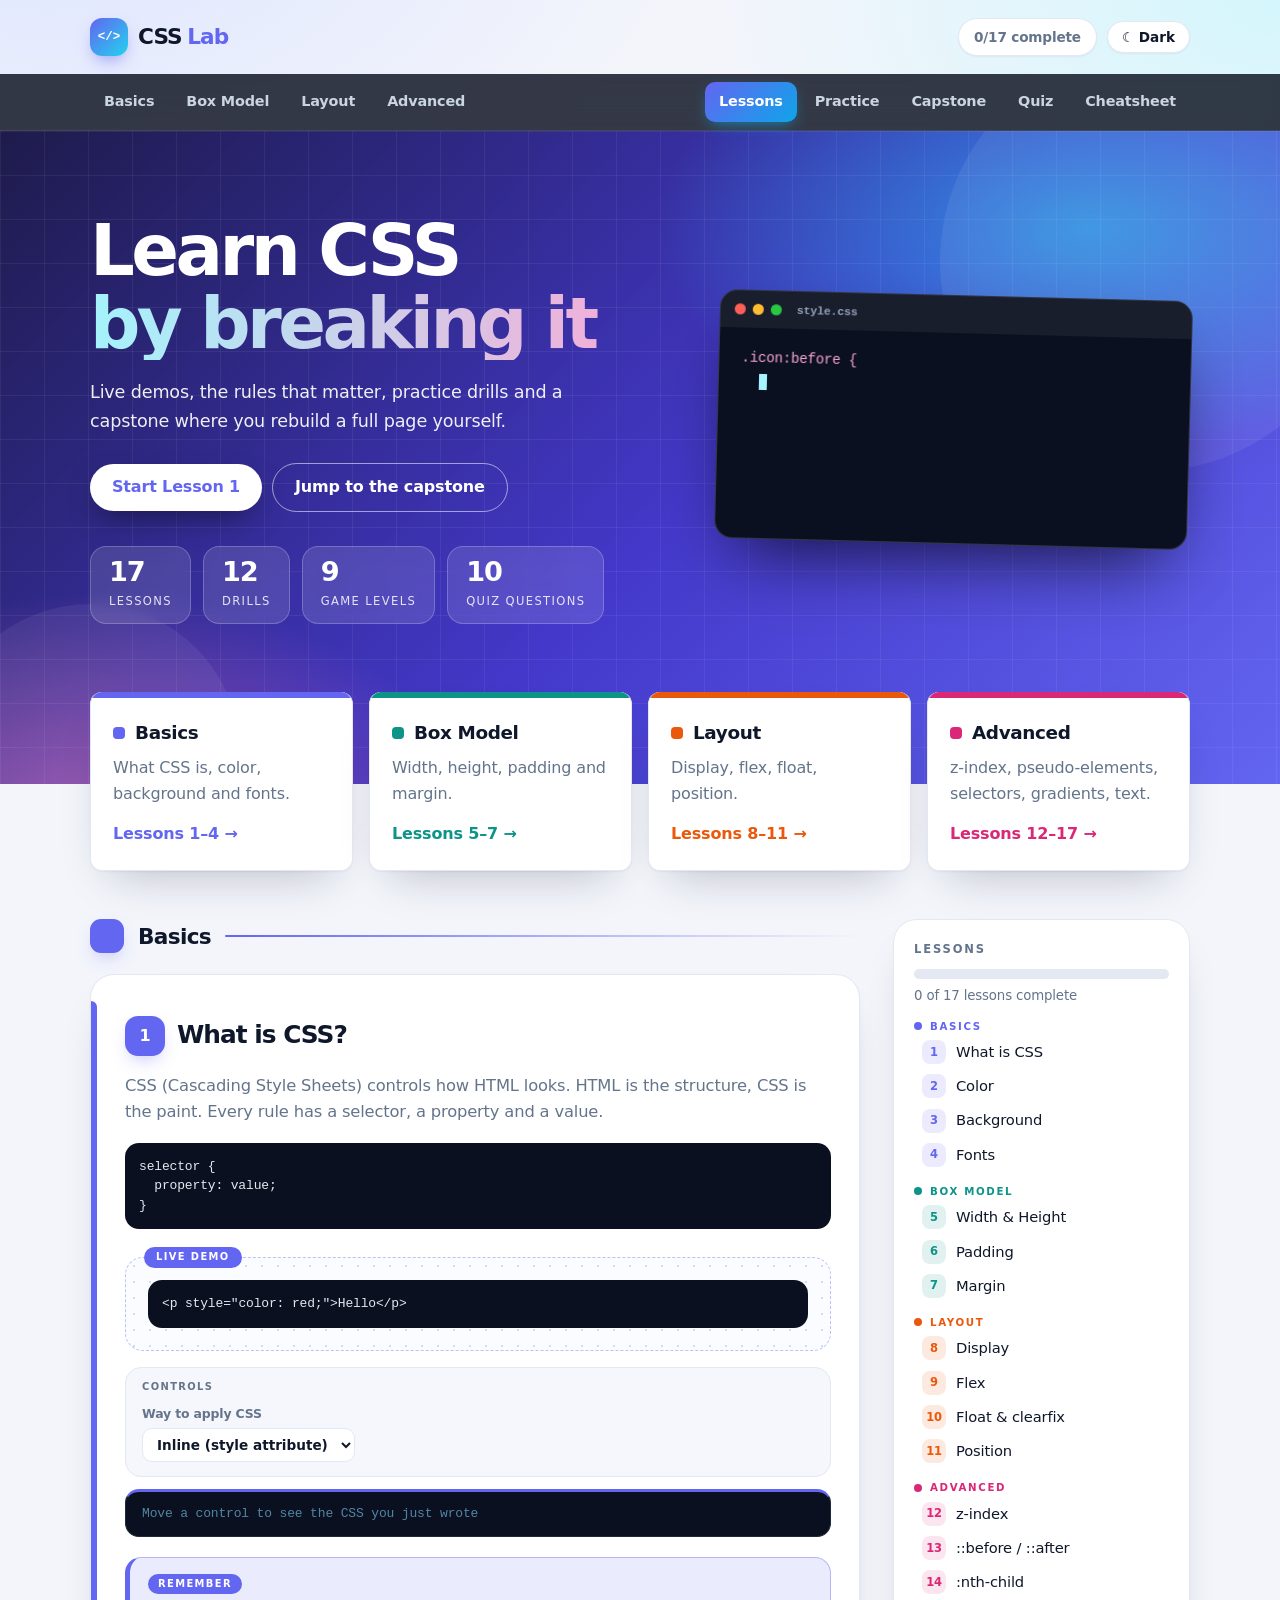
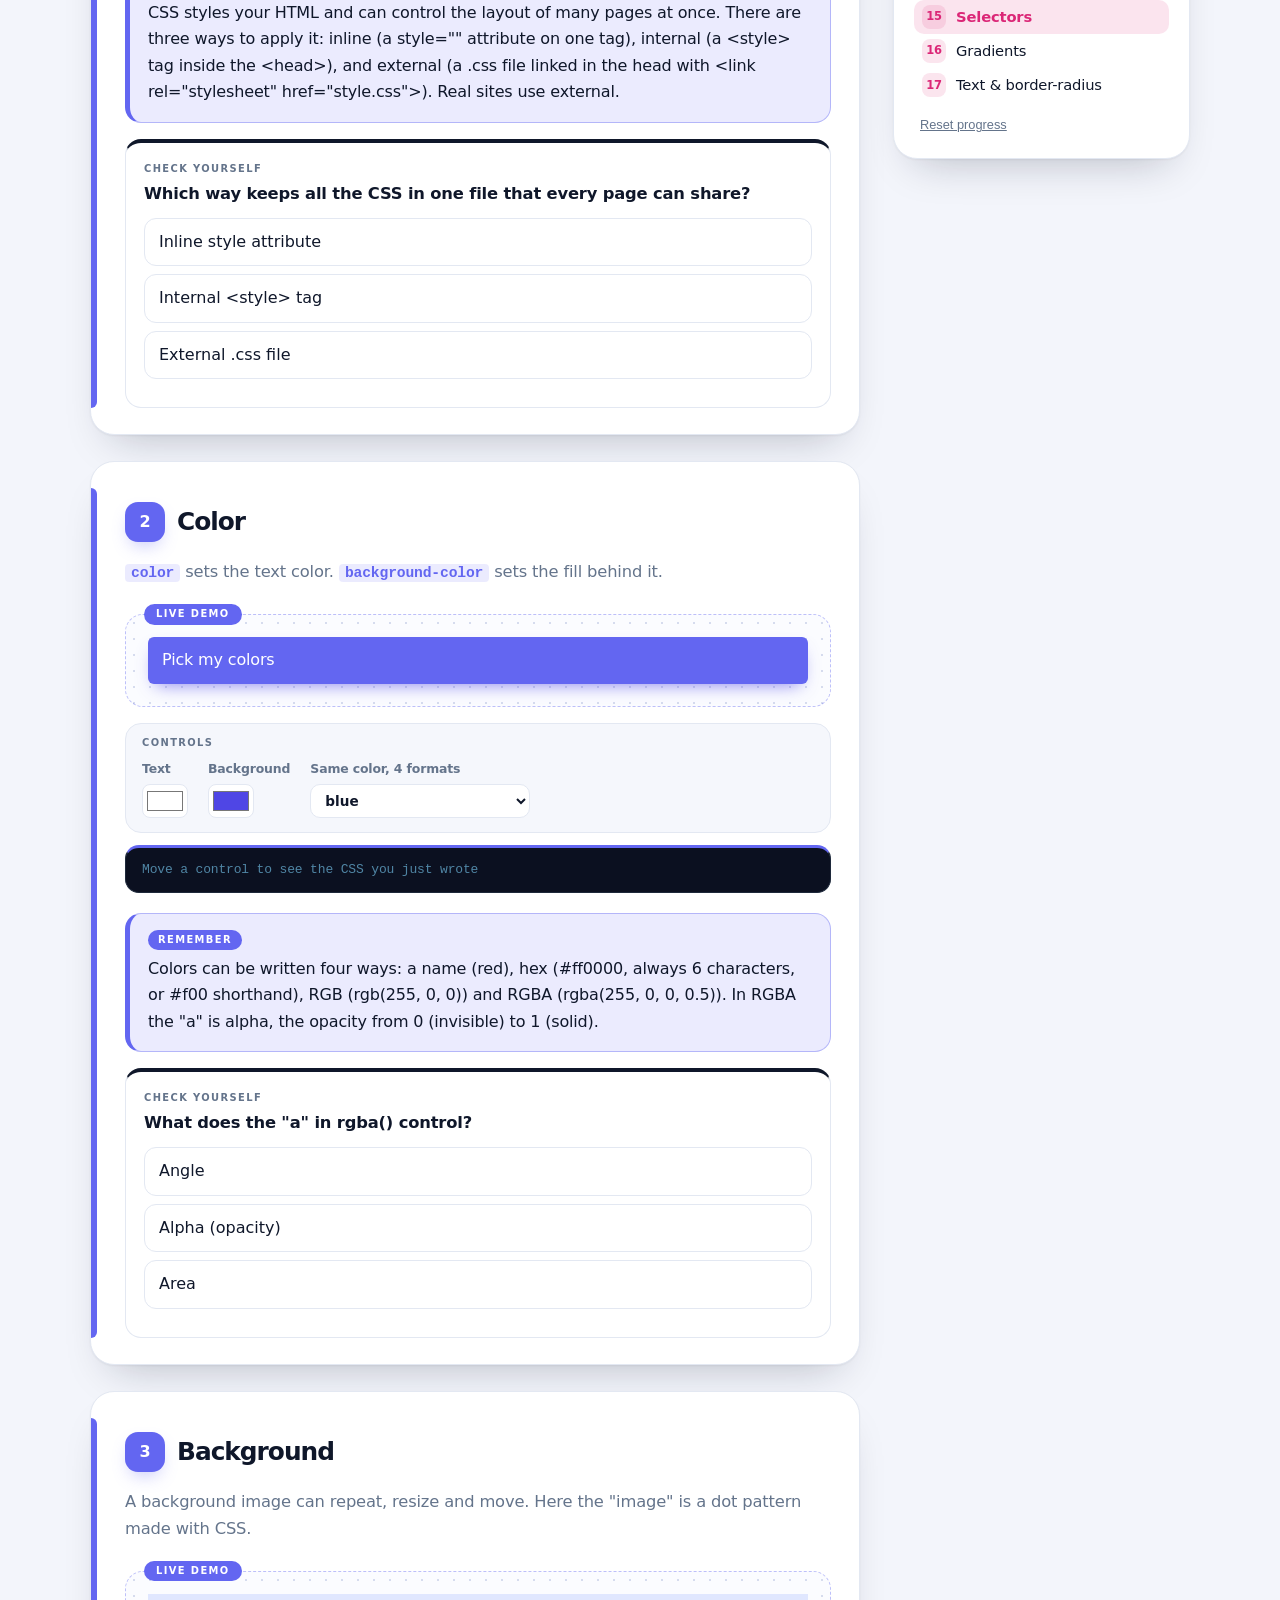
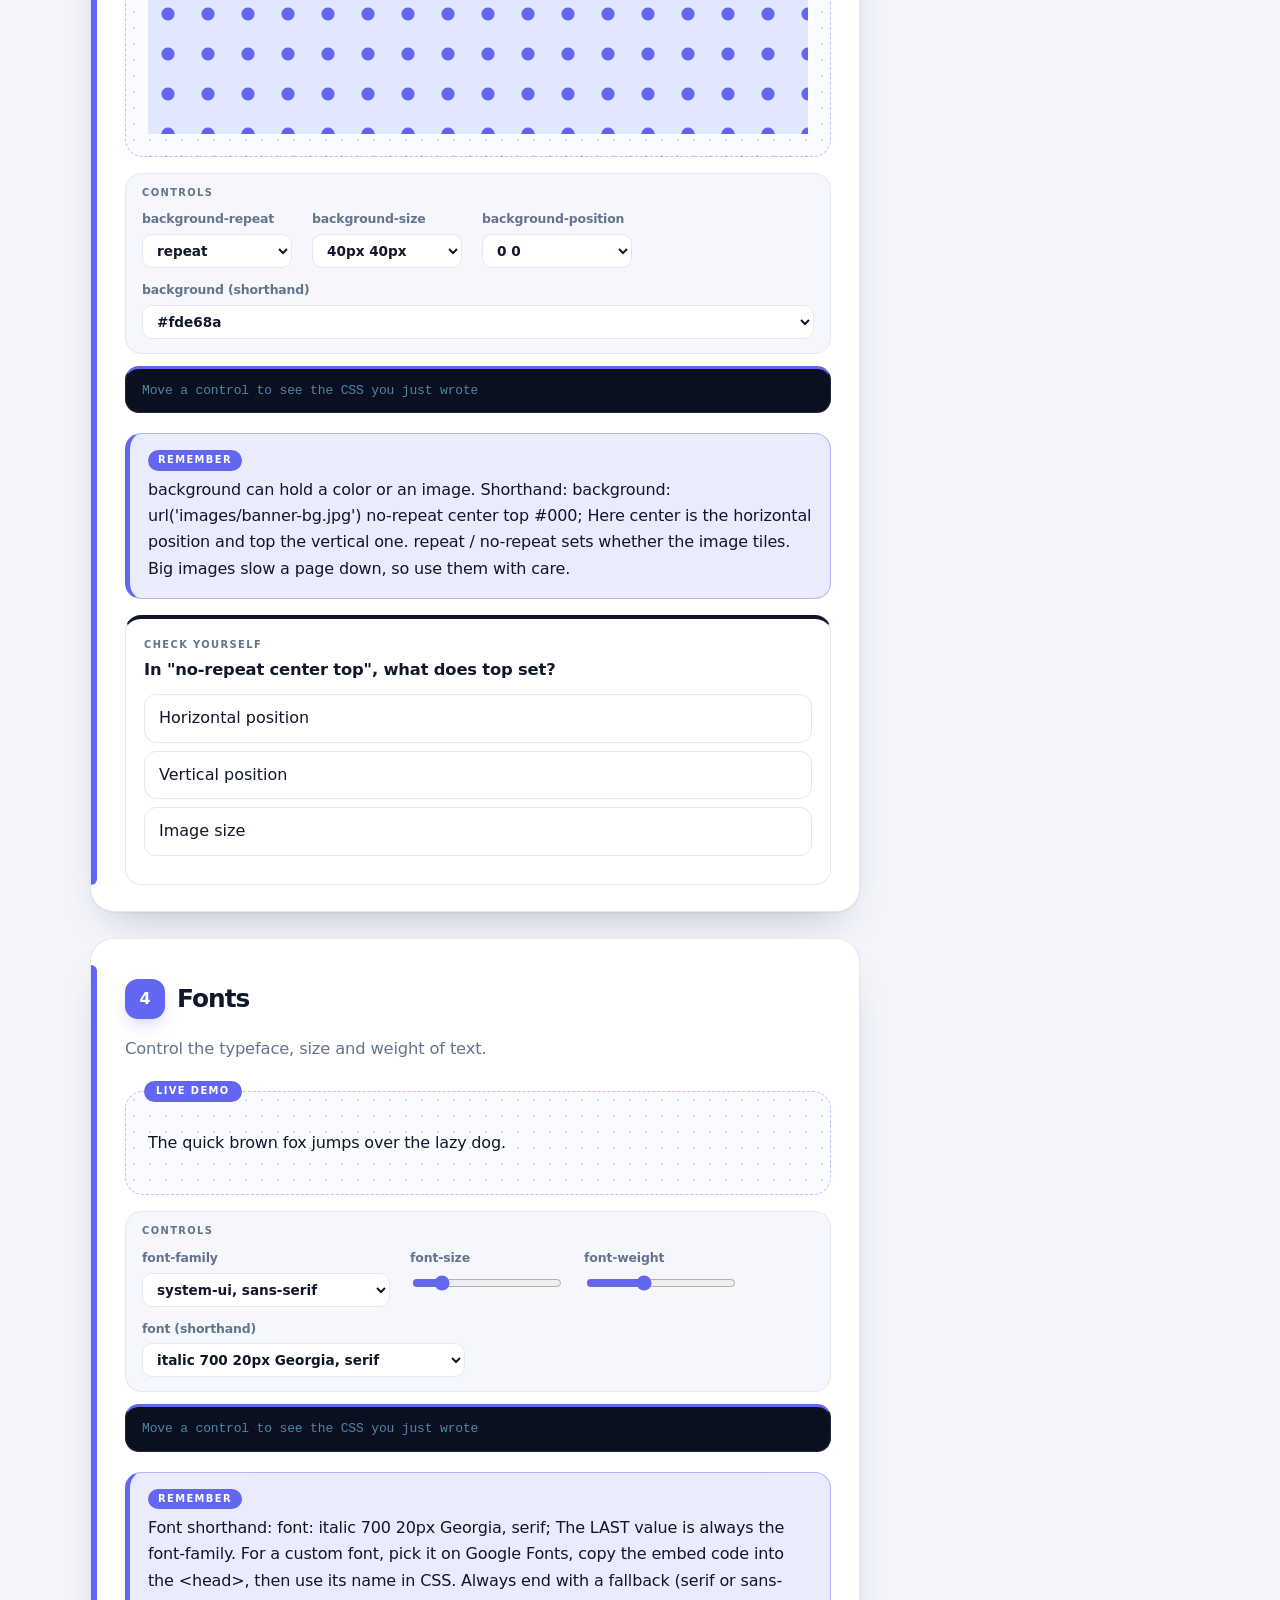
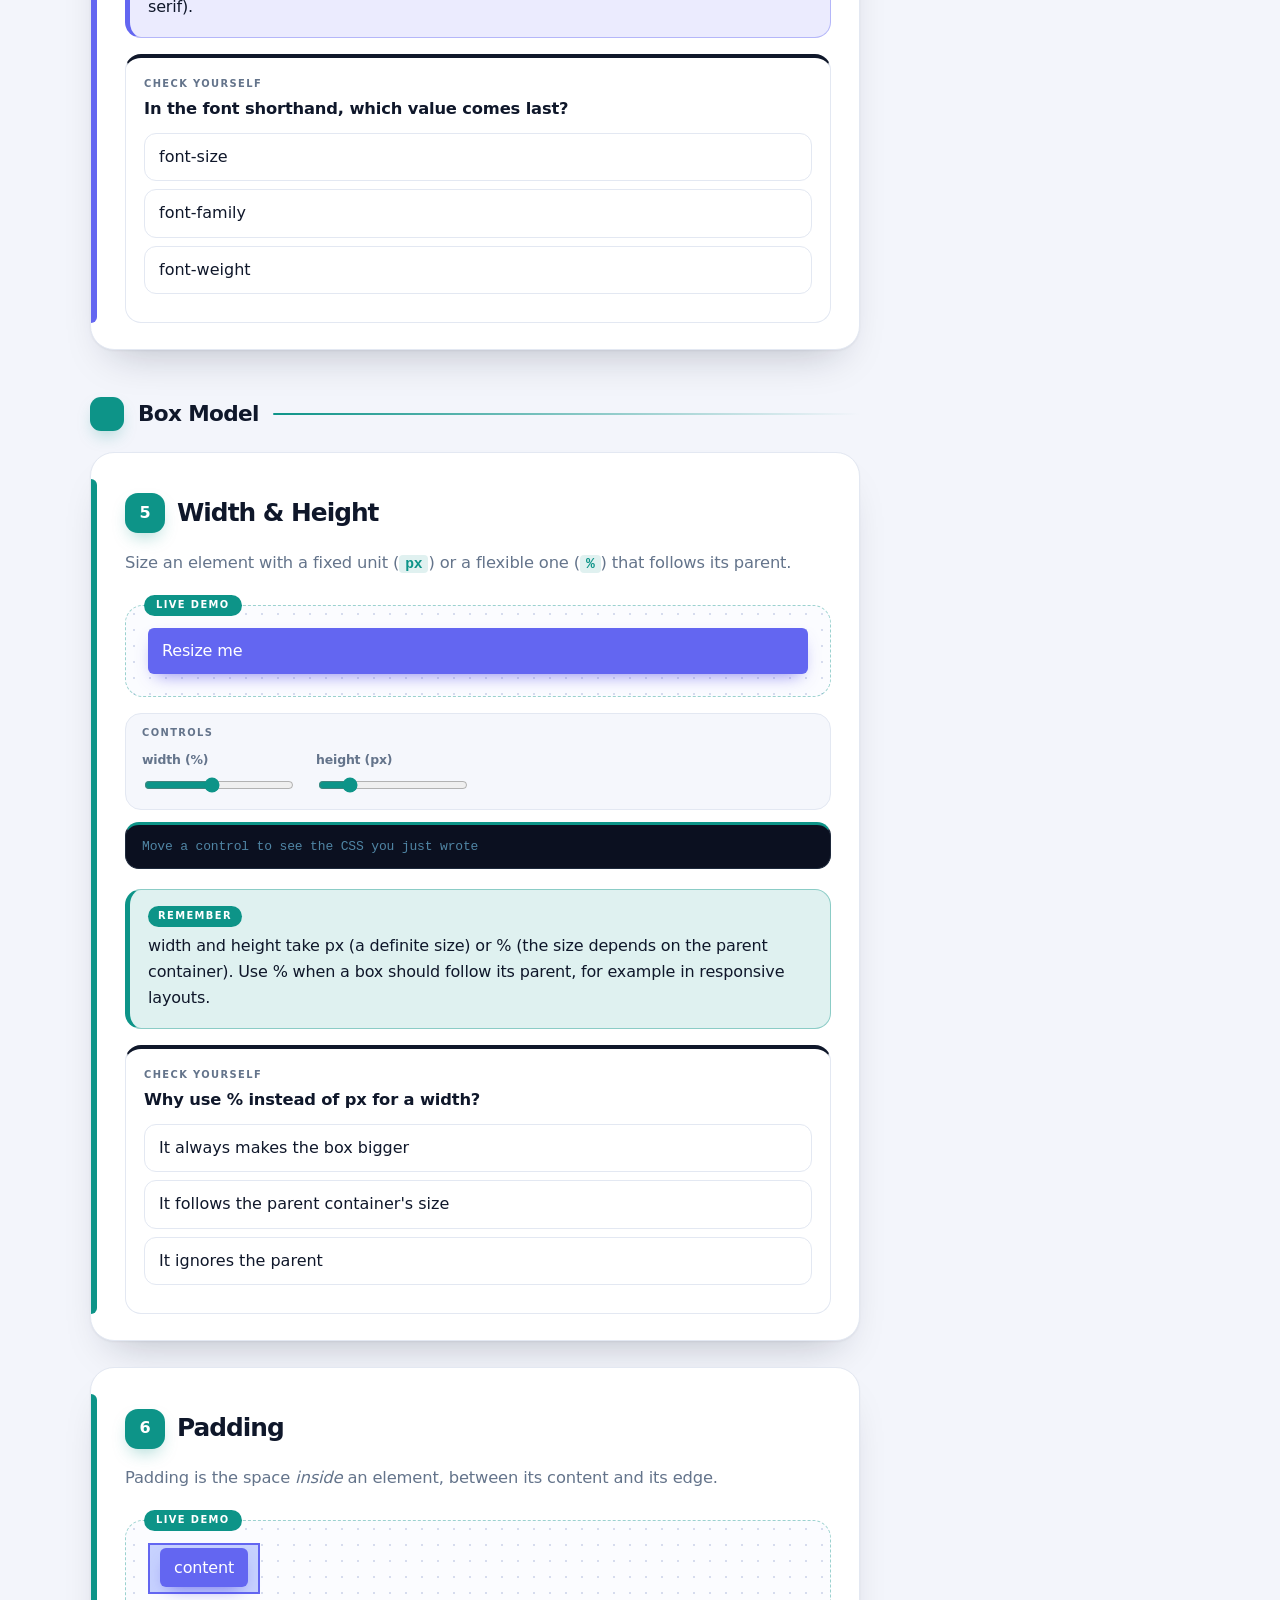
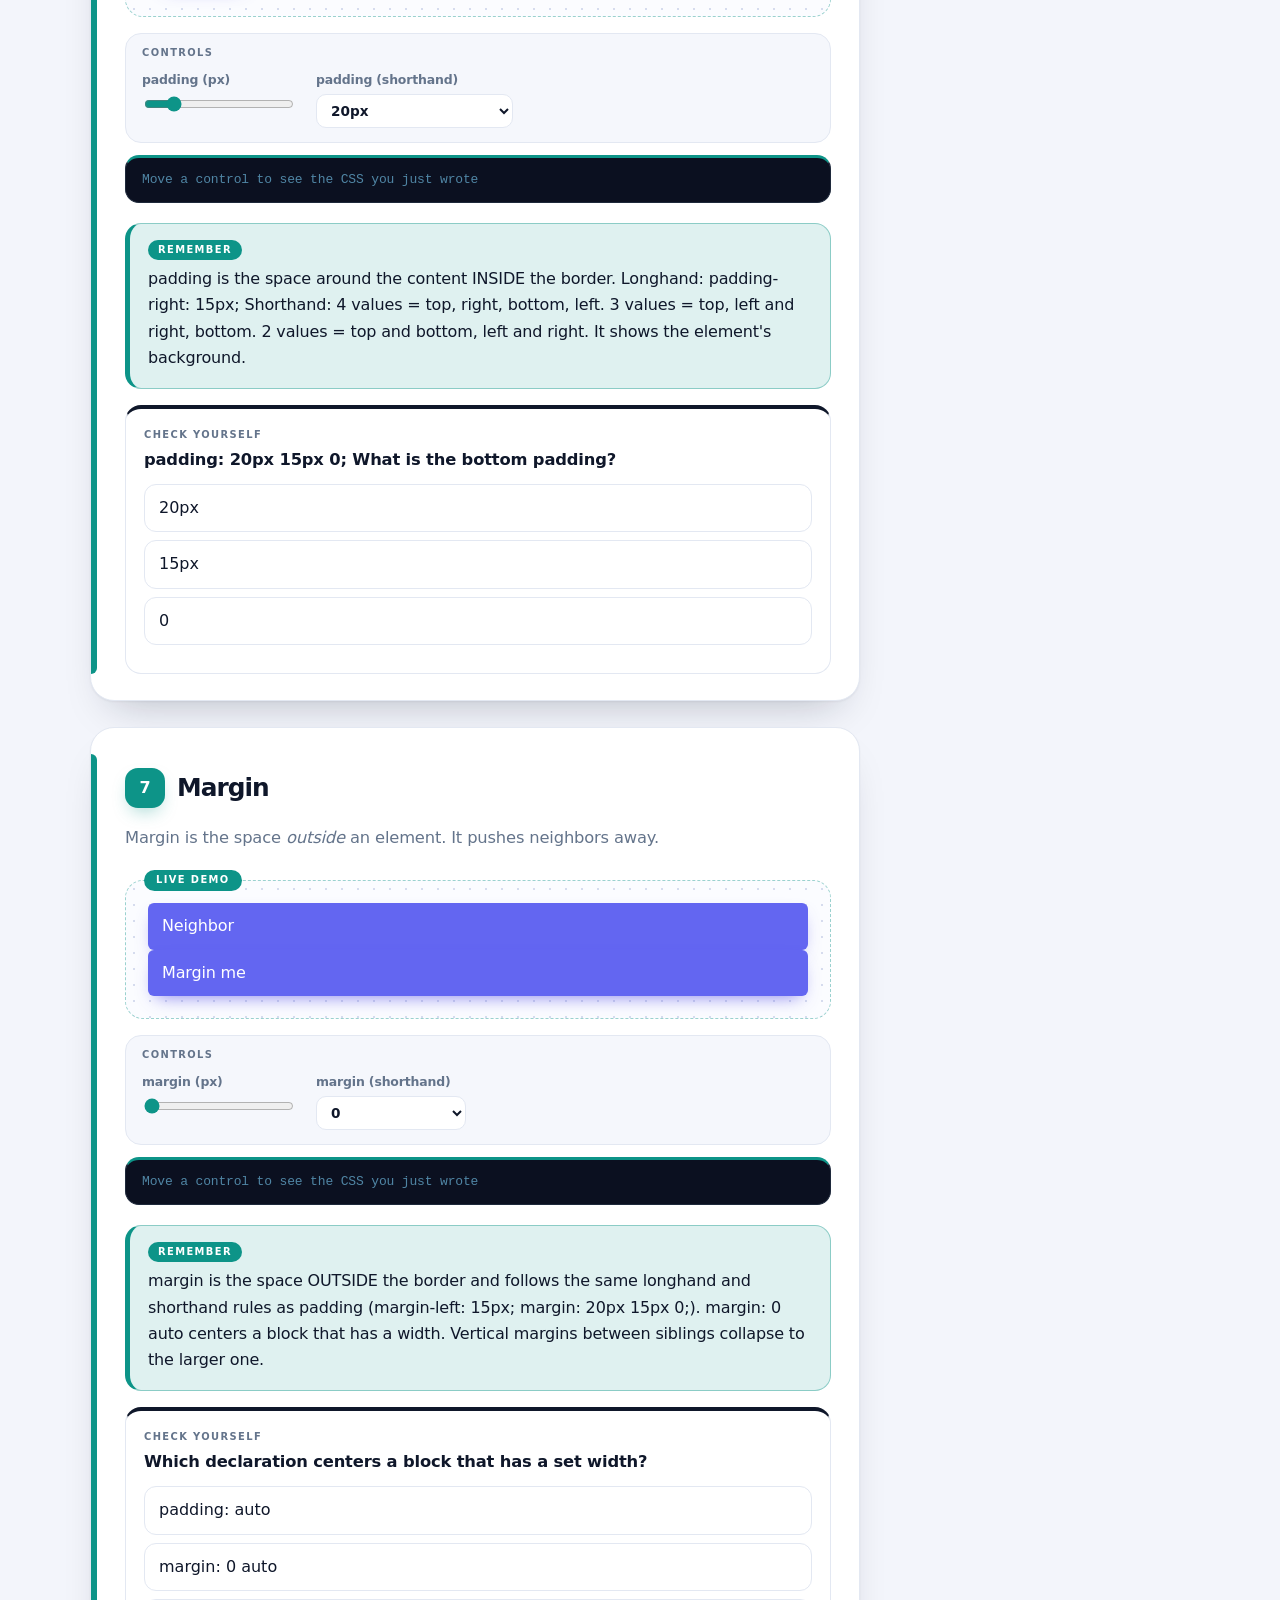
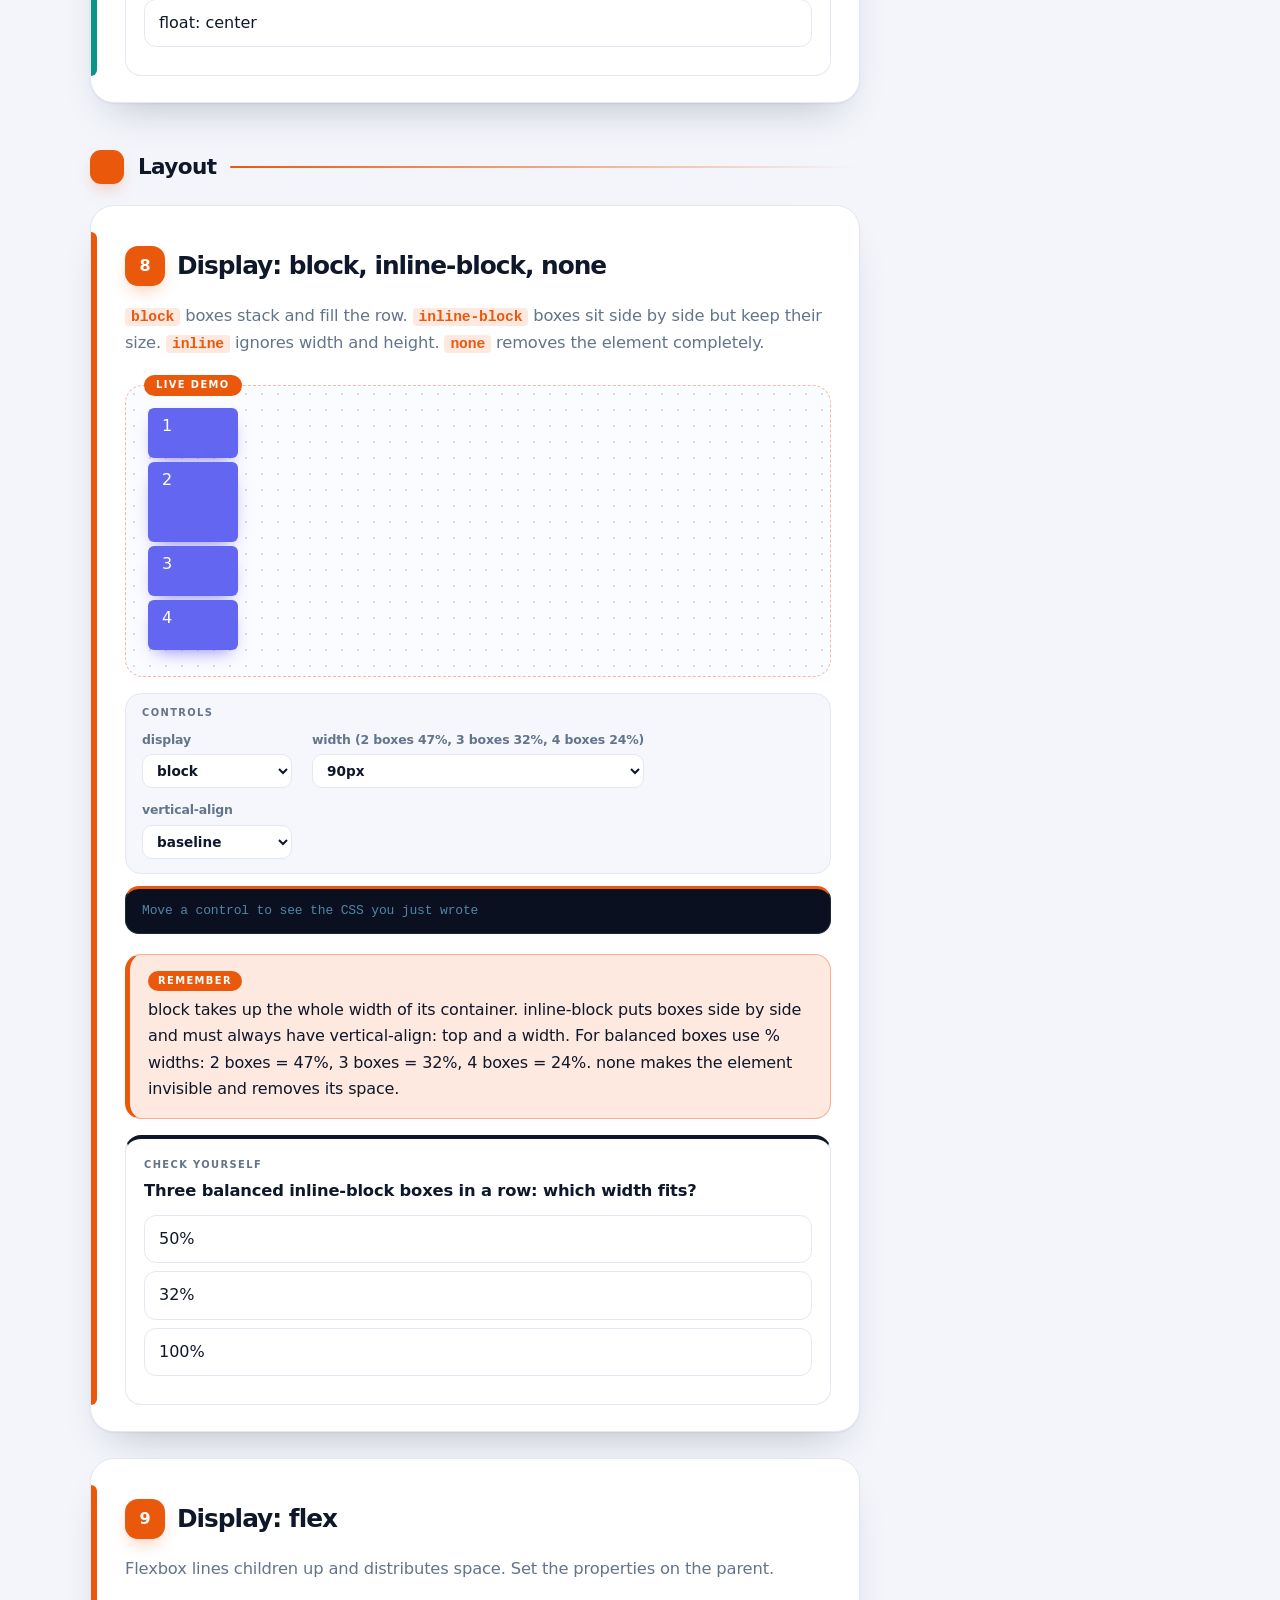
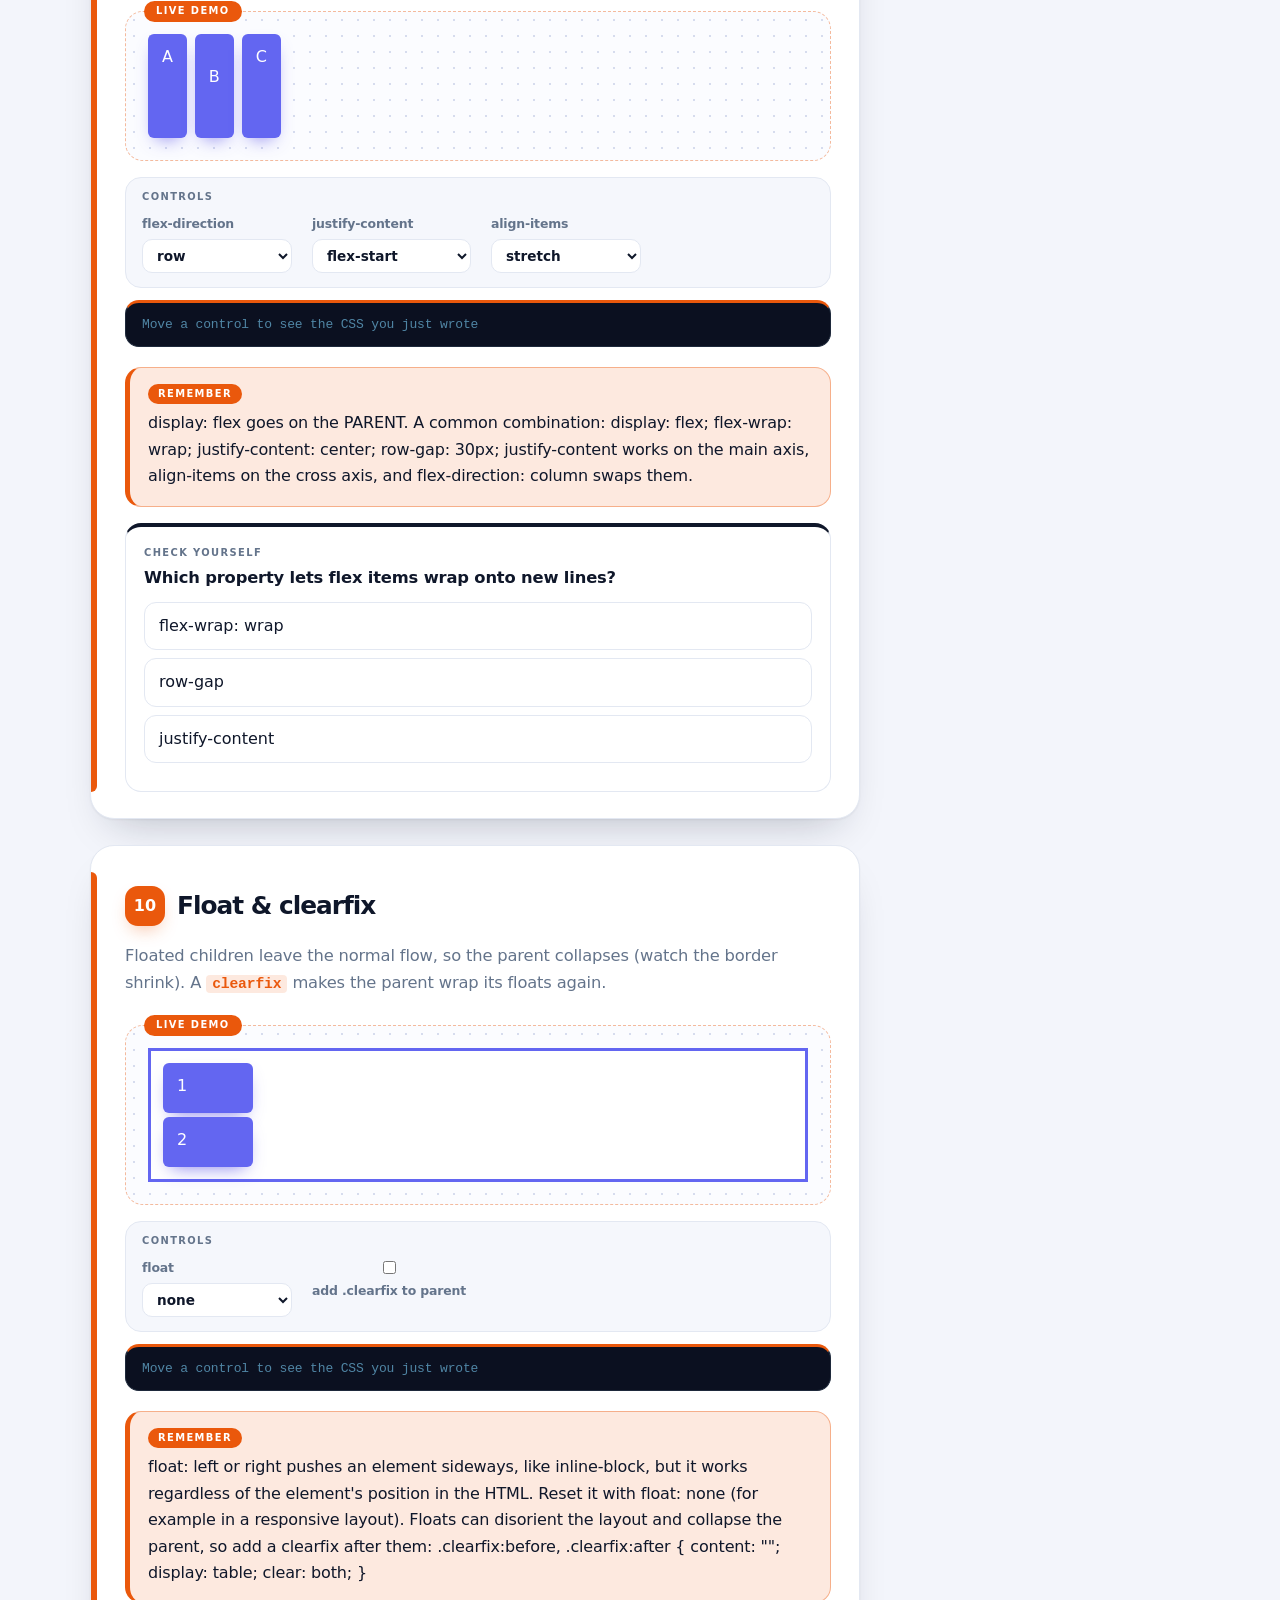
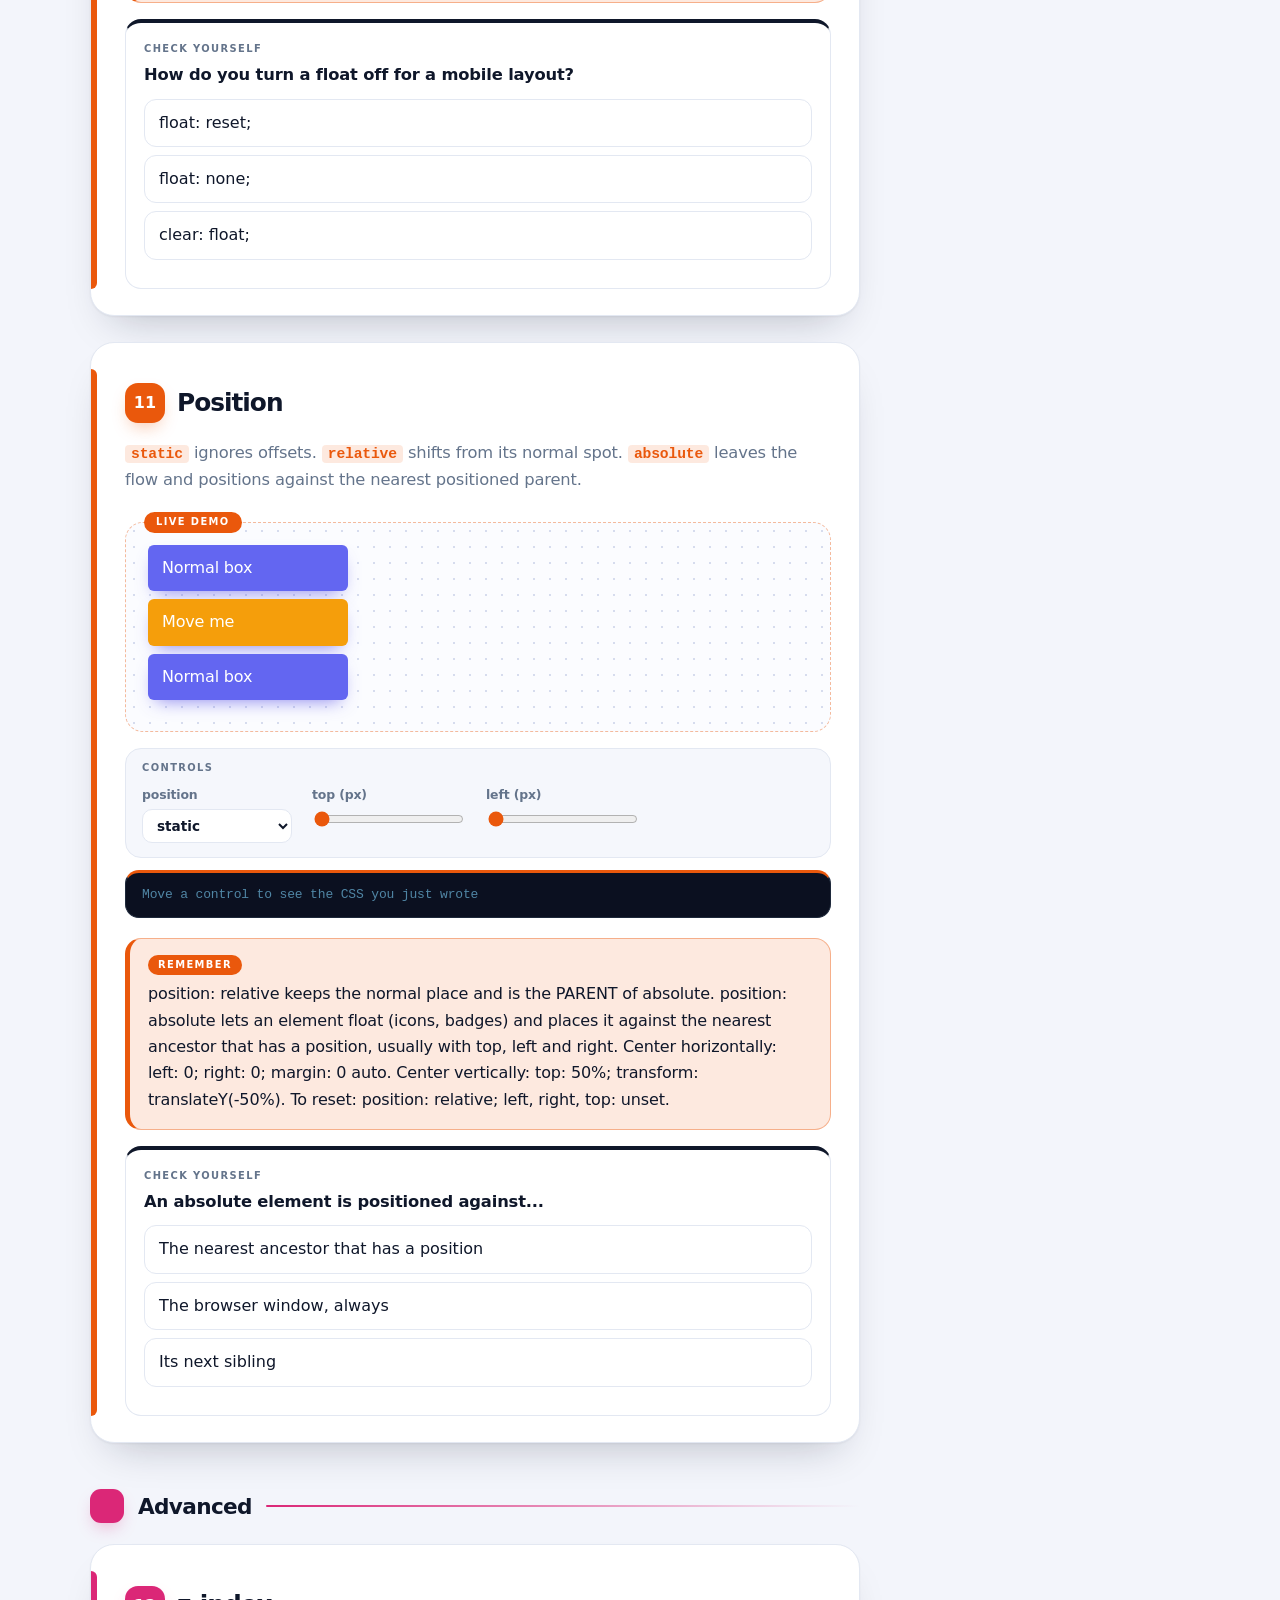
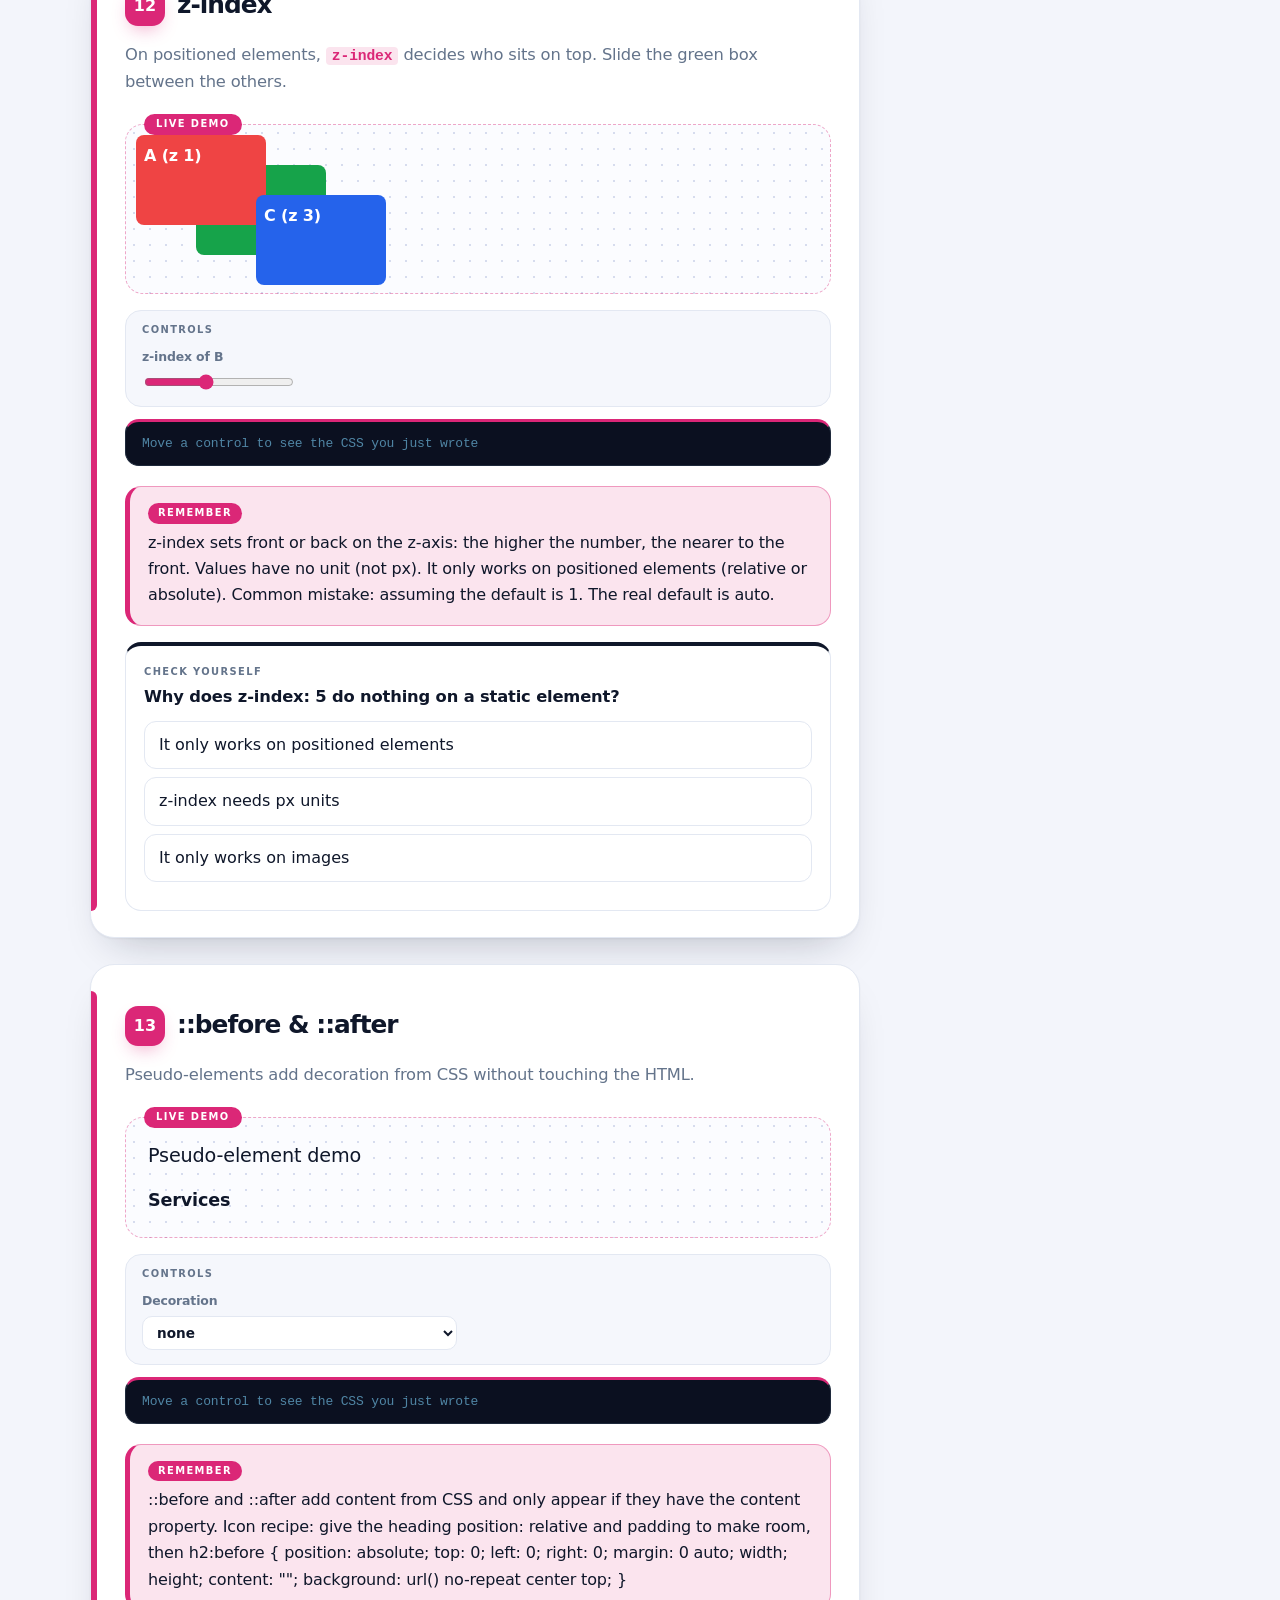
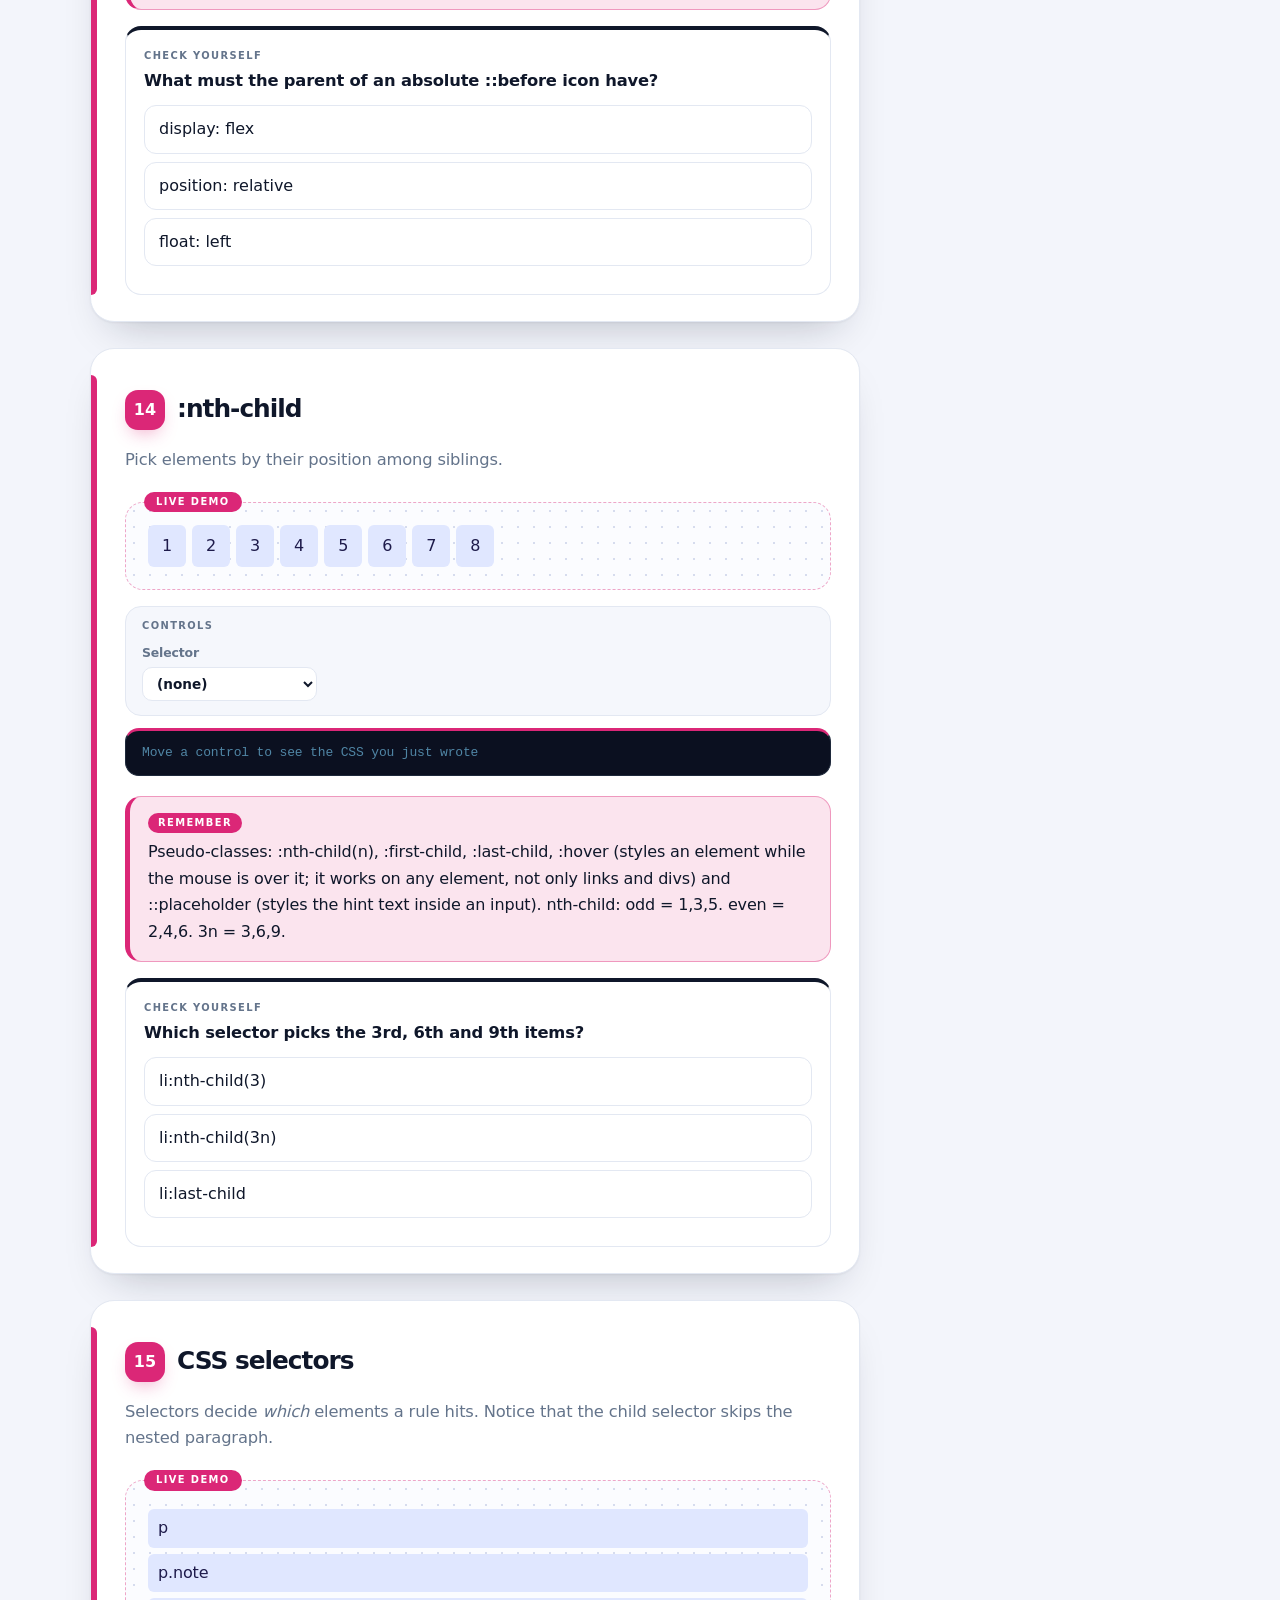
==== index.html @ b030dc86 "Initial commit" ====
<!DOCTYPE html>
<html lang="en">
<head>
  <meta charset="utf-8">
  <meta name="viewport" content="width=device-width, initial-scale=1">
  <title>CSS Lab – Learn CSS by Doing</title>
  <link rel="stylesheet" href="style.css">
</head>
<body>
<div class="protect-me">
<div class="clearfix">

<!-- Header -->
<header>
  <div class="wrapper">
    <div class="header_con">
      <div class="main_logo"><a href="#top">CSS <span>Lab</span></a></div>
      <div class="head_info">17 lessons · learn by doing</div>
    </div>
  </div>
</header>

<!-- Navigation -->
<div id="nav_area">
  <div class="wrapper">
    <button class="hamburger" type="button" aria-label="Toggle menu">&#9776; Menu</button>
    <ul>
      <li><a href="#basics">Basics</a></li>
      <li><a href="#boxmodel">Box Model</a></li>
      <li><a href="#layout">Layout</a></li>
      <li><a href="#advanced">Advanced</a></li>
    </ul>
  </div>
</div>

<!-- Banner -->
<div id="banner">
  <div class="wrapper">
    <div class="bnr_info">
      <h1>Learn CSS <span>by breaking it</span></h1>
      <p>Live demos, the rules that matter, practice drills and a capstone where you rebuild a full page yourself.</p>
      <a href="#l1">Start Lesson 1</a><a class="ghost" href="capstone.html">Jump to the capstone</a>
      <div class="stats"><div><b>17</b><span>Lessons</span></div><div><b>12</b><span>Drills</span></div><div><b>9</b><span>Game levels</span></div><div><b>10</b><span>Quiz questions</span></div></div>
    </div>
  </div>
</div>

<!-- Middle -->
<div id="middle">
  <div class="wrapper">
    <div class="middle_con">
      <section class="mid_box1"><h2>Basics</h2><p>What CSS is, color, background and fonts.</p><a href="#l1">Lessons 1–4</a></section>
      <section class="mid_box2"><h2>Box Model</h2><p>Width, height, padding and margin.</p><a href="#l4">Lessons 5–7</a></section>
      <section class="mid_box3"><h2>Layout</h2><p>Display, flex, float, position.</p><a href="#l8">Lessons 8–11</a></section>
      <section class="mid_box4"><h2>Advanced</h2><p>z-index, pseudo-elements, selectors, gradients, text.</p><a href="#l14">Lessons 12–17</a></section>
    </div>
  </div>
</div>

<!-- Main -->
<div id="main_area">
  <div class="wrapper">
    <div class="main_con clearfix">
      <main id="top">

        <h2 class="group" id="basics">Basics</h2>

        <section class="lesson" id="l1">
          <h3>1. What is CSS?</h3>
          <p>CSS (Cascading Style Sheets) controls how HTML looks. HTML is the structure, CSS is the paint. Every rule has a selector, a property and a value.</p>
          <pre class="code">selector {
  property: value;
}</pre>
          <div class="stage how" data-mode="inline">
            <pre class="code h-inline">&lt;p style="color: red;"&gt;Hello&lt;/p&gt;</pre>
            <pre class="code h-internal">&lt;head&gt;
  &lt;style&gt;
    p { color: red; }
  &lt;/style&gt;
&lt;/head&gt;</pre>
            <pre class="code h-external">&lt;head&gt;
  &lt;link rel="stylesheet" href="style.css"&gt;
&lt;/head&gt;

/* style.css */
p { color: red; }</pre>
          </div>
          <div class="controls">
            <label>Way to apply CSS
              <select data-attr="data-mode" data-target=".how" data-label="method"><option value="inline">Inline (style attribute)</option><option value="internal">Internal (&lt;style&gt; tag)</option><option value="external">External (.css file)</option></select></label>
          </div>
          <pre class="readout"></pre>
        </section>

        <section class="lesson" id="l2">
          <h3>2. Color</h3>
          <p><code>color</code> sets the text color. <code>background-color</code> sets the fill behind it.</p>
          <div class="stage"><div class="box target">Pick my colors</div></div>
          <div class="controls">
            <label>Text <input type="color" value="#ffffff" data-prop="color"></label>
            <label>Background <input type="color" value="#4f46e5" data-prop="background-color"></label>
            <label>Same color, 4 formats
              <select data-prop="background-color"><option>blue</option><option>#3b82f6</option><option>rgb(59, 130, 246)</option><option>rgba(59, 130, 246, 0.4)</option></select></label>
          </div>
          <pre class="readout"></pre>
        </section>

        <section class="lesson" id="l3">
          <h3>3. Background</h3>
          <p>A background image can repeat, resize and move. Here the "image" is a dot pattern made with CSS.</p>
          <div class="stage"><div class="bgdemo target"></div></div>
          <div class="controls">
            <label>background-repeat
              <select data-prop="background-repeat"><option>repeat</option><option>no-repeat</option><option>repeat-x</option><option>repeat-y</option></select></label>
            <label>background-size
              <select data-prop="background-size"><option>40px 40px</option><option>20px 20px</option><option>80px 80px</option></select></label>
            <label>background-position
              <select data-prop="background-position"><option>0 0</option><option>center</option><option>right bottom</option></select></label>
            <label>background (shorthand)
              <select data-prop="background"><option>#fde68a</option><option>radial-gradient(#4f46e5 10px, transparent 11px) no-repeat center top / 60px 60px #e0e7ff</option><option>radial-gradient(#4f46e5 10px, transparent 11px) repeat-x left bottom / 60px 60px #e0e7ff</option></select></label>
          </div>
          <pre class="readout"></pre>
        </section>

        <section class="lesson" id="l7">
          <h3>4. Fonts</h3>
          <p>Control the typeface, size and weight of text.</p>
          <div class="stage"><p class="target">The quick brown fox jumps over the lazy dog.</p></div>
          <div class="controls">
            <label>font-family
              <select data-prop="font-family"><option>system-ui, sans-serif</option><option>Georgia, serif</option><option>"Courier New", monospace</option></select></label>
            <label>font-size <input type="range" min="12" max="48" value="18" data-prop="font-size" data-unit="px"></label>
            <label>font-weight <input type="range" min="100" max="900" step="100" value="400" data-prop="font-weight"></label>
            <label>font (shorthand)
              <select data-prop="font"><option>italic 700 20px Georgia, serif</option><option>400 16px Arial, sans-serif</option><option>700 28px "Courier New", monospace</option></select></label>
          </div>
          <pre class="readout"></pre>
        </section>

        <h2 class="group" id="boxmodel">Box Model</h2>

        <section class="lesson" id="l4">
          <h3>5. Width &amp; Height</h3>
          <p>Size an element with a fixed unit (<code>px</code>) or a flexible one (<code>%</code>) that follows its parent.</p>
          <div class="stage"><div class="box target">Resize me</div></div>
          <div class="controls">
            <label>width (%) <input type="range" min="10" max="100" value="50" data-prop="width" data-unit="%"></label>
            <label>height (px) <input type="range" min="30" max="200" value="60" data-prop="height" data-unit="px"></label>
          </div>
          <pre class="readout"></pre>
        </section>

        <section class="lesson" id="l5">
          <h3>6. Padding</h3>
          <p>Padding is the space <em>inside</em> an element, between its content and its edge.</p>
          <div class="stage"><div class="paddemo target"><span class="box">content</span></div></div>
          <div class="controls">
            <label>padding (px) <input type="range" min="0" max="60" value="10" data-prop="padding" data-unit="px"></label>
            <label>padding (shorthand)
              <select data-prop="padding"><option>20px</option><option>20px 15px</option><option>20px 15px 0</option><option>5px 10px 15px 20px</option></select></label>
          </div>
          <pre class="readout"></pre>
        </section>

        <section class="lesson" id="l6">
          <h3>7. Margin</h3>
          <p>Margin is the space <em>outside</em> an element. It pushes neighbors away.</p>
          <div class="stage margdemo"><div class="box">Neighbor</div><div class="box target">Margin me</div></div>
          <div class="controls">
            <label>margin (px) <input type="range" min="0" max="50" value="0" data-prop="margin" data-unit="px"></label>
            <label>margin (shorthand)
              <select data-prop="margin"><option>0</option><option>20px 15px</option><option>20px 15px 0</option><option>0 auto</option></select></label>
          </div>
          <pre class="readout"></pre>
        </section>

        <h2 class="group" id="layout">Layout</h2>

        <section class="lesson" id="l8">
          <h3>8. Display: block, inline-block, none</h3>
          <p><code>block</code> boxes stack and fill the row. <code>inline-block</code> boxes sit side by side but keep their size. <code>inline</code> ignores width and height. <code>none</code> removes the element completely.</p>
          <div class="stage items"><div class="box">1</div><div class="box">2</div><div class="box">3</div><div class="box">4</div></div>
          <div class="controls">
            <label>display
              <select data-prop="display" data-target=".items .box"><option>block</option><option>inline-block</option><option>inline</option><option>none</option></select></label>
            <label>width (2 boxes 47%, 3 boxes 32%, 4 boxes 24%)
              <select data-prop="width" data-target=".items .box"><option>90px</option><option>47%</option><option>32%</option><option>24%</option></select></label>
            <label>vertical-align
              <select data-prop="vertical-align" data-target=".items .box"><option>baseline</option><option>top</option></select></label>
          </div>
          <pre class="readout"></pre>
        </section>

        <section class="lesson" id="l9">
          <h3>9. Display: flex</h3>
          <p>Flexbox lines children up and distributes space. Set the properties on the parent.</p>
          <div class="stage flexdemo target"><div class="box">A</div><div class="box tall">B</div><div class="box">C</div></div>
          <div class="controls">
            <label>flex-direction
              <select data-prop="flex-direction"><option>row</option><option>column</option><option>row-reverse</option></select></label>
            <label>justify-content
              <select data-prop="justify-content"><option>flex-start</option><option>center</option><option>flex-end</option><option>space-between</option><option>space-around</option></select></label>
            <label>align-items
              <select data-prop="align-items"><option>stretch</option><option>flex-start</option><option>center</option><option>flex-end</option></select></label>
          </div>
          <pre class="readout"></pre>
        </section>

        <section class="lesson" id="l10">
          <h3>10. Float &amp; clearfix</h3>
          <p>Floated children leave the normal flow, so the parent collapses (watch the border shrink). A <code>clearfix</code> makes the parent wrap its floats again.</p>
          <div class="stage"><div class="floatdemo"><div class="box">1</div><div class="box">2</div></div></div>
          <div class="controls">
            <label>float
              <select data-prop="float" data-target=".floatdemo .box"><option>none</option><option>left</option><option>right</option></select></label>
            <label><input type="checkbox" data-class="clearfix" data-target=".floatdemo"> add .clearfix to parent</label>
          </div>
          <pre class="readout"></pre>
        </section>

        <section class="lesson" id="l13">
          <h3>11. Position</h3>
          <p><code>static</code> ignores offsets. <code>relative</code> shifts from its normal spot. <code>absolute</code> leaves the flow and positions against the nearest positioned parent.</p>
          <div class="stage posdemo"><div class="box">Normal box</div><div class="box alt target">Move me</div><div class="box">Normal box</div></div>
          <div class="controls">
            <label>position
              <select data-prop="position"><option>static</option><option>relative</option><option>absolute</option></select></label>
            <label>top (px) <input type="range" min="0" max="100" value="0" data-prop="top" data-unit="px"></label>
            <label>left (px) <input type="range" min="0" max="200" value="0" data-prop="left" data-unit="px"></label>
          </div>
          <pre class="readout"></pre>
        </section>

        <h2 class="group" id="advanced">Advanced</h2>

        <section class="lesson" id="l14">
          <h3>12. z-index</h3>
          <p>On positioned elements, <code>z-index</code> decides who sits on top. Slide the green box between the others.</p>
          <div class="stage zdemo">
            <div class="zbox za">A (z 1)</div>
            <div class="zbox zb target">B</div>
            <div class="zbox zc">C (z 3)</div>
          </div>
          <div class="controls">
            <label>z-index of B <input type="range" min="0" max="5" value="2" data-prop="z-index"></label>
          </div>
          <pre class="readout"></pre>
        </section>

        <section class="lesson" id="l11">
          <h3>13. ::before &amp; ::after</h3>
          <p>Pseudo-elements add decoration from CSS without touching the HTML.</p>
          <div class="stage pdemo target" data-mode="off"><span class="tagged">Pseudo-element demo</span><h4 class="icon_h">Services</h4></div>
          <div class="controls">
            <label>Decoration
              <select data-attr="data-mode" data-label="active"><option value="off">none</option><option value="on">.tagged::before + ::after</option><option value="icon">h4::before icon (position: absolute)</option></select></label>
          </div>
          <pre class="readout"></pre>
        </section>

        <section class="lesson" id="l12">
          <h3>14. :nth-child</h3>
          <p>Pick elements by their position among siblings.</p>
          <div class="stage"><ul class="nthdemo target"><li>1</li><li>2</li><li>3</li><li>4</li><li>5</li><li>6</li><li>7</li><li>8</li></ul></div>
          <div class="controls">
            <label>Selector
              <select data-attr="data-mode" data-label="selector"><option value="none">(none)</option><option value="odd">li:nth-child(odd)</option><option value="even">li:nth-child(even)</option><option value="3n">li:nth-child(3n)</option><option value="first">li:first-child</option><option value="last">li:last-child</option></select></label>
          </div>
          <pre class="readout"></pre>
        </section>

        <section class="lesson" id="l15">
          <h3>15. CSS selectors</h3>
          <p>Selectors decide <em>which</em> elements a rule hits. Notice that the child selector skips the nested paragraph.</p>
          <div class="stage selbox target" data-mode="none">
            <p>p</p><p class="note">p.note</p><p id="special">p#special</p><p class="mid_box1">p.mid_box1</p><p class="mid_box2">p.mid_box2</p>
            <div><p>nested p inside a div</p></div>
          </div>
          <div class="controls">
            <label>Selector
              <select data-attr="data-mode" data-label="selector"><option value="none">(none)</option><option value="p">.selbox p</option><option value="class">.note</option><option value="id">#special</option><option value="child">.selbox &gt; p</option><option value="adj">.note + p</option><option value="attr">[id]</option><option value="contains">[class*="mid_box"]</option></select></label>
          </div>
          <pre class="readout"></pre>
        </section>

        <section class="lesson" id="l16">
          <h3>16. Gradients</h3>
          <p>Gradients are generated images, so they go in <code>background-image</code>.</p>
          <div class="stage"><div class="graddemo target"></div></div>
          <div class="controls">
            <label>background-image
              <select data-prop="background-image">
                <option>linear-gradient(90deg, #f6d365, #fda085)</option>
                <option>linear-gradient(135deg, #4f46e5, #06b6d4)</option>
                <option>radial-gradient(circle, #fff, #4f46e5)</option>
                <option>conic-gradient(#4f46e5, #06b6d4, #f6d365, #4f46e5)</option>
                <option>repeating-linear-gradient(45deg, #4f46e5 0 10px, #fff 10px 20px)</option>
              </select></label>
          </div>
          <pre class="readout"></pre>
        </section>

        <section class="lesson" id="l17">
          <h3>17. Text styling &amp; border-radius</h3>
          <p><code>text-transform</code> changes capitalization, <code>word-wrap: break-word</code> stops long words from overflowing, and <code>border-radius</code> rounds corners.</p>
          <div class="stage"><div class="txtdemo target">Supercalifragilisticexpialidocious_Wordthatistoolongforthisbox</div></div>
          <div class="controls">
            <label>text-transform
              <select data-prop="text-transform"><option>none</option><option>uppercase</option><option>lowercase</option><option>capitalize</option></select></label>
            <label>word-wrap
              <select data-prop="word-wrap"><option>normal</option><option>break-word</option></select></label>
            <label>border-radius (px) <input type="range" min="0" max="60" value="0" data-prop="border-radius" data-unit="px"></label>
            <label>border-radius (shape)
              <select data-prop="border-radius"><option>0</option><option>50%</option></select></label>
          </div>
          <pre class="readout"></pre>
        </section>

      </main>

      <aside class="sidebar">
        <h3>Lessons</h3>
        <ol>
          <li><a href="#l1">What is CSS</a></li>
          <li><a href="#l2">Color</a></li>
          <li><a href="#l3">Background</a></li>
          <li><a href="#l7">Fonts</a></li>
          <li><a href="#l4">Width &amp; Height</a></li>
          <li><a href="#l5">Padding</a></li>
          <li><a href="#l6">Margin</a></li>
          <li><a href="#l8">Display</a></li>
          <li><a href="#l9">Flex</a></li>
          <li><a href="#l10">Float &amp; clearfix</a></li>
          <li><a href="#l13">Position</a></li>
          <li><a href="#l14">z-index</a></li>
          <li><a href="#l11">::before / ::after</a></li>
          <li><a href="#l12">:nth-child</a></li>
          <li><a href="#l15">Selectors</a></li>
          <li><a href="#l16">Gradients</a></li>
          <li><a href="#l17">Text &amp; border-radius</a></li>
        </ol>
      </aside>
    </div>
  </div>
</div>

<!-- Footer -->
<footer>
  <div class="footer_top">
    <div class="wrapper">
      <h2>Keep practicing</h2>
      <p>Open DevTools (F12) on any demo and edit the same properties by hand.</p>
    </div>
  </div>
  <div class="footer_btm">
    <div class="wrapper footer_btm_con">
      <div class="footer_nav">
        <ul>
          <li><a href="#basics">Basics</a></li>
          <li><a href="#boxmodel">Box Model</a></li>
          <li><a href="#layout">Layout</a></li>
          <li><a href="#advanced">Advanced</a></li>
        </ul>
      </div>
      <div class="copyright">&copy; CSS Lab</div>
    </div>
  </div>
</footer>

<span class="back_top" title="Back to top"></span>

</div><!-- End Clearfix -->
</div><!-- End Protect Me -->
<script src="script.js"></script>
<script src="project.js"></script>
</body>
</html>
---- style.css ----
*,*::before,*::after{box-sizing:border-box}
:root{--ink:#1d2433;--muted:#5b6578;--brand:#4f46e5;--brand2:#06b6d4;--bg:#f5f7fb;--line:#e2e6ef}
html{scroll-behavior:smooth}
body{margin:0;font:16px/1.65 system-ui,-apple-system,"Segoe UI",Roboto,sans-serif;color:var(--ink);background:var(--bg)}
img{max-width:100%}
a{color:var(--brand)}
code{background:#eef0ff;padding:1px 6px;border-radius:4px;font-size:.9em}
.wrapper{width:min(1100px,92%);margin:0 auto}
.clearfix::after{content:"";display:table;clear:both}

/* Header */
header{background:#fff;border-bottom:1px solid var(--line)}
.header_con{display:flex;justify-content:space-between;align-items:center;padding:14px 0}
.main_logo a{font-weight:800;font-size:1.5rem;text-decoration:none;color:var(--ink)}
.main_logo span{color:var(--brand)}
.head_info{color:var(--muted);font-size:.9rem}

/* Navigation (sticky) */
#nav_area{position:sticky;top:0;z-index:50;background:var(--ink)}
#nav_area ul{list-style:none;margin:0;padding:0;display:flex;flex-wrap:wrap}
#nav_area a{display:block;padding:12px 16px;color:#fff;text-decoration:none;font-size:.9rem}
#nav_area a:hover{background:var(--brand)}
.hamburger{display:none;width:100%;padding:12px 0;background:none;border:0;color:#fff;font-size:1rem;text-align:left;cursor:pointer}

/* Banner (gradient + absolute pseudo-element) */
#banner{position:relative;overflow:hidden;color:#fff;padding:80px 0 110px;background:linear-gradient(135deg,var(--brand),var(--brand2))}
#banner::before{content:"";position:absolute;right:-80px;top:-80px;width:320px;height:320px;border-radius:50%;background:rgba(255,255,255,.15)}
.bnr_info{position:relative;z-index:1;max-width:560px}
.bnr_info h1{margin:0 0 10px;font-size:2.6rem;line-height:1.15}
.bnr_info h1 span{display:block;opacity:.85}
.bnr_info a{display:inline-block;margin-top:10px;padding:10px 22px;background:#fff;color:var(--brand);border-radius:30px;font-weight:700;text-decoration:none}

/* Middle (flex) */
#middle{position:relative;z-index:2}
.middle_con{display:flex;gap:20px;margin-top:-60px}
.middle_con section{flex:1;background:#fff;padding:22px;border-radius:12px;box-shadow:0 8px 24px rgba(30,40,80,.1)}
.middle_con h2{margin:0 0 6px;font-size:1.2rem}
.middle_con p{margin:0 0 10px;color:var(--muted)}
.mid_box1{border-top:4px solid var(--brand)}
.mid_box2{border-top:4px solid var(--brand2)}
.mid_box3{border-top:4px solid #f59e0b}

/* Main (float + clearfix) */
#main_area{padding:40px 0}
main{float:left;width:70%}
.sidebar{float:right;width:27%;position:sticky;top:64px;background:#fff;border:1px solid var(--line);border-radius:12px;padding:18px}
.sidebar h3{margin:0 0 8px}
.sidebar ol{margin:0;padding-left:20px}
.group{margin:30px 0 14px;font-size:1.5rem;color:var(--brand)}
.group:first-child{margin-top:0}

/* Lessons */
.lesson{background:#fff;border:1px solid var(--line);border-radius:12px;padding:24px;margin-bottom:22px;scroll-margin-top:60px}
.lesson h3{margin:6px 0 8px}
.tag{display:inline-block;background:#eef0ff;color:var(--brand);font-size:.75rem;font-weight:700;padding:2px 10px;border-radius:20px}
.stage{border:2px dashed var(--line);border-radius:8px;padding:16px;margin:14px 0;background:#fafbff}
.controls{display:flex;flex-wrap:wrap;gap:14px;margin:10px 0}
.controls label{display:flex;flex-direction:column;gap:4px;font-size:.85rem;color:var(--muted)}
.controls select,.controls input[type=range]{min-width:150px}
pre{margin:0;border-radius:8px;font:13px/1.5 ui-monospace,Consolas,monospace;white-space:pre-wrap}
.code{background:#0f172a;color:#e2e8f0;padding:14px}
.readout{background:#0f172a;color:#a5f3fc;padding:10px 14px;min-height:2.8em}
.readout:empty::before{content:"Move a control to see the CSS you just wrote";opacity:.6}
.box{background:var(--brand);color:#fff;padding:10px 14px;border-radius:6px}

/* Lesson demos */
.bgdemo{height:140px;background-color:#e0e7ff;background-image:radial-gradient(var(--brand) 6px,transparent 7px);background-size:40px 40px}
.paddemo{background:#c7d2fe;border:2px solid var(--brand);display:inline-block}
.margdemo{border:2px solid var(--brand2)}
.items{line-height:1}
.items .box{width:90px;height:50px;margin:0 0 4px}
.flexdemo{display:flex;gap:8px;height:150px}
.flexdemo .tall{padding:30px 14px}
.floatdemo{border:3px solid var(--brand);padding:8px;background:#fff}
.floatdemo .box{width:90px;height:50px;margin:4px}
.posdemo{position:relative;height:210px}
.posdemo .box{margin-bottom:8px;width:200px}
.posdemo .alt{background:#f59e0b}
.zdemo{position:relative;height:170px}
.zbox{position:absolute;width:130px;height:90px;padding:8px;color:#fff;border-radius:8px;font-weight:700}
.za{left:10px;top:10px;background:#ef4444;z-index:1}
.zb{left:70px;top:40px;background:#16a34a;position:absolute}
.zc{left:130px;top:70px;background:#2563eb;z-index:3}
.pdemo{font-size:1.2rem}
[data-mode="on"] .tagged::before{content:"★ ";color:#f59e0b}
[data-mode="on"] .tagged::after{content:" ✓";color:#16a34a;font-weight:700}
.nthdemo{display:flex;flex-wrap:wrap;gap:6px;list-style:none;margin:0;padding:0}
.nthdemo li{padding:8px 14px;background:#e0e7ff;border-radius:6px}
.nthdemo[data-mode="odd"] li:nth-child(odd),
.nthdemo[data-mode="even"] li:nth-child(even),
.nthdemo[data-mode="3n"] li:nth-child(3n),
.nthdemo[data-mode="first"] li:first-child,
.nthdemo[data-mode="last"] li:last-child{background:var(--brand);color:#fff}
.selbox p{margin:6px 0;padding:6px 10px;background:#e0e7ff;border-radius:6px}
.selbox[data-mode="p"] p,
.selbox[data-mode="class"] .note,
.selbox[data-mode="id"] #special,
.selbox[data-mode="child"] > p,
.selbox[data-mode="adj"] .note + p,
.selbox[data-mode="attr"] [id],
.selbox[data-mode="contains"] [class*="mid_box"]{background:var(--brand);color:#fff}
.graddemo{height:160px;border-radius:8px;background-image:linear-gradient(90deg,#f6d365,#fda085)}

/* Footer */
footer{background:var(--ink);color:#cbd5e1}
.footer_top{padding:36px 0;text-align:center}
.footer_top h2{margin:0 0 6px;color:#fff}
.footer_btm{border-top:1px solid #334155;padding:14px 0;font-size:.85rem}
.footer_btm_con{display:flex;justify-content:space-between;flex-wrap:wrap;gap:10px}
.footer_nav ul{list-style:none;margin:0;padding:0;display:flex;gap:16px}
.footer_nav a{color:#cbd5e1}

/* Back to top (fixed) */
.back_top{position:fixed;right:20px;bottom:20px;z-index:100;width:44px;height:44px;border-radius:50%;background:var(--brand);color:#fff;display:none;place-items:center;cursor:pointer}
.back_top.show{display:grid}
.back_top::before{content:"\2191";font-size:1.3rem}

/* Responsive */
@media (max-width:860px){
  main,.sidebar{float:none;width:100%}
  .sidebar{position:static;margin-top:24px}
  .middle_con{flex-direction:column;margin-top:-40px}
  .bnr_info h1{font-size:2rem}
  .hamburger{display:block}
  #nav_area ul{display:none;flex-direction:column}
  #nav_area.open ul{display:flex}
}

/* Course additions */
.how pre{display:none;margin:0}
.how[data-mode="inline"] .h-inline,.how[data-mode="internal"] .h-internal,.how[data-mode="external"] .h-external{display:block}
.items .box:nth-child(2){height:80px}
.icon_h{margin:14px 0 0;font-size:1.1rem}
[data-mode="icon"] .icon_h{position:relative;padding-top:64px;text-align:center}
[data-mode="icon"] .icon_h::before{content:"";position:absolute;top:0;left:0;right:0;margin:0 auto;width:48px;height:48px;border-radius:50%;background:linear-gradient(135deg,#6366f1,#22d3ee)}
.txtdemo{width:180px;height:180px;padding:14px;background:#c7d2fe;border:2px solid var(--brand);color:#1e1b4b;line-height:1.4}
#l17 .stage{overflow-x:auto}
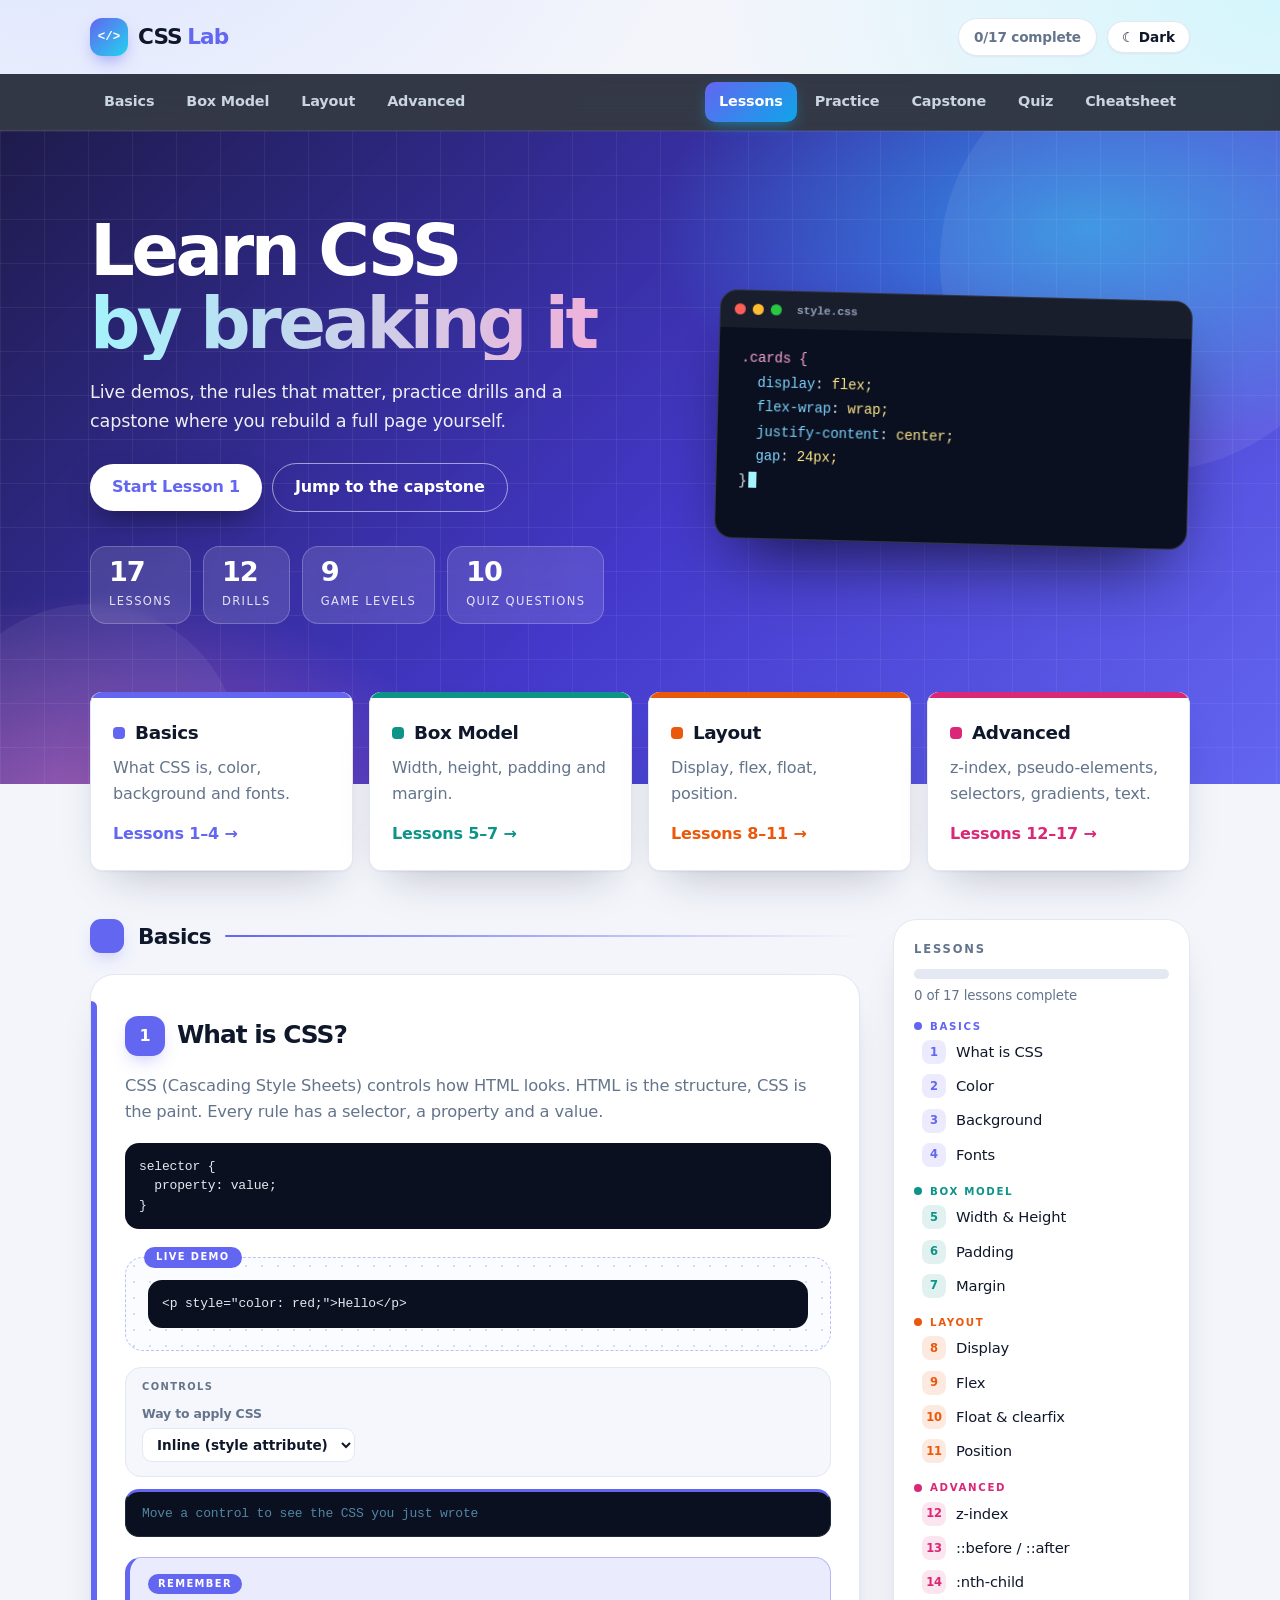
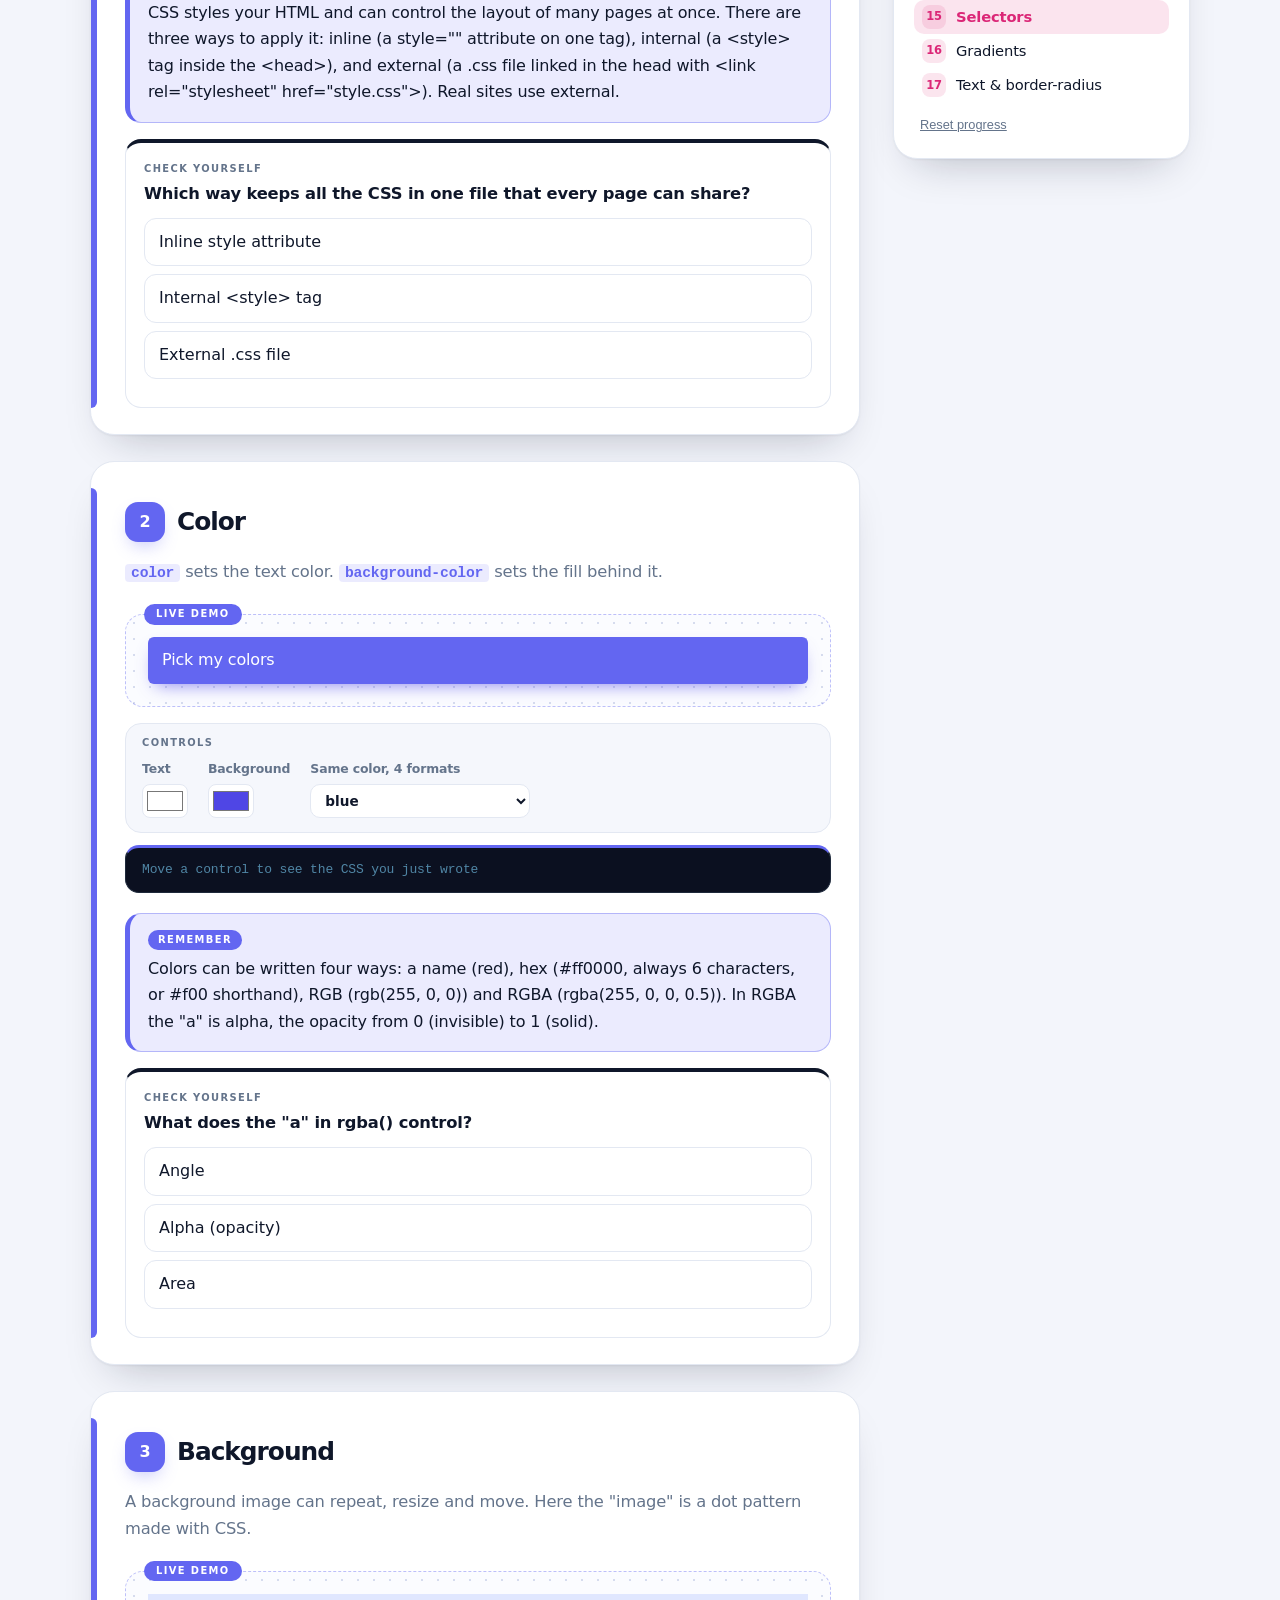
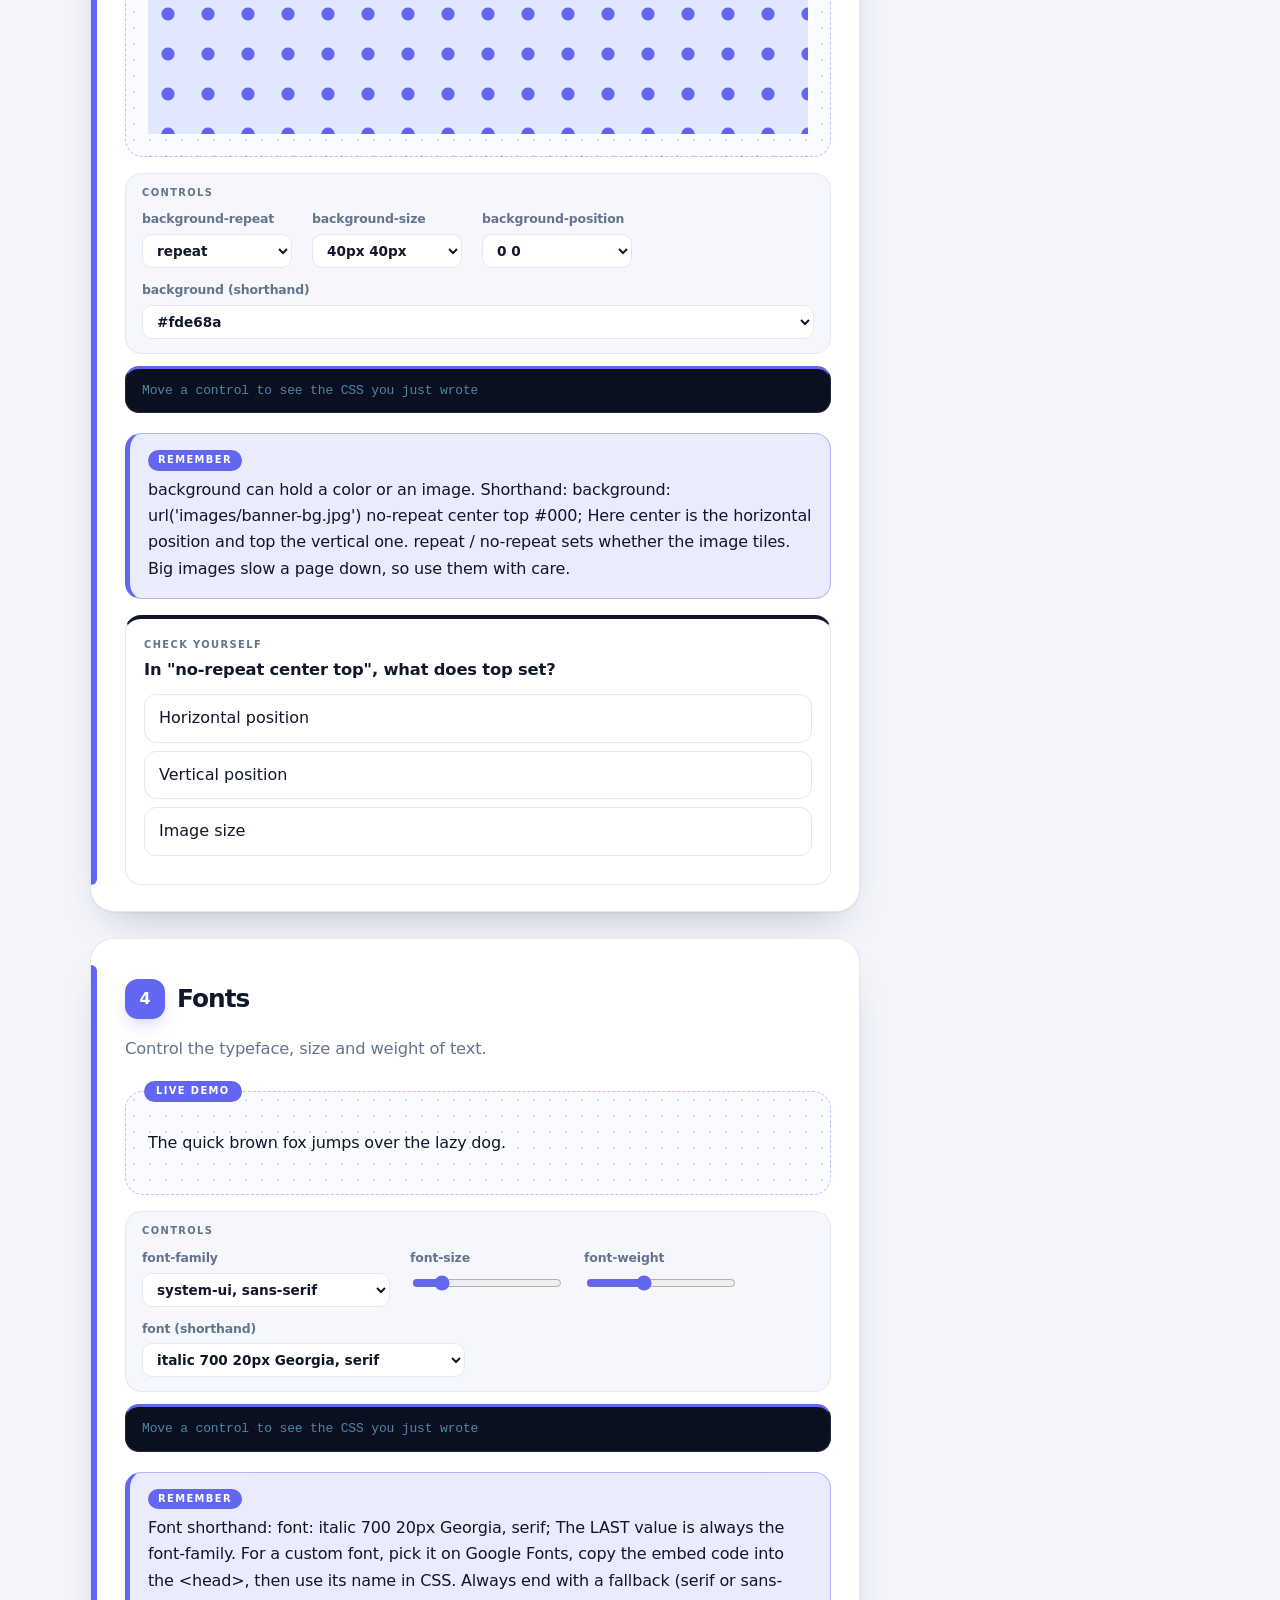
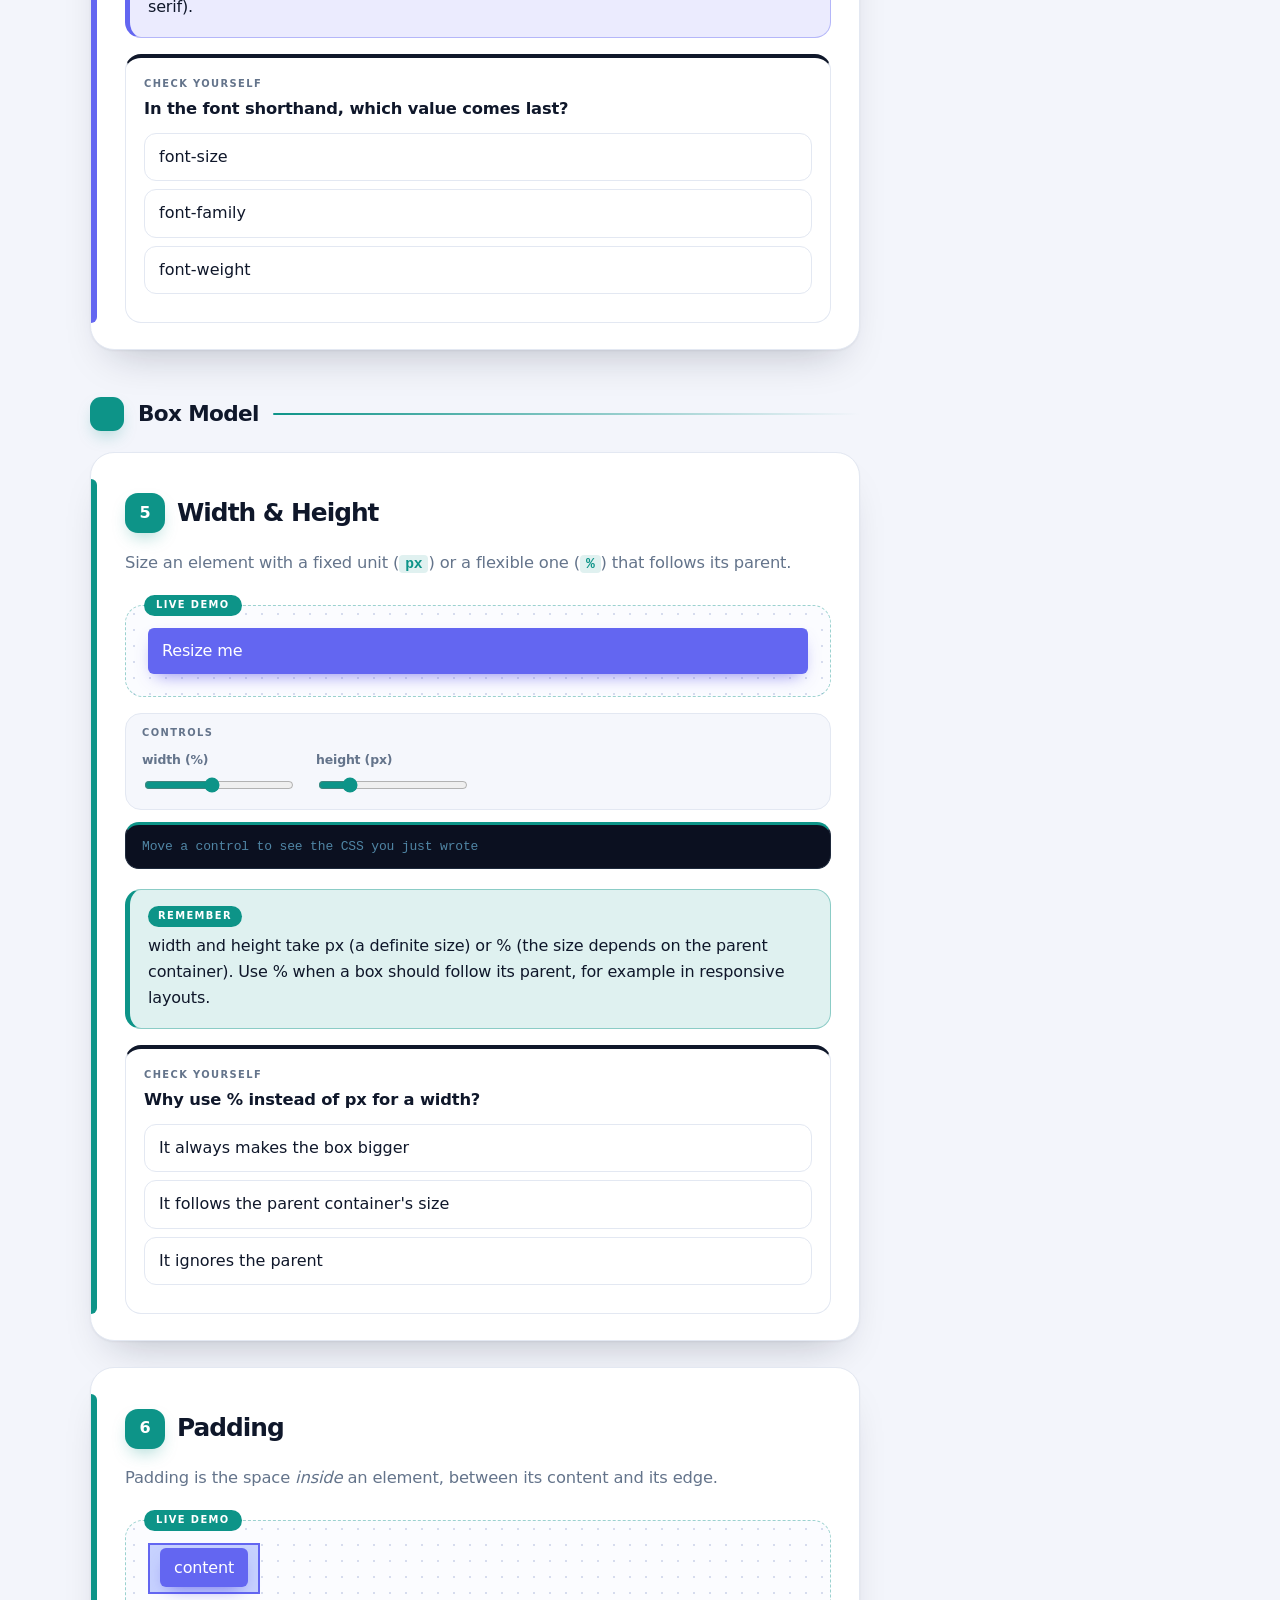
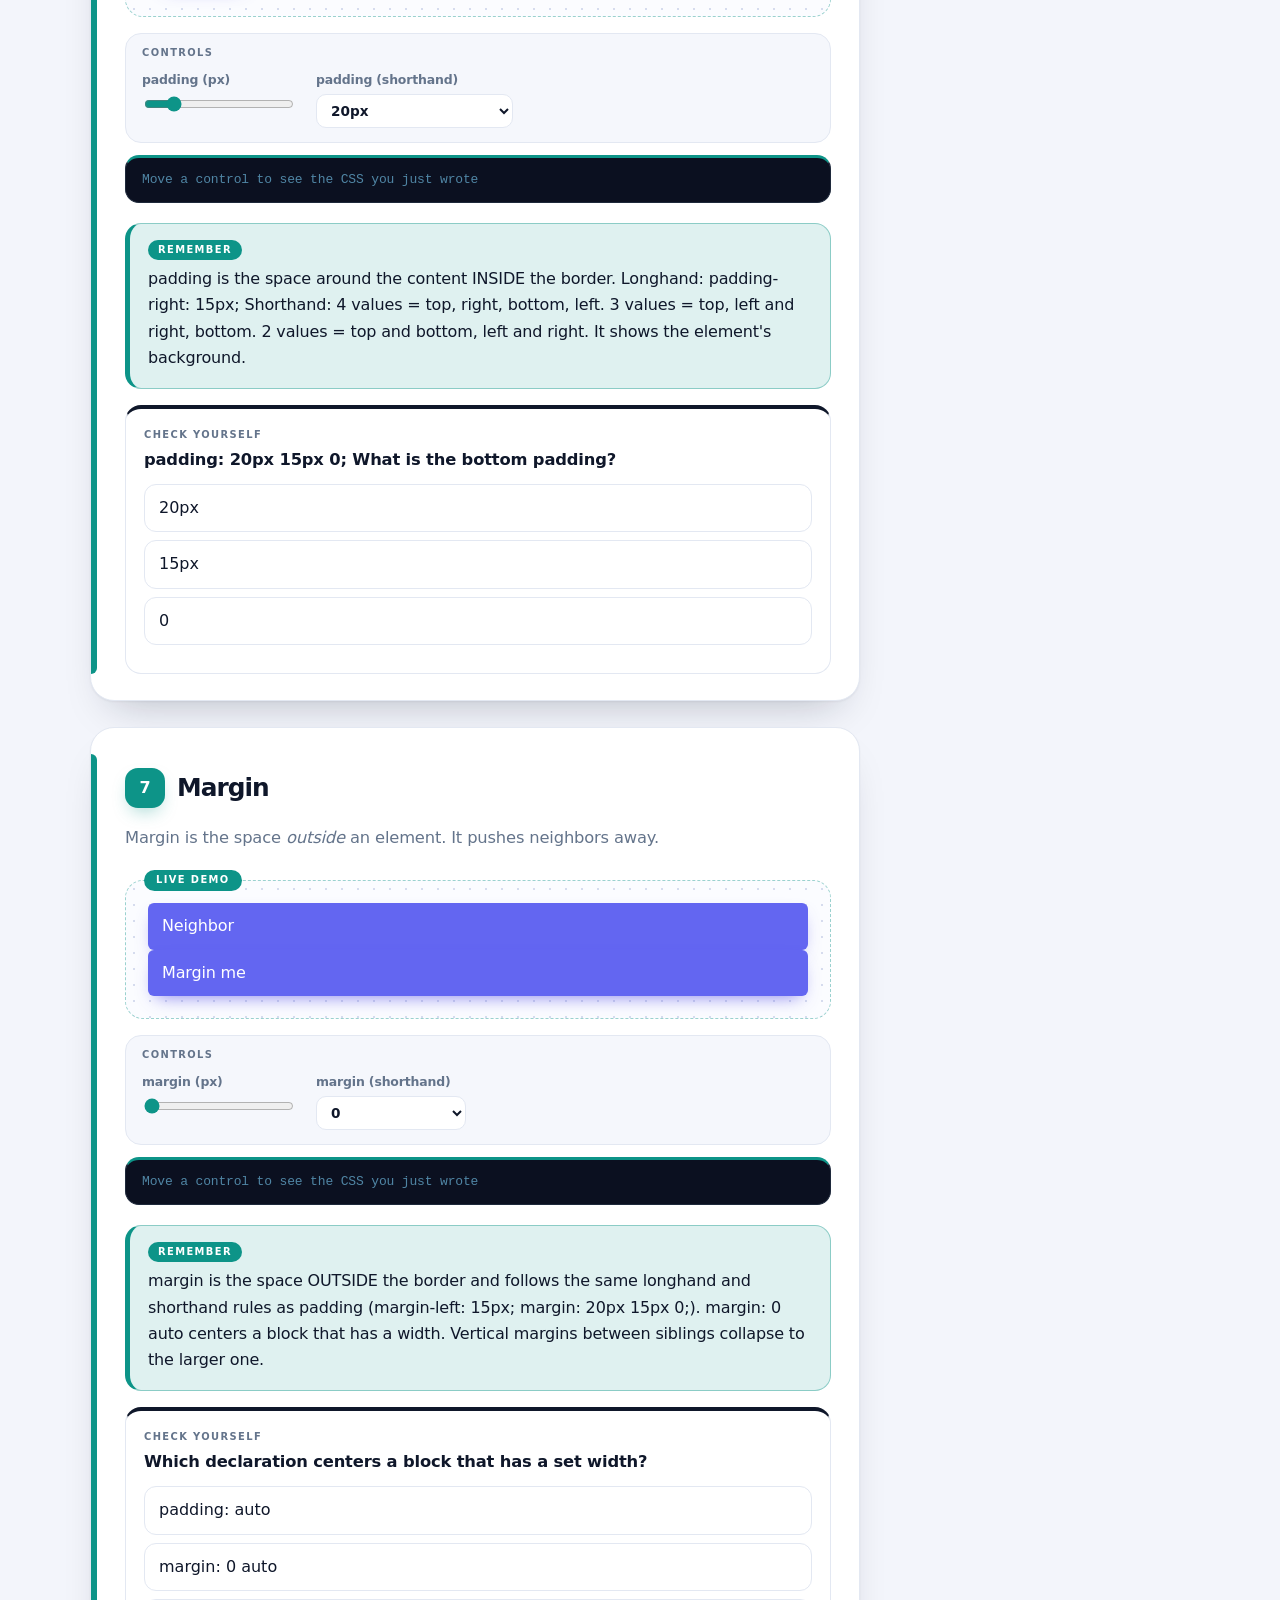
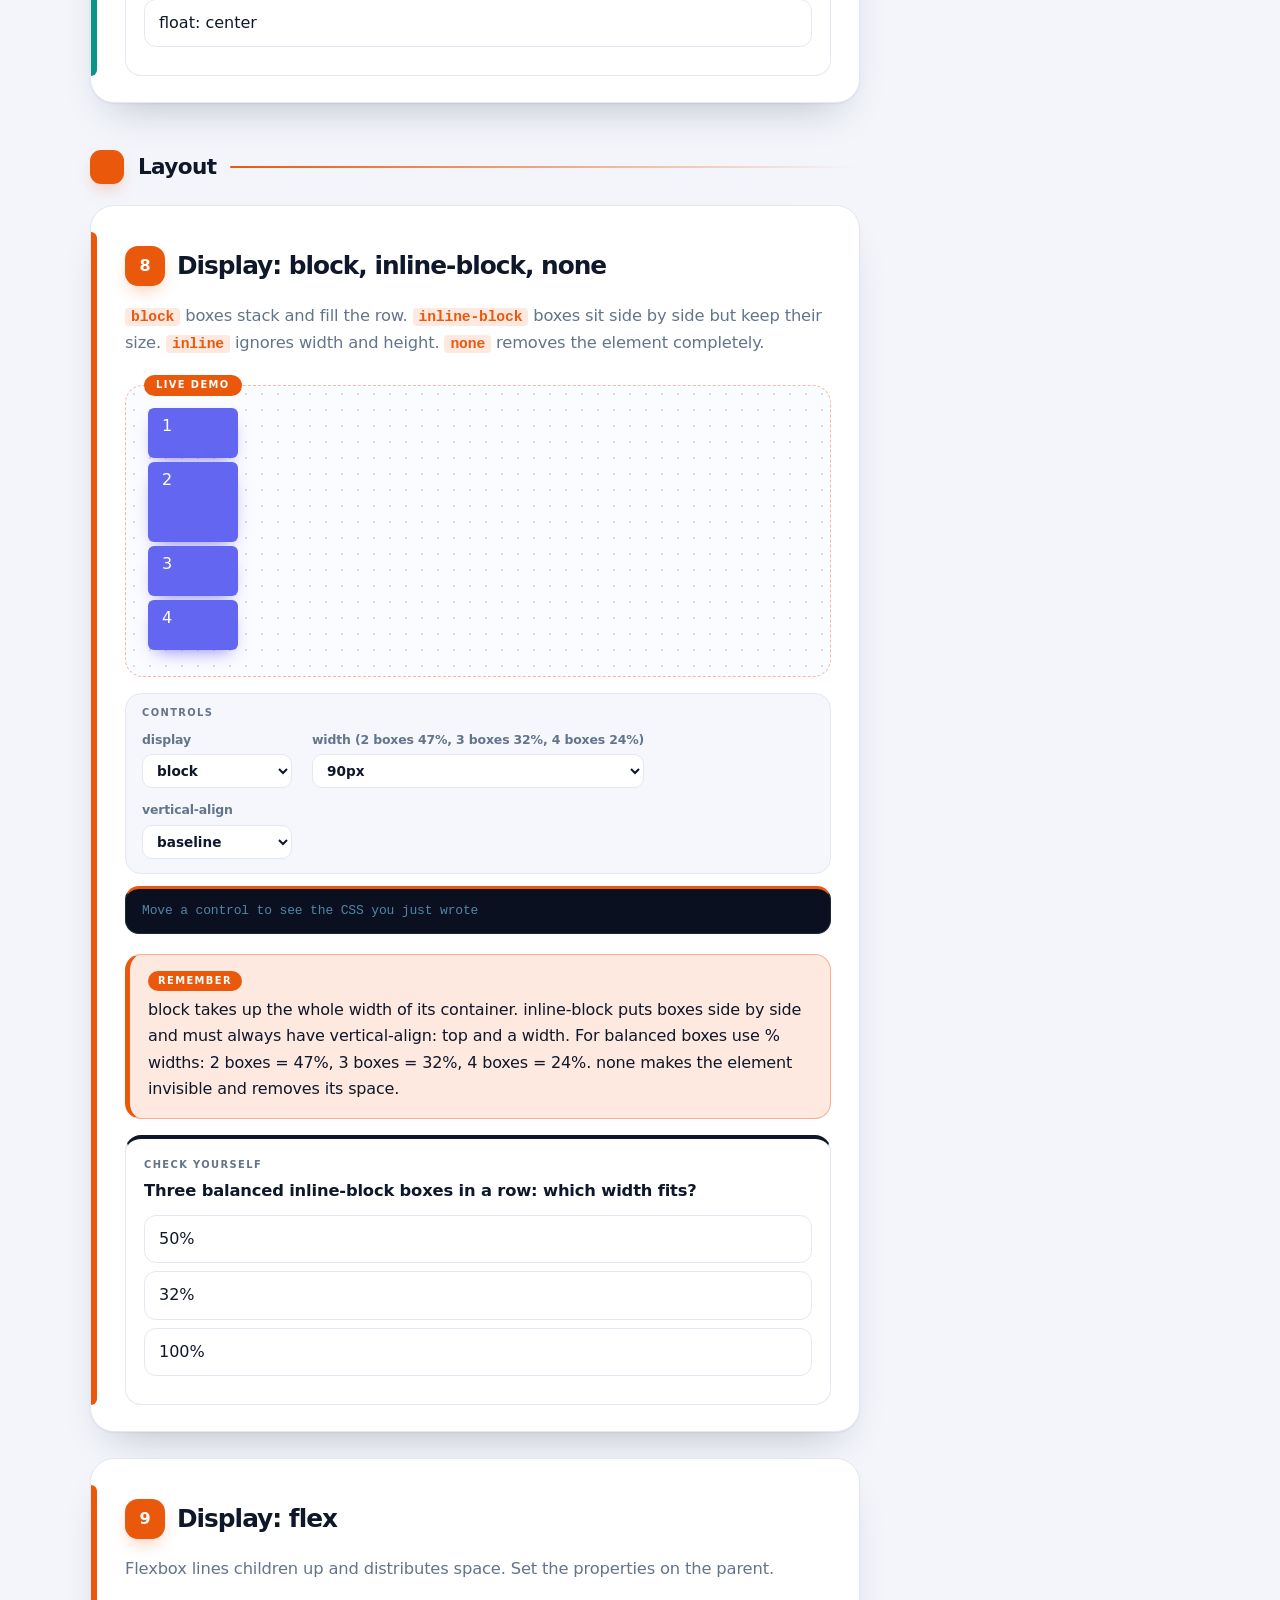
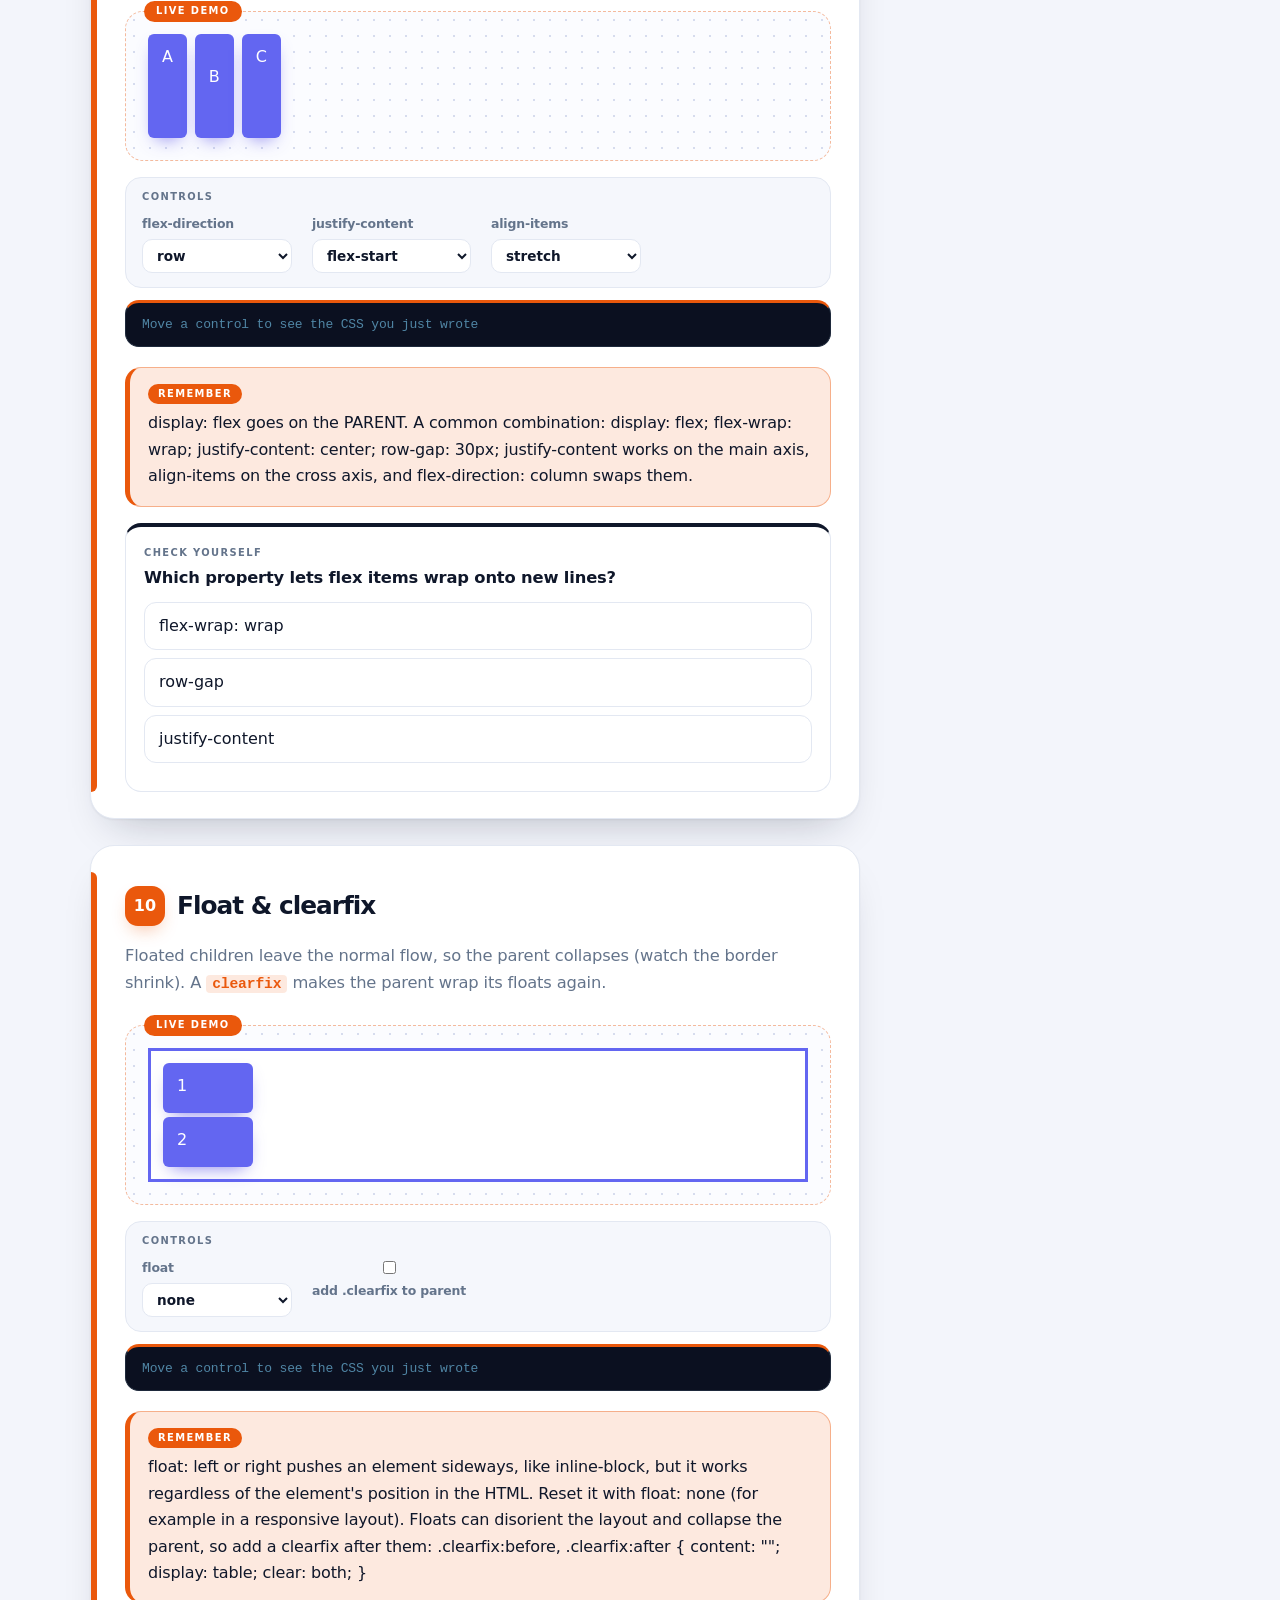
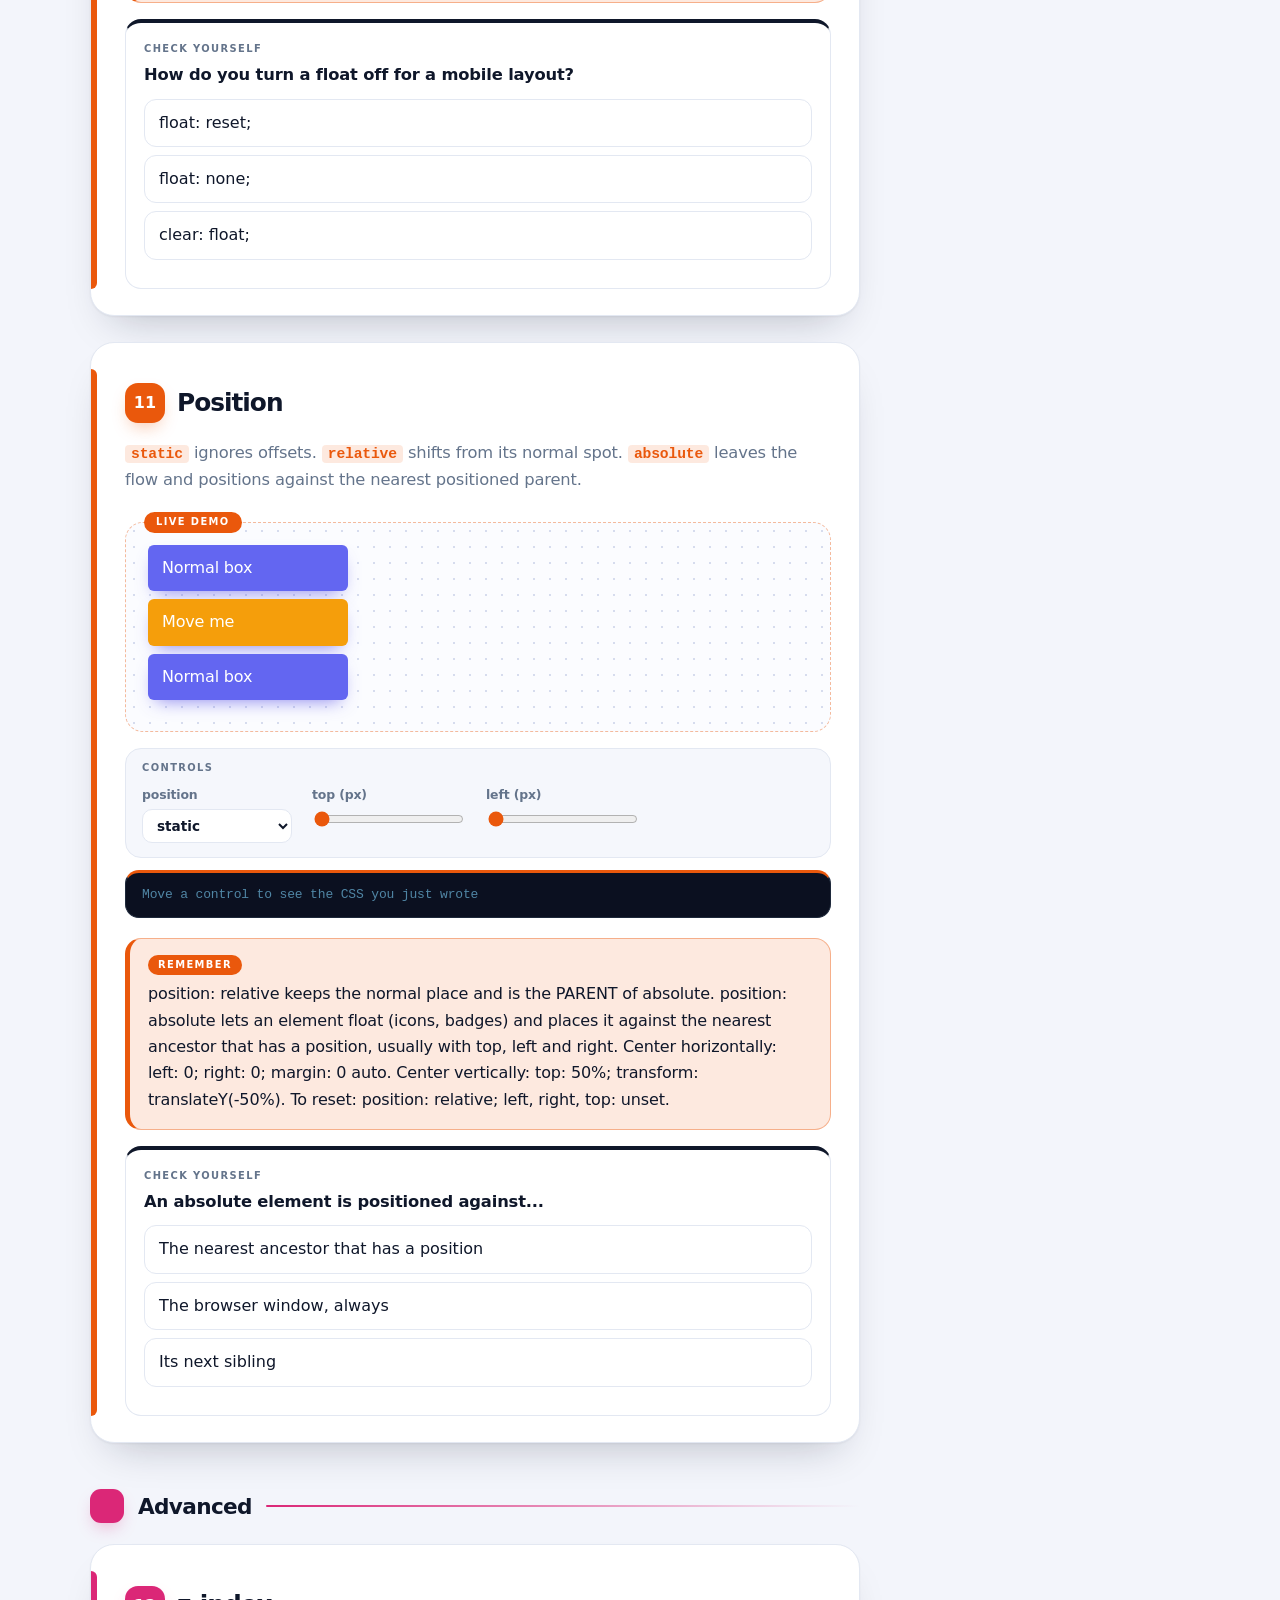
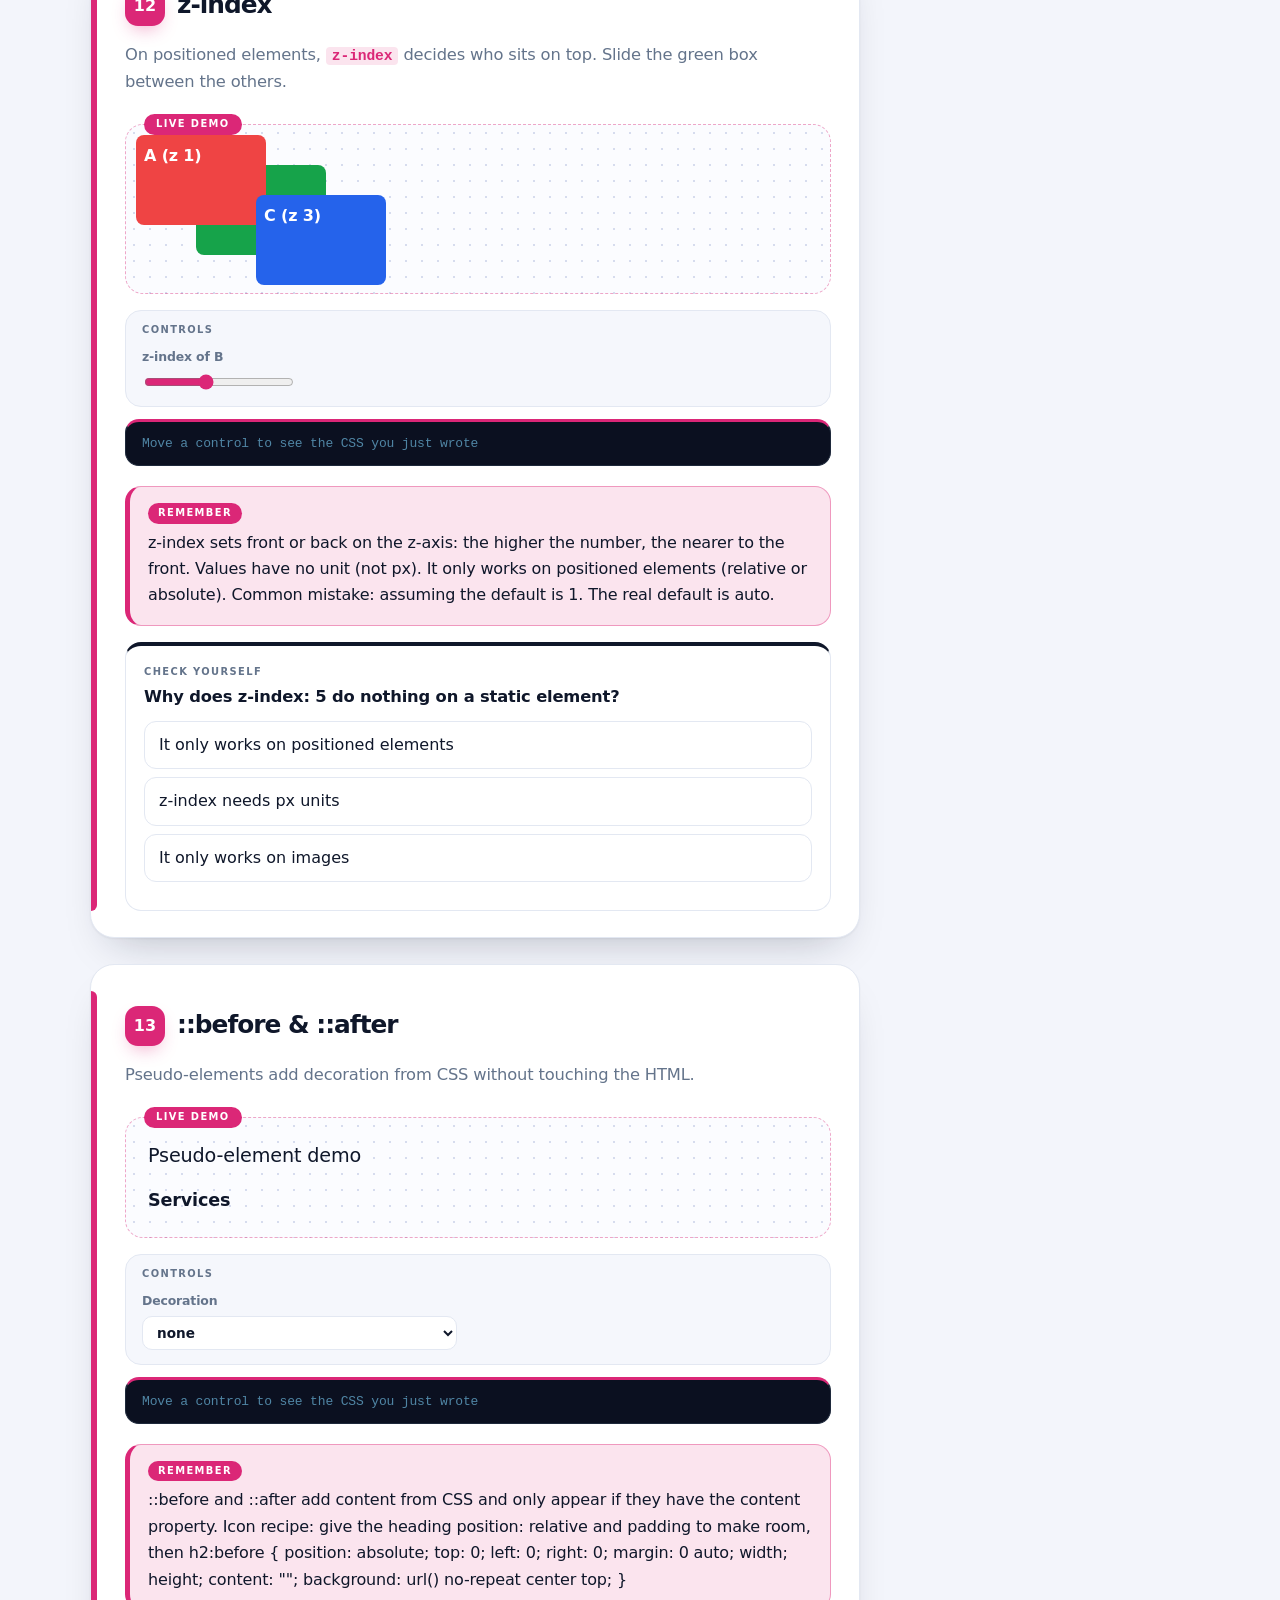
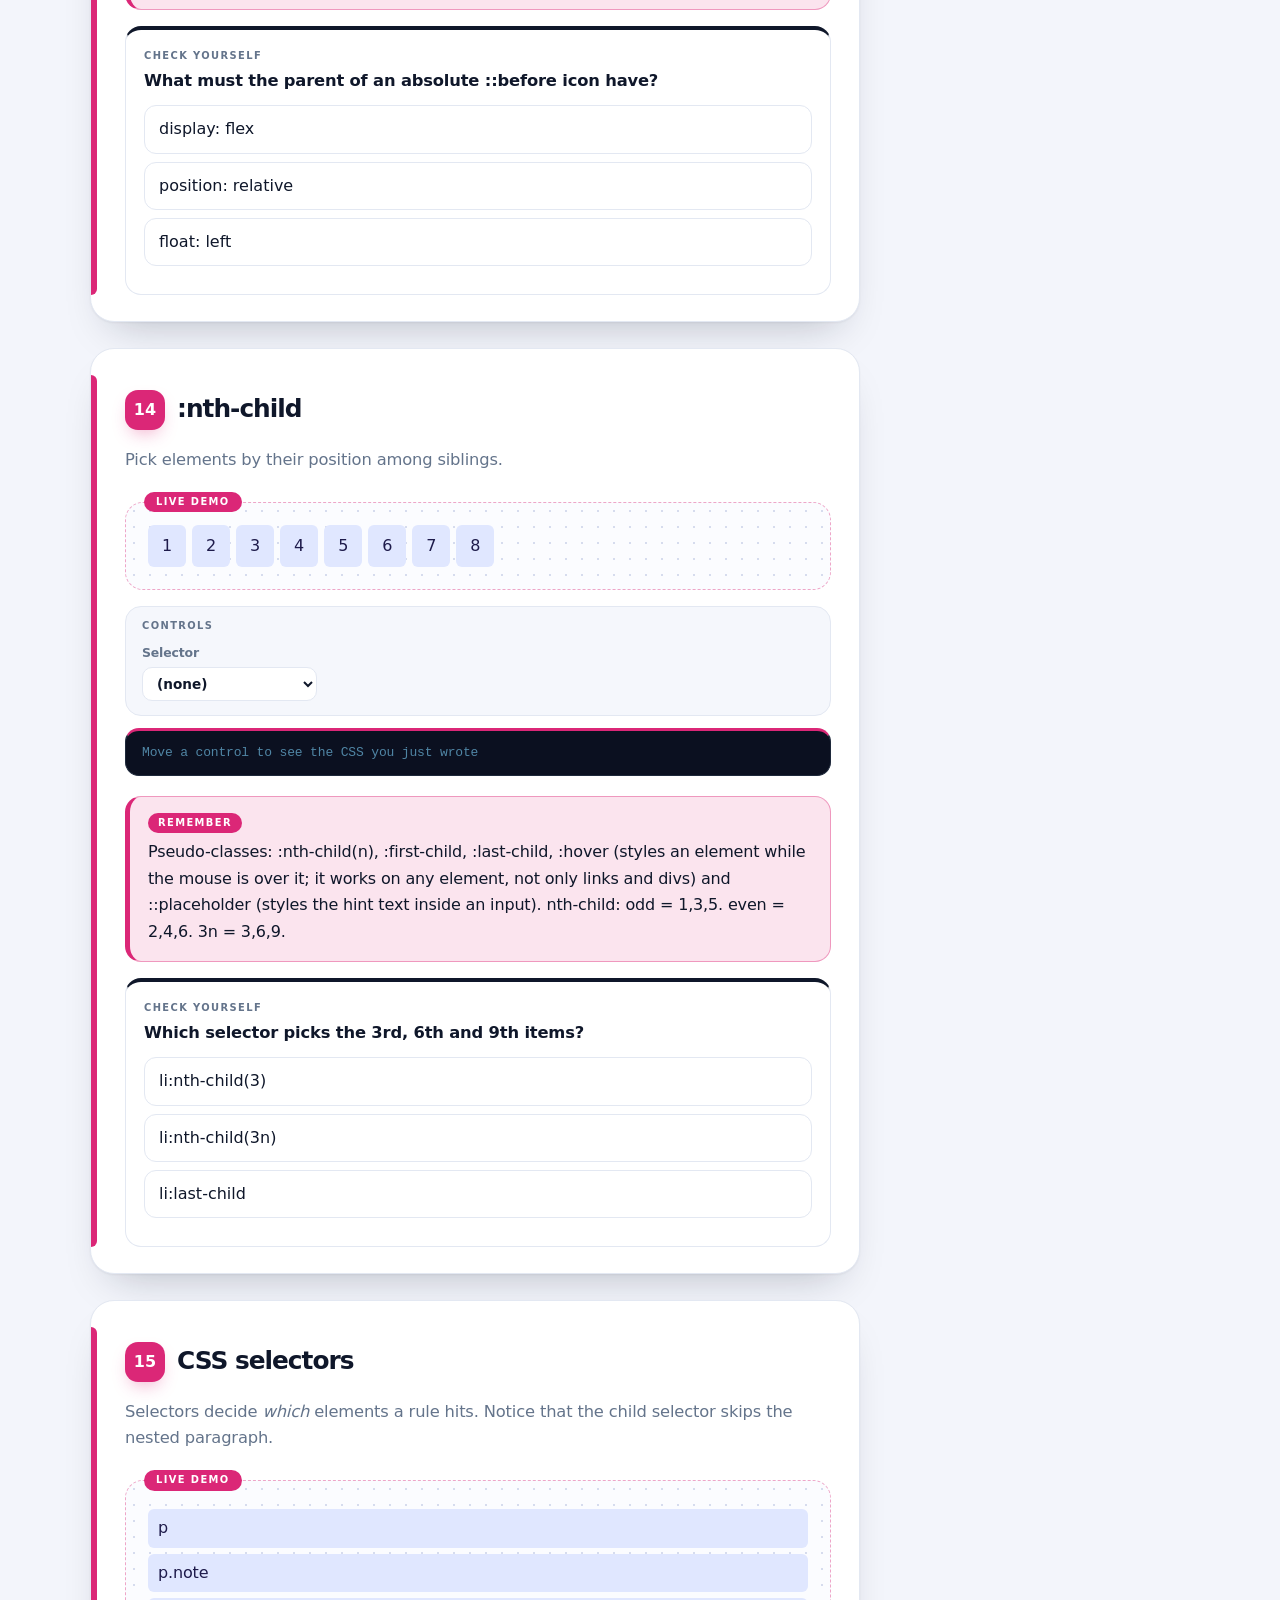
==== commit b77f2bee: "updates" ====
--- a/index.html
+++ b/index.html
@@ -4,6 +4,11 @@
   <meta charset="utf-8">
   <meta name="viewport" content="width=device-width, initial-scale=1">
   <title>CSS Lab – Learn CSS by Doing</title>
+  <link rel="icon" href="favicon.svg" type="image/svg+xml">
+  <link rel="icon" href="favicon-32.png" type="image/png" sizes="32x32">
+  <link rel="icon" href="favicon.ico" sizes="any">
+  <link rel="apple-touch-icon" href="apple-touch-icon.png">
+  <meta name="theme-color" content="#6366f1">
   <link rel="stylesheet" href="style.css">
 </head>
 <body>
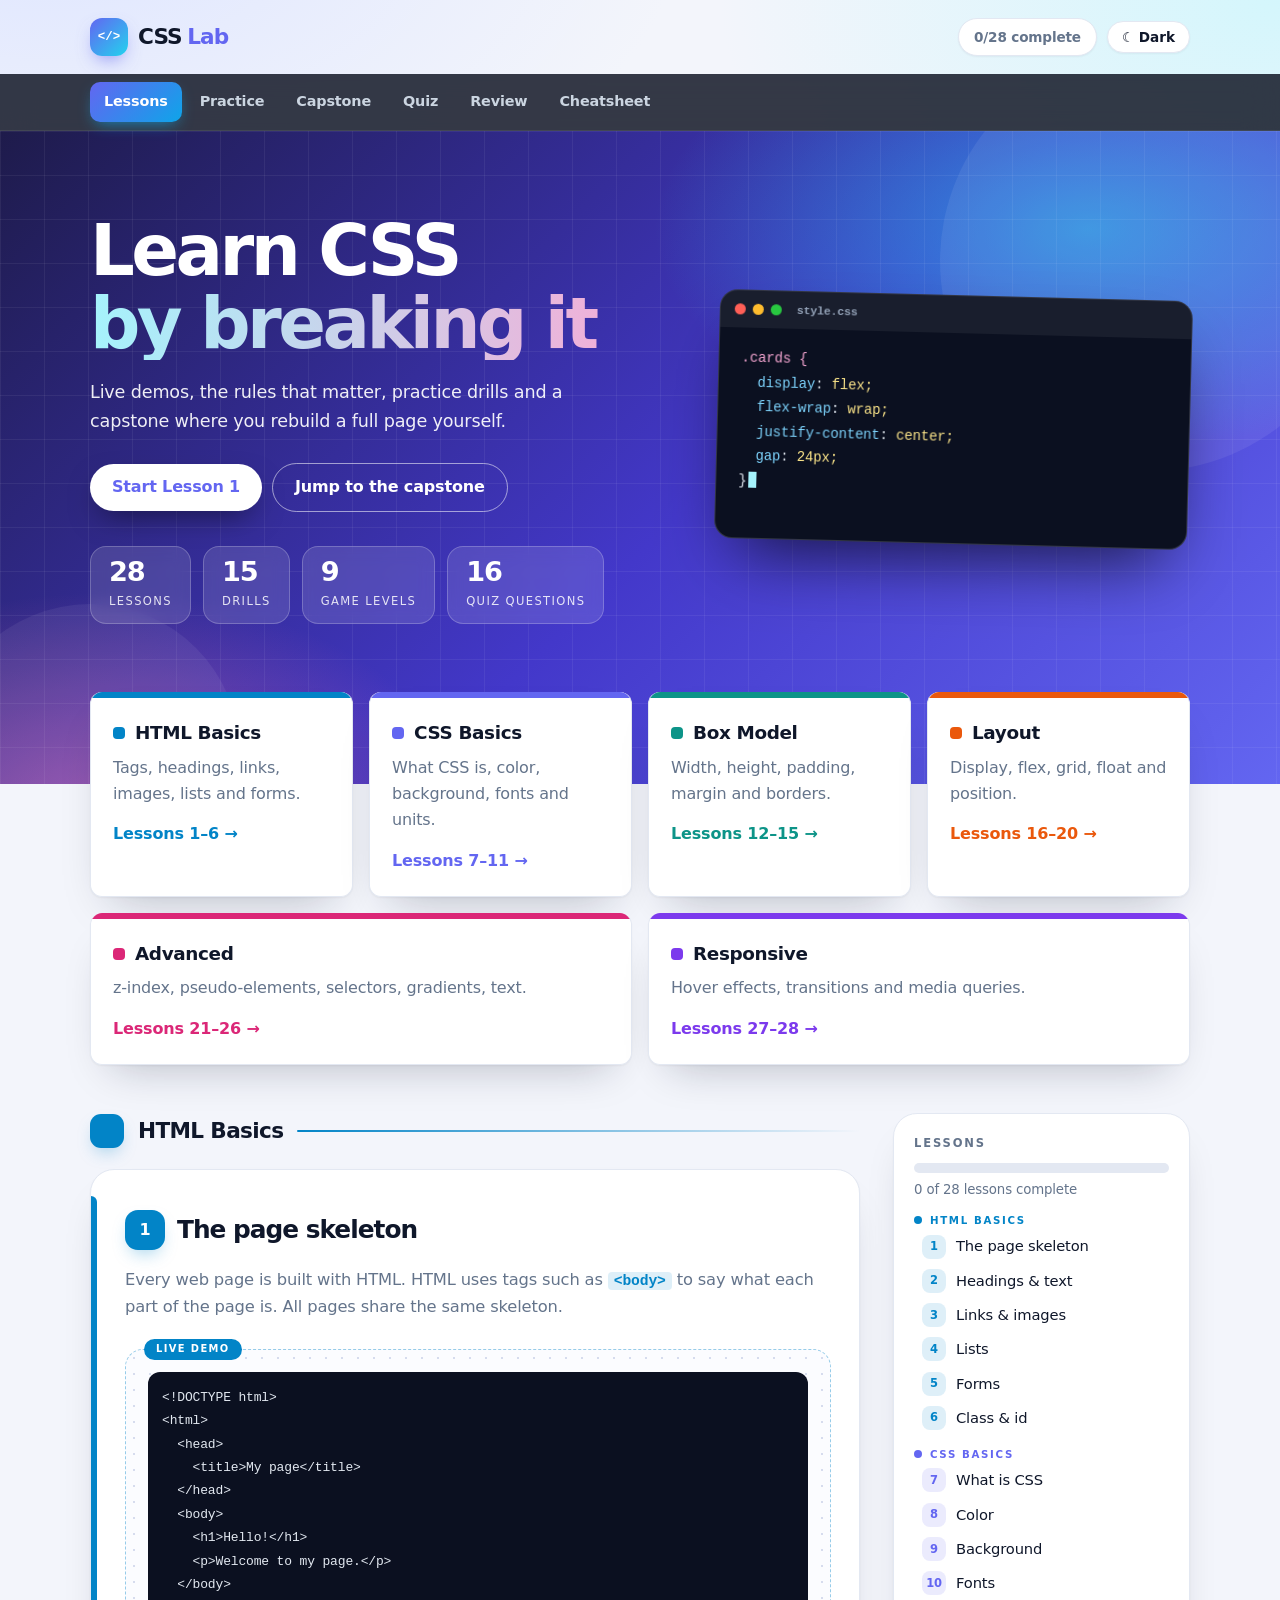
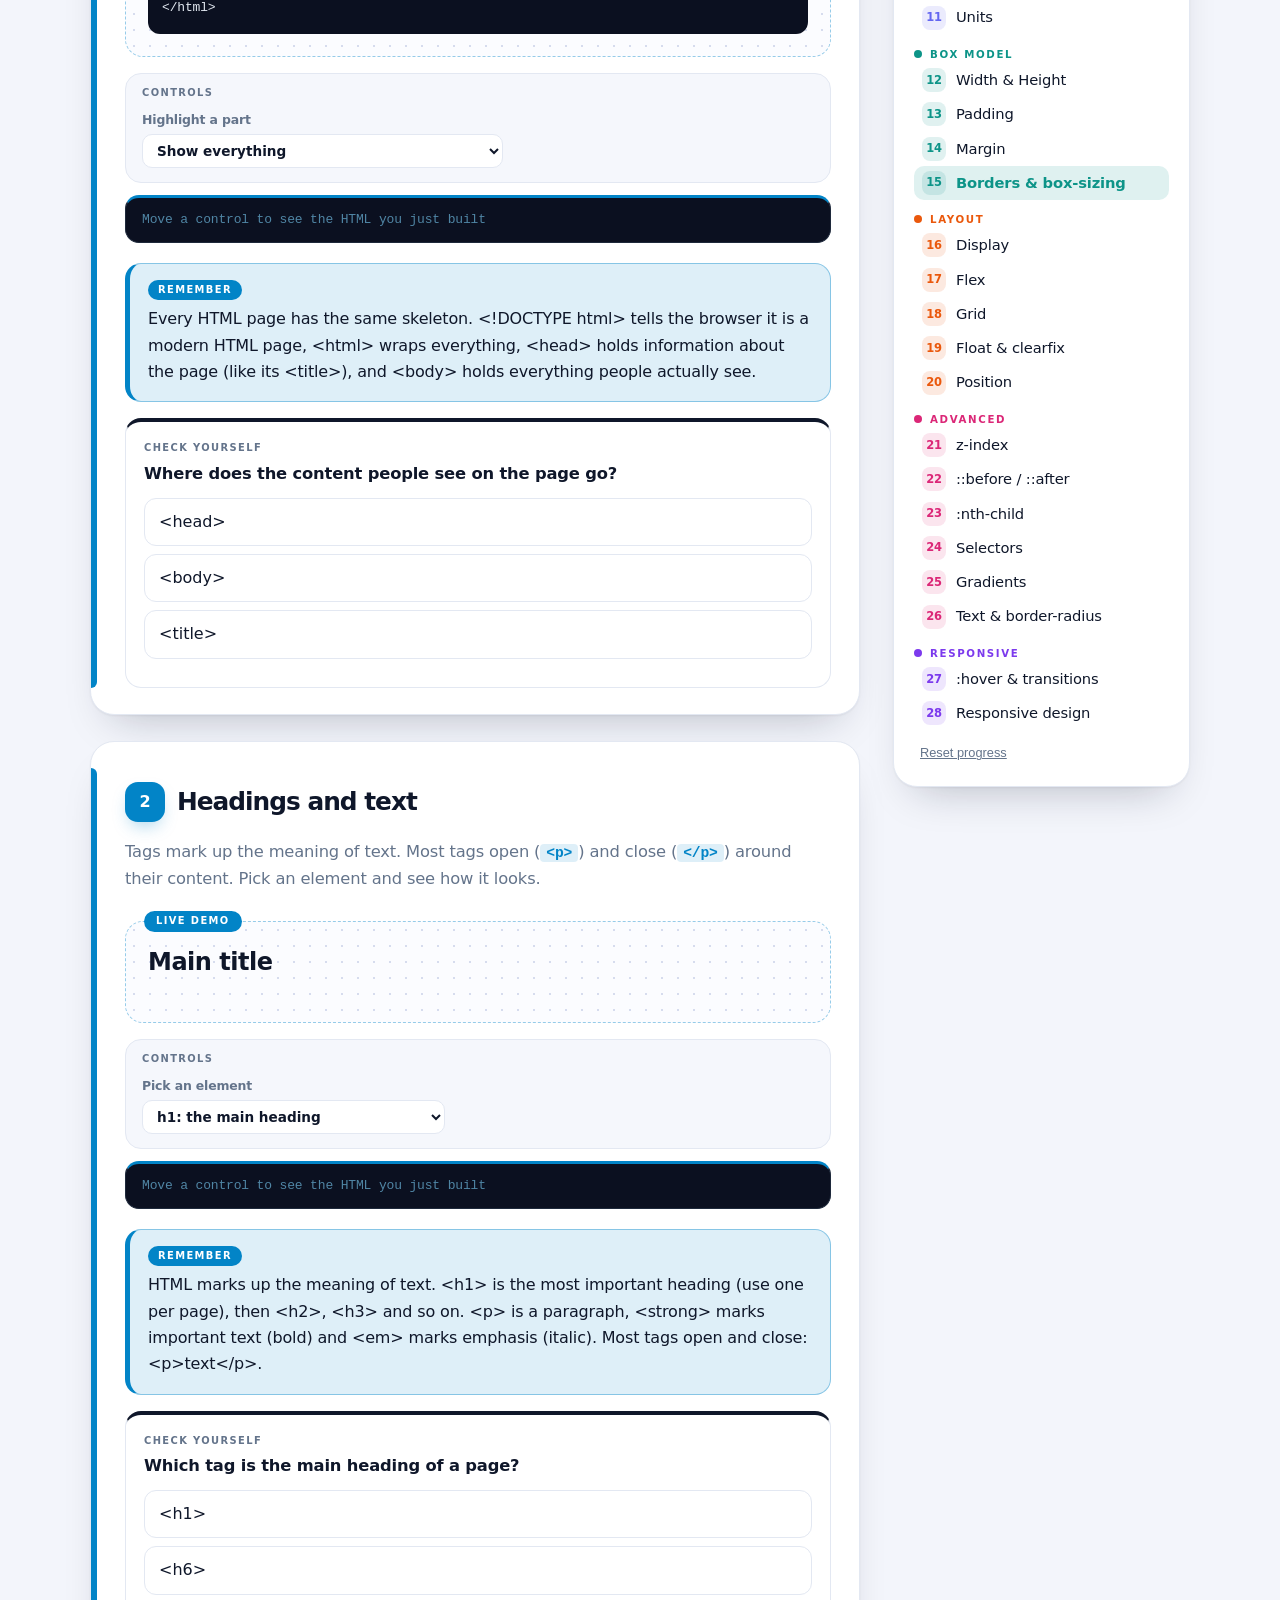
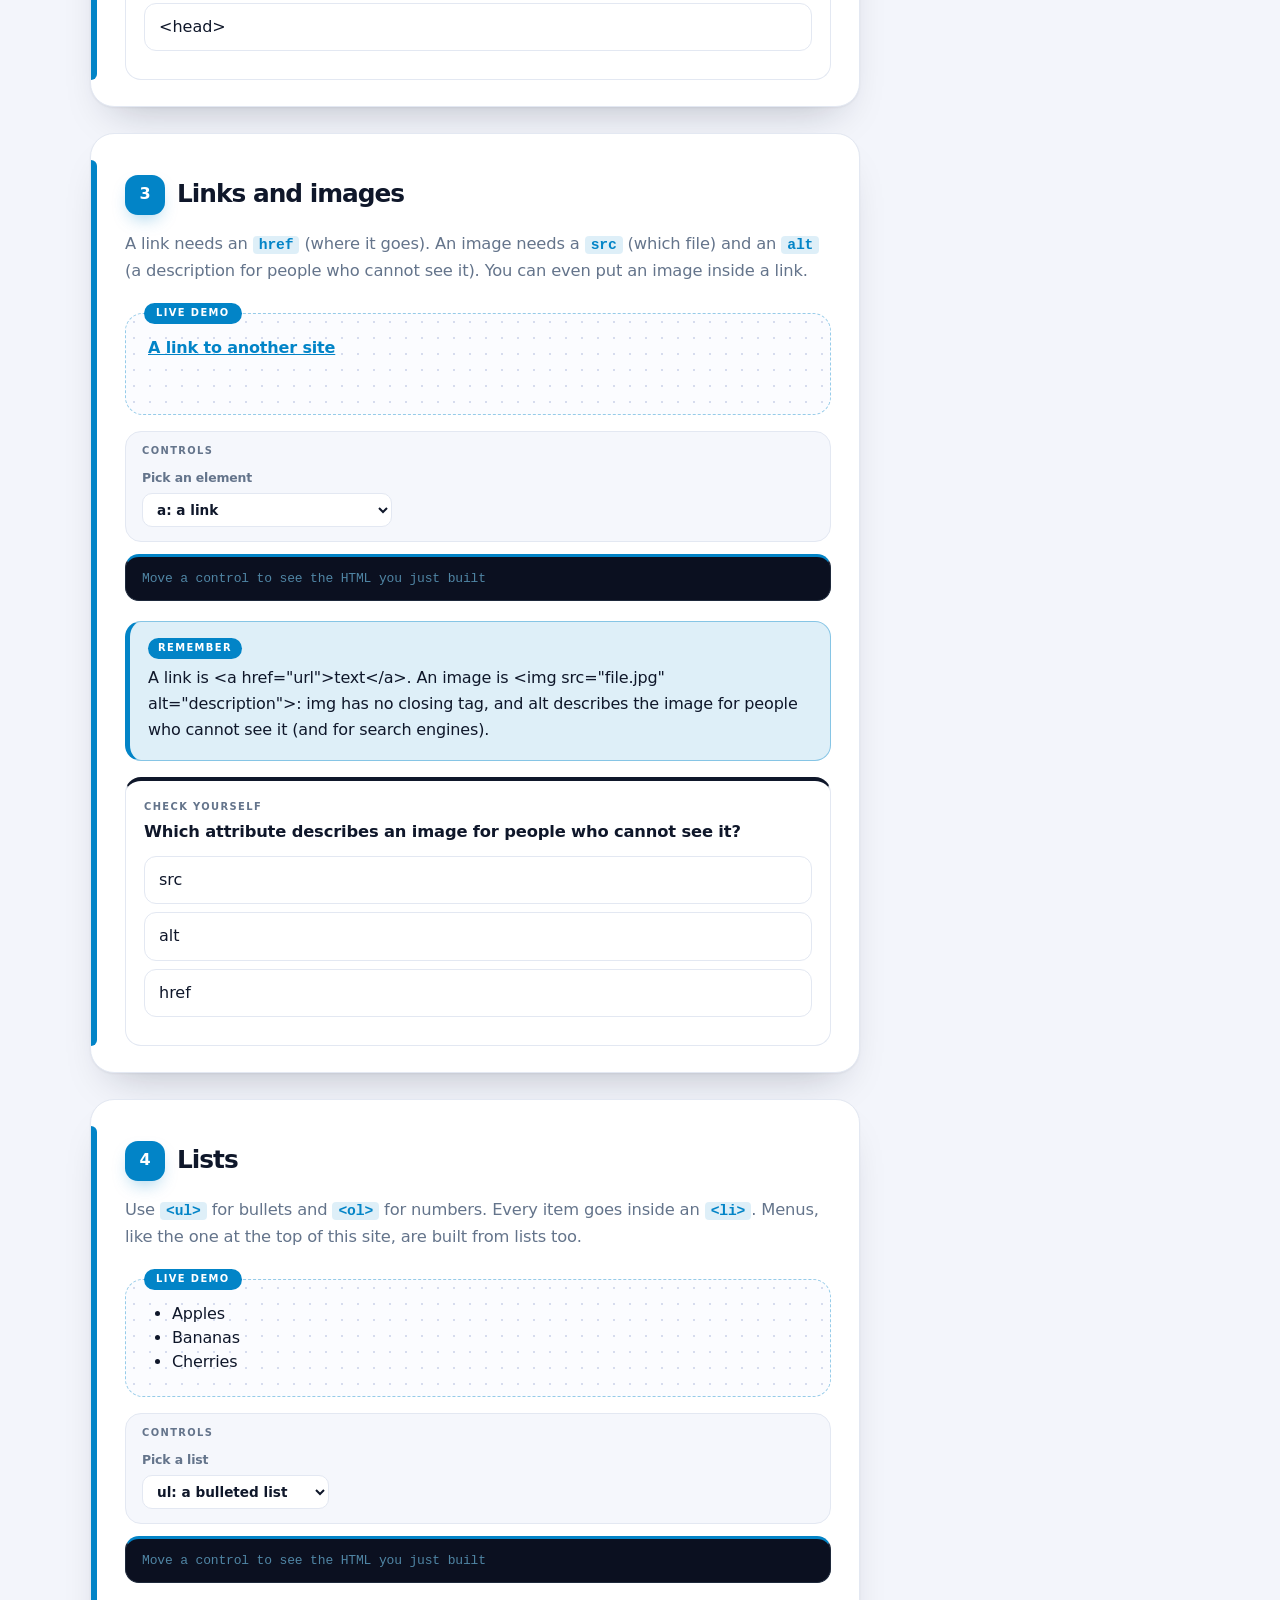
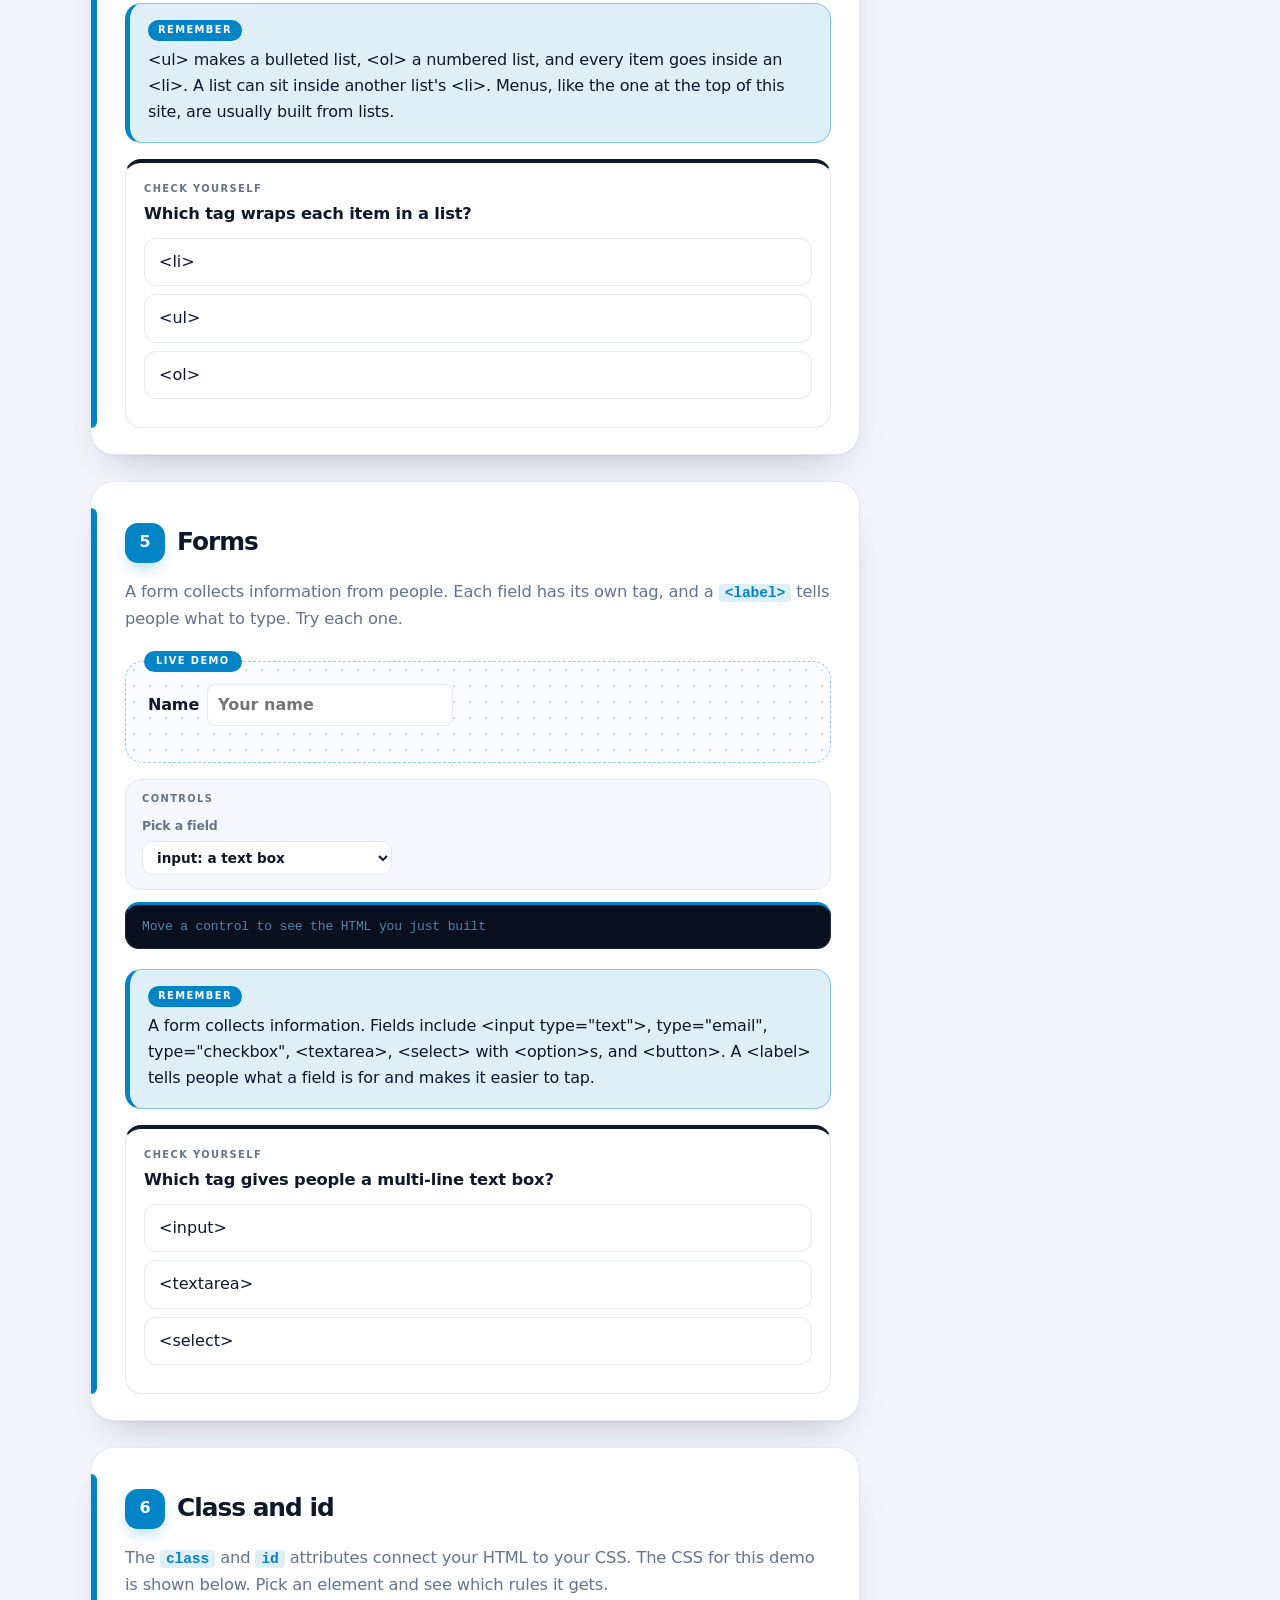
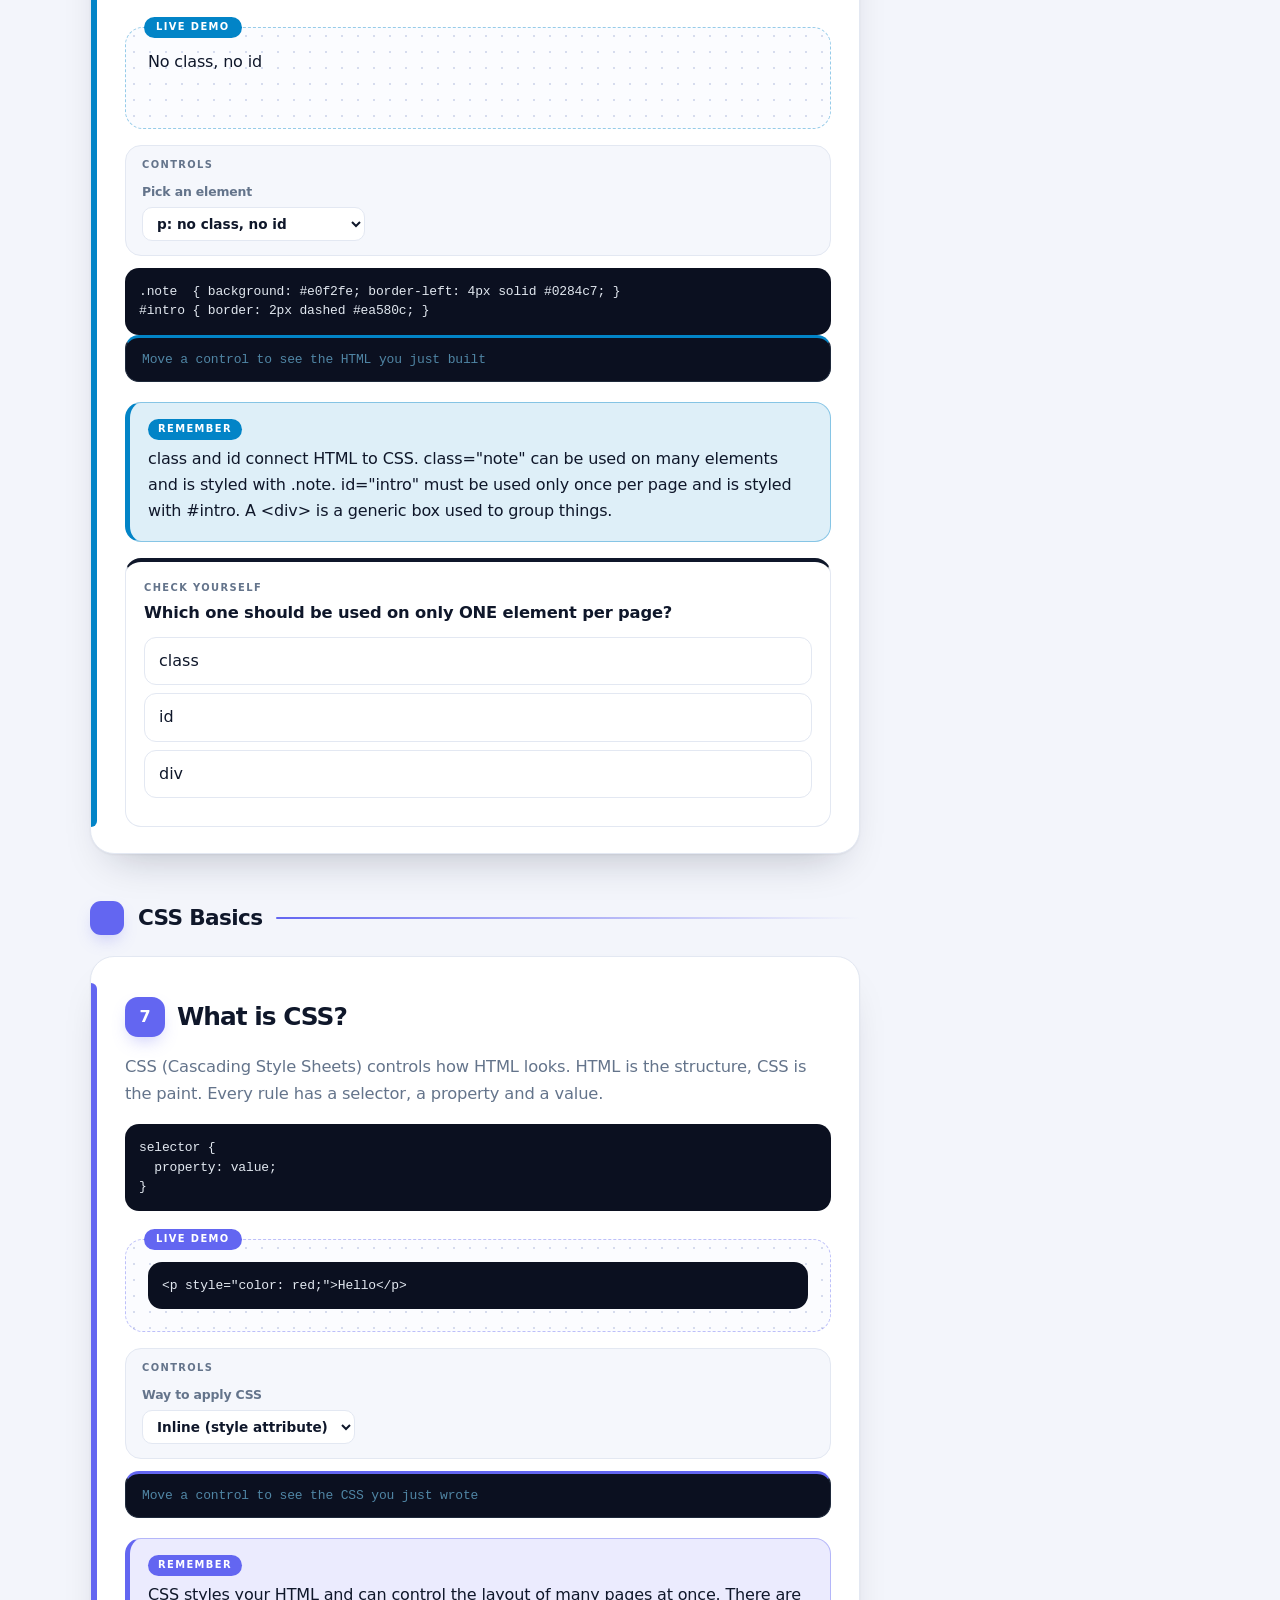
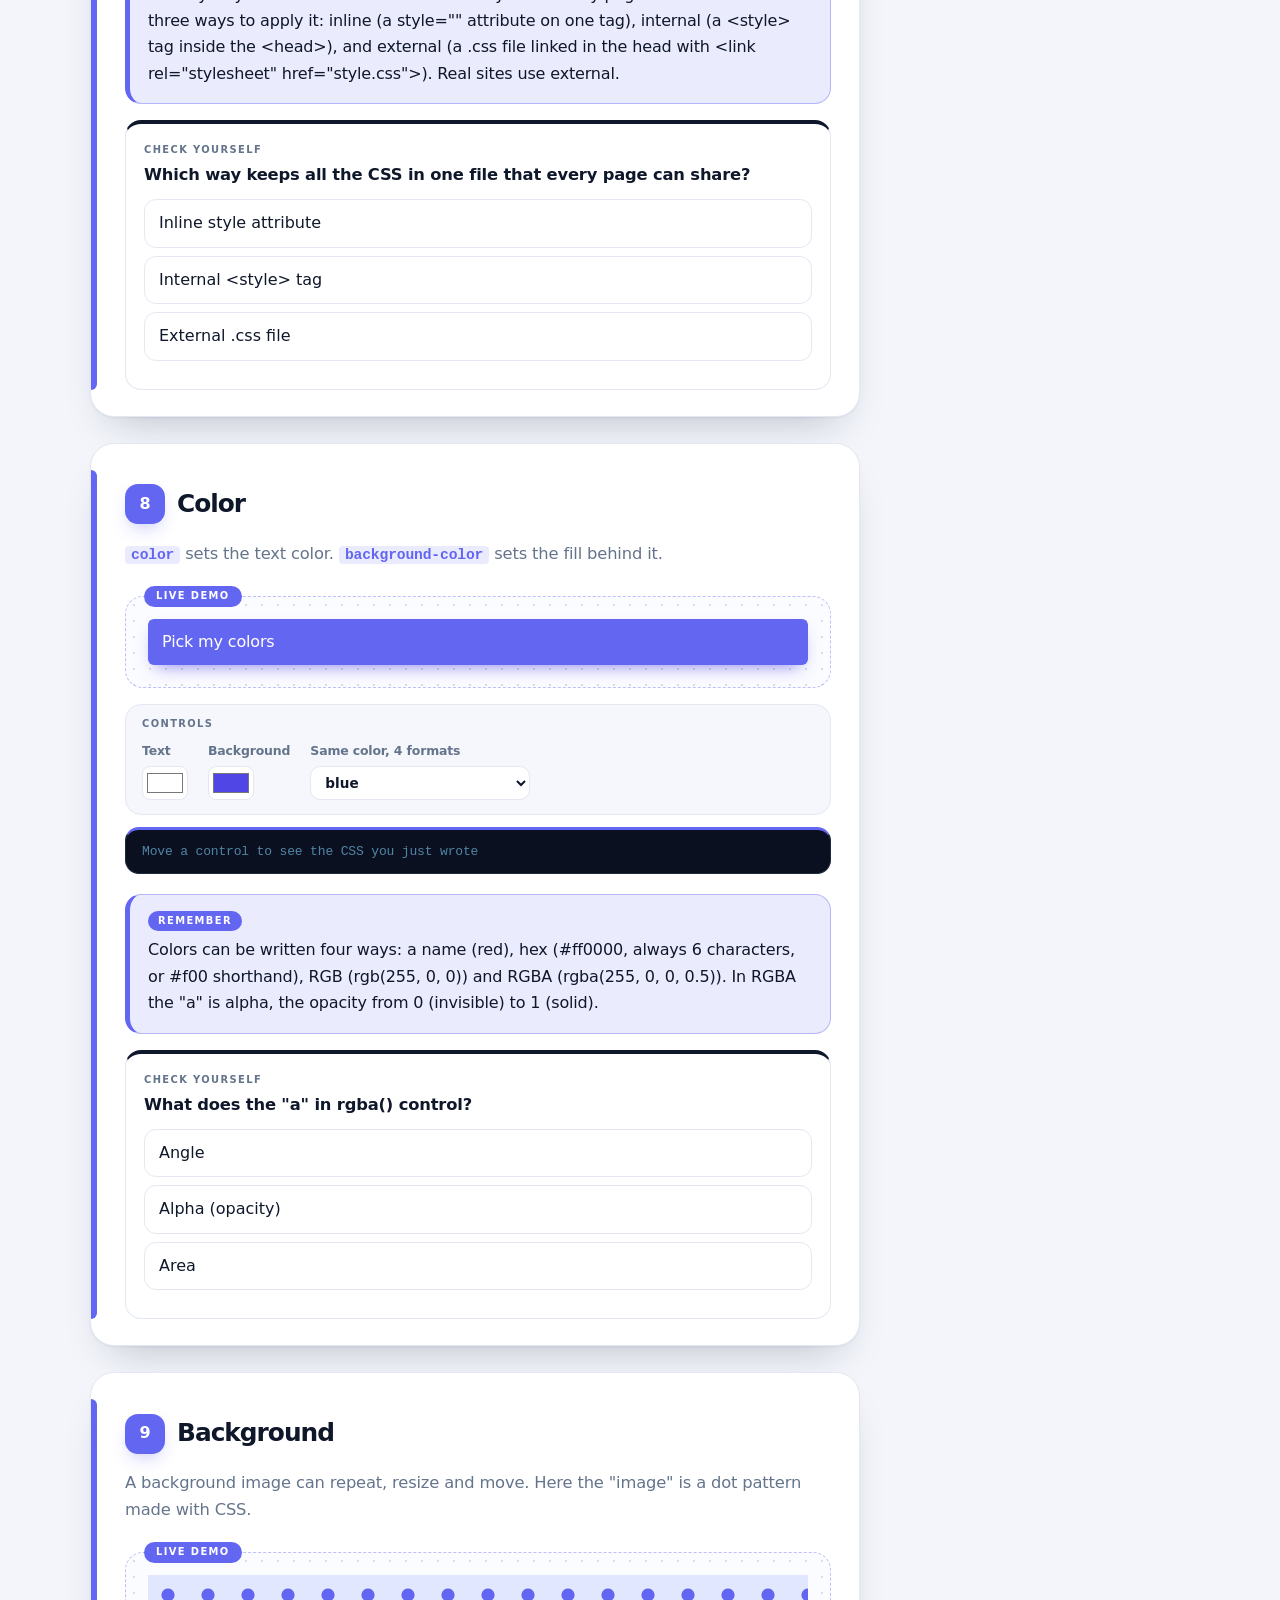
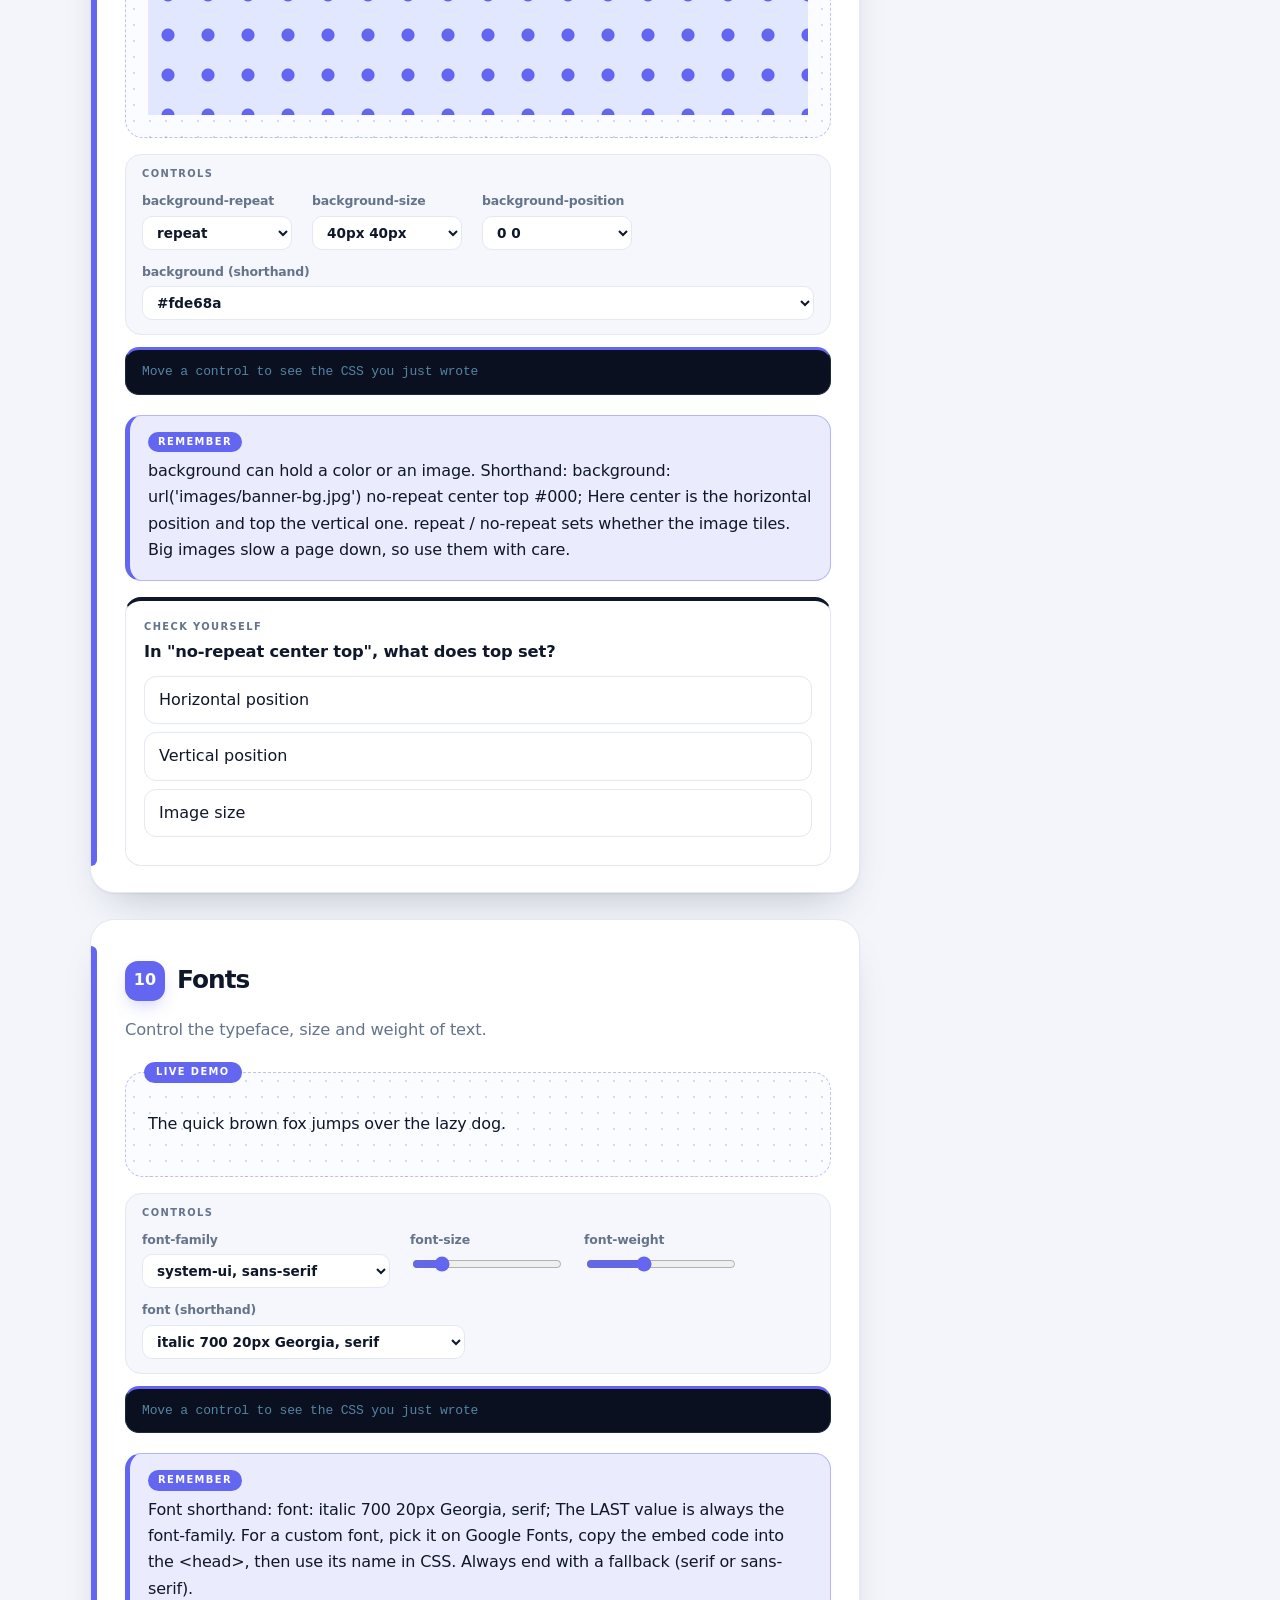
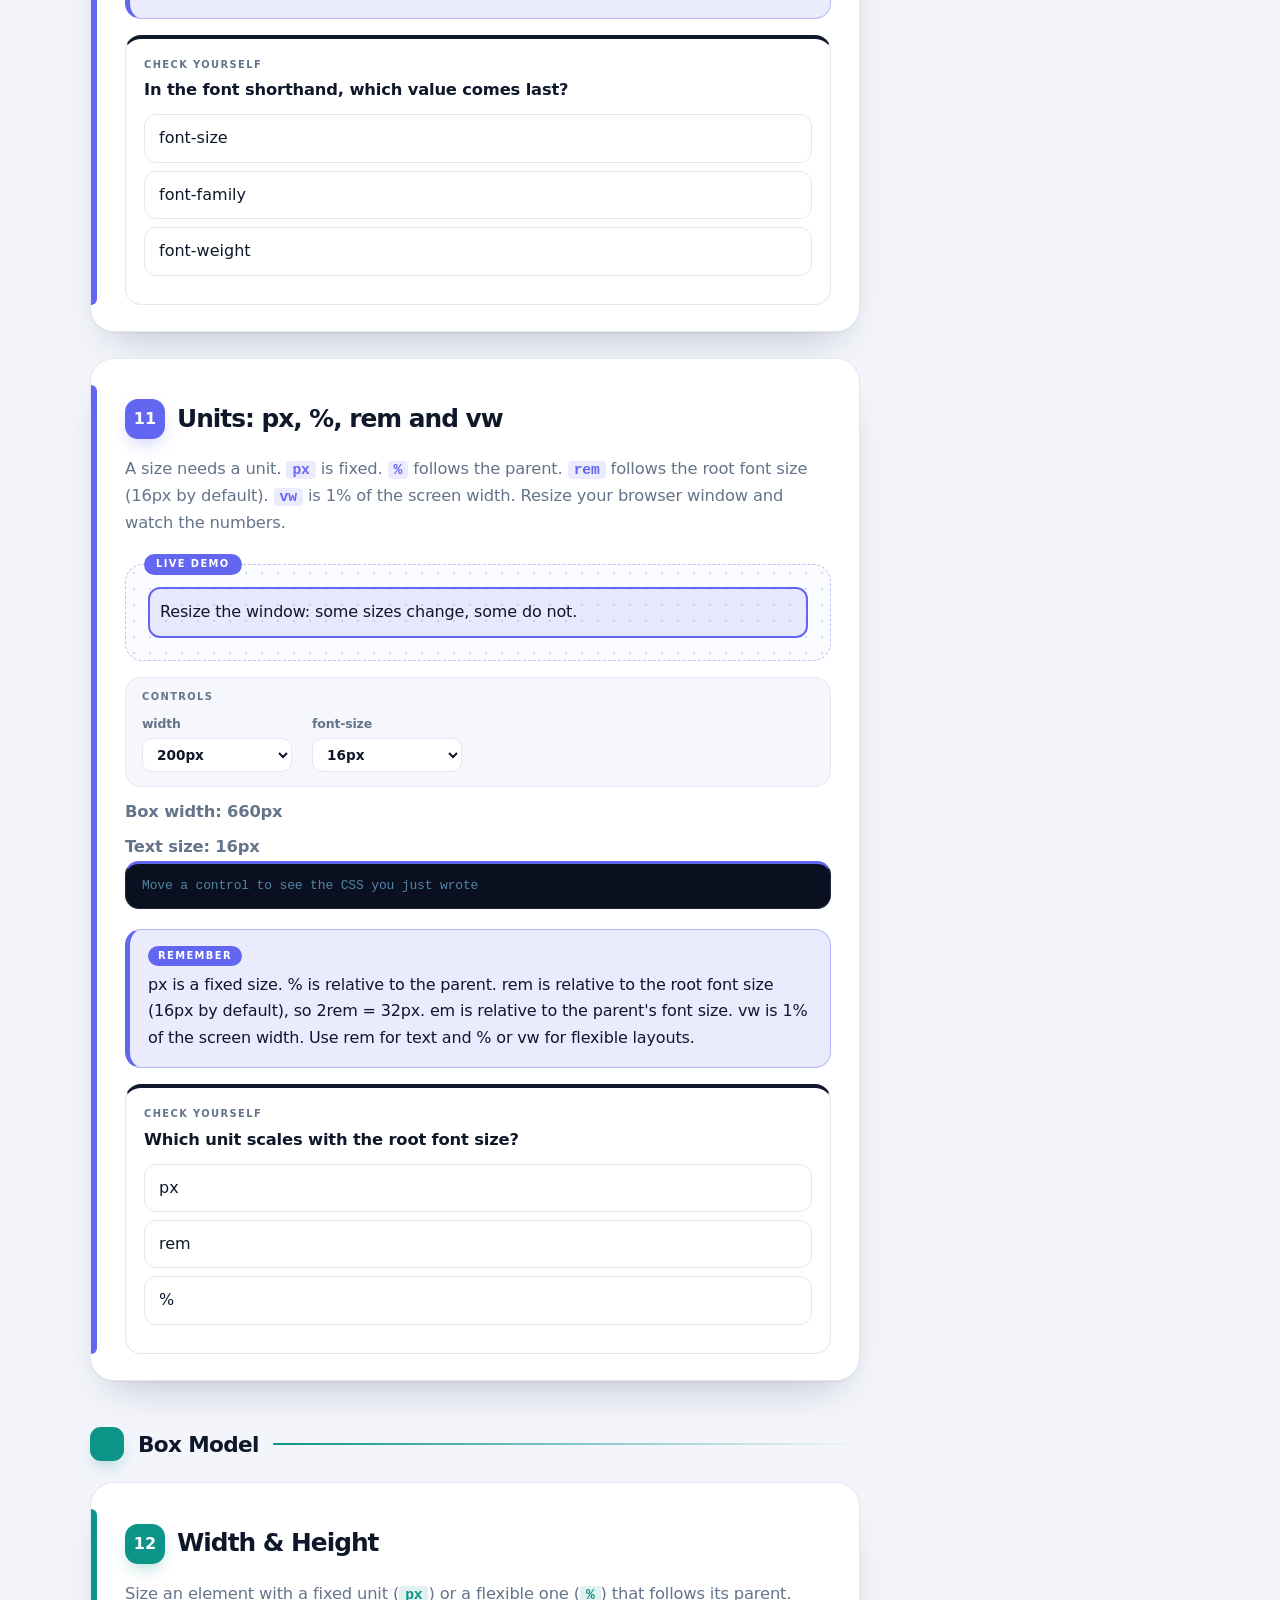
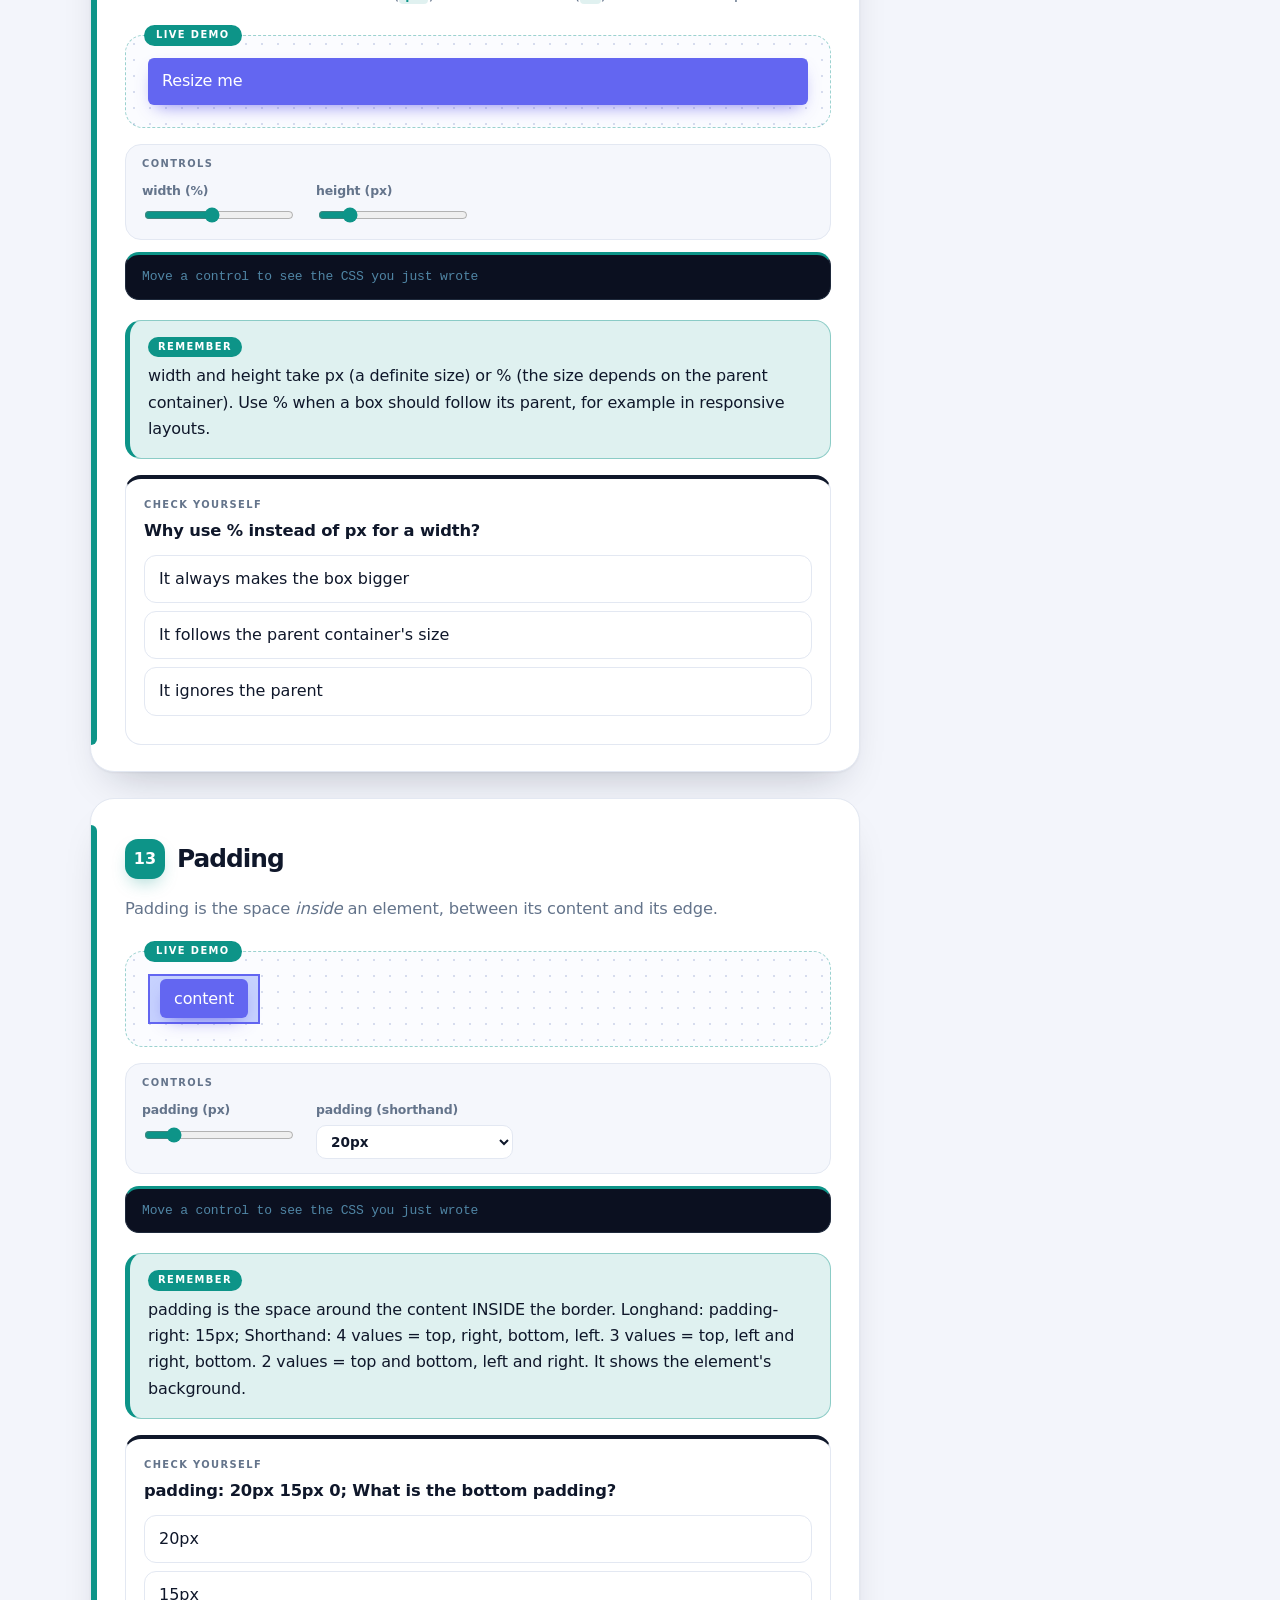
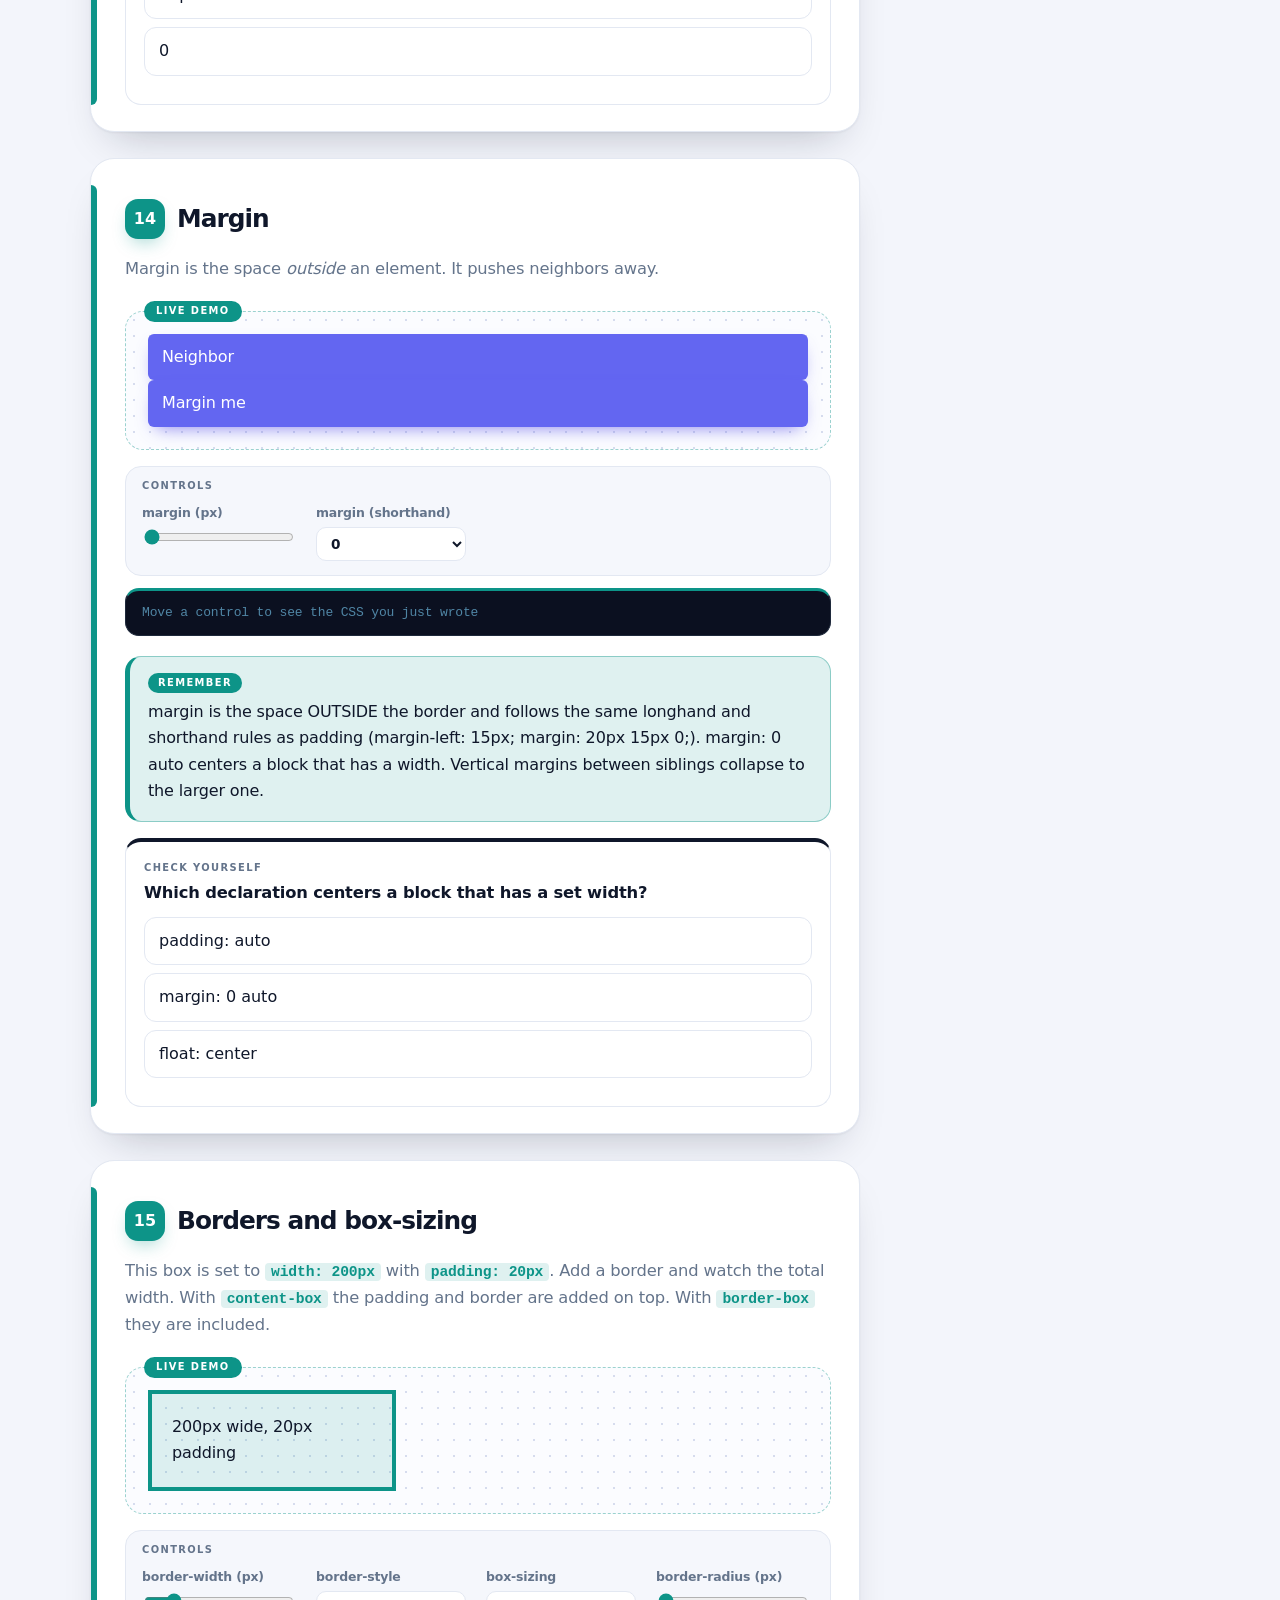
==== commit b11429a8: "added html lessons" ====
--- a/index.html
+++ b/index.html
@@ -20,7 +20,7 @@
   <div class="wrapper">
     <div class="header_con">
       <div class="main_logo"><a href="#top">CSS <span>Lab</span></a></div>
-      <div class="head_info">17 lessons · learn by doing</div>
+      <div class="head_info">28 lessons · learn by doing</div>
     </div>
   </div>
 </header>
@@ -30,10 +30,6 @@
   <div class="wrapper">
     <button class="hamburger" type="button" aria-label="Toggle menu">&#9776; Menu</button>
     <ul>
-      <li><a href="#basics">Basics</a></li>
-      <li><a href="#boxmodel">Box Model</a></li>
-      <li><a href="#layout">Layout</a></li>
-      <li><a href="#advanced">Advanced</a></li>
     </ul>
   </div>
 </div>
@@ -45,7 +41,7 @@
       <h1>Learn CSS <span>by breaking it</span></h1>
       <p>Live demos, the rules that matter, practice drills and a capstone where you rebuild a full page yourself.</p>
       <a href="#l1">Start Lesson 1</a><a class="ghost" href="capstone.html">Jump to the capstone</a>
-      <div class="stats"><div><b>17</b><span>Lessons</span></div><div><b>12</b><span>Drills</span></div><div><b>9</b><span>Game levels</span></div><div><b>10</b><span>Quiz questions</span></div></div>
+      <div class="stats"><div><b>28</b><span>Lessons</span></div><div><b>15</b><span>Drills</span></div><div><b>9</b><span>Game levels</span></div><div><b>16</b><span>Quiz questions</span></div></div>
     </div>
   </div>
 </div>
@@ -54,10 +50,12 @@
 <div id="middle">
   <div class="wrapper">
     <div class="middle_con">
-      <section class="mid_box1"><h2>Basics</h2><p>What CSS is, color, background and fonts.</p><a href="#l1">Lessons 1–4</a></section>
-      <section class="mid_box2"><h2>Box Model</h2><p>Width, height, padding and margin.</p><a href="#l4">Lessons 5–7</a></section>
-      <section class="mid_box3"><h2>Layout</h2><p>Display, flex, float, position.</p><a href="#l8">Lessons 8–11</a></section>
-      <section class="mid_box4"><h2>Advanced</h2><p>z-index, pseudo-elements, selectors, gradients, text.</p><a href="#l14">Lessons 12–17</a></section>
+      <section class="mid_box1"><h2>HTML Basics</h2><p>Tags, headings, links, images, lists and forms.</p><a href="#l18">Lessons 1–6</a></section>
+      <section class="mid_box2"><h2>CSS Basics</h2><p>What CSS is, color, background, fonts and units.</p><a href="#l1">Lessons 7–11</a></section>
+      <section class="mid_box3"><h2>Box Model</h2><p>Width, height, padding, margin and borders.</p><a href="#l4">Lessons 12–15</a></section>
+      <section class="mid_box4"><h2>Layout</h2><p>Display, flex, grid, float and position.</p><a href="#l8">Lessons 16–20</a></section>
+      <section class="mid_box5"><h2>Advanced</h2><p>z-index, pseudo-elements, selectors, gradients, text.</p><a href="#l14">Lessons 21–26</a></section>
+      <section class="mid_box6"><h2>Responsive</h2><p>Hover effects, transitions and media queries.</p><a href="#l27">Lessons 27–28</a></section>
     </div>
   </div>
 </div>
@@ -68,7 +66,113 @@
     <div class="main_con clearfix">
       <main id="top">
 
-        <h2 class="group" id="basics">Basics</h2>
+        <h2 class="group" id="htmlbasics">HTML Basics</h2>
+
+        <section class="lesson" id="l18">
+          <h3>1. The page skeleton</h3>
+          <p>Every web page is built with HTML. HTML uses tags such as <code>&lt;body&gt;</code> to say what each part of the page is. All pages share the same skeleton.</p>
+          <div class="stage"><pre class="skeleton" data-mode="all"><span class="sk-top">&lt;!DOCTYPE html&gt;
+&lt;html&gt;</span>
+<span class="sk-head">  &lt;head&gt;
+    &lt;title&gt;My page&lt;/title&gt;
+  &lt;/head&gt;</span>
+<span class="sk-body">  &lt;body&gt;
+    &lt;h1&gt;Hello!&lt;/h1&gt;
+    &lt;p&gt;Welcome to my page.&lt;/p&gt;
+  &lt;/body&gt;</span>
+<span class="sk-top">&lt;/html&gt;</span></pre></div>
+          <div class="controls">
+            <label>Highlight a part
+              <select data-attr="data-mode" data-target=".skeleton" data-label="part"><option value="all">Show everything</option><option value="head">&lt;head&gt;: info about the page (not shown)</option><option value="body">&lt;body&gt;: everything people see</option></select></label>
+          </div>
+          <pre class="readout"></pre>
+        </section>
+
+        <section class="lesson" id="l19">
+          <h3>2. Headings and text</h3>
+          <p>Tags mark up the meaning of text. Most tags open (<code>&lt;p&gt;</code>) and close (<code>&lt;/p&gt;</code>) around their content. Pick an element and see how it looks.</p>
+          <div class="stage"><div class="htmldemo target"><h1>Main title</h1></div></div>
+          <div class="controls">
+            <label>Pick an element
+              <select data-html data-target=".htmldemo">
+                <option value='<h1>Main title</h1>'>h1: the main heading</option>
+                <option value='<h2>Section title</h2>'>h2: a section heading</option>
+                <option value='<h3>Smaller heading</h3>'>h3: a smaller heading</option>
+                <option value='<p>This is a paragraph of text.</p>'>p: a paragraph</option>
+                <option value='<p>Some <strong>important</strong> and <em>emphasized</em> words.</p>'>strong and em inside a paragraph</option>
+              </select></label>
+          </div>
+          <pre class="readout"></pre>
+        </section>
+
+        <section class="lesson" id="l20">
+          <h3>3. Links and images</h3>
+          <p>A link needs an <code>href</code> (where it goes). An image needs a <code>src</code> (which file) and an <code>alt</code> (a description for people who cannot see it). You can even put an image inside a link.</p>
+          <div class="stage"><div class="htmldemo target"><a href="https://example.com">A link to another site</a></div></div>
+          <div class="controls">
+            <label>Pick an element
+              <select data-html data-target=".htmldemo">
+                <option value='<a href="https://example.com">A link to another site</a>'>a: a link</option>
+                <option value='<img src="favicon.svg" alt="CSS Lab logo" width="80">'>img: an image</option>
+                <option value='<img src="favicon.svg" alt="CSS Lab logo" width="40">'>img with a smaller width</option>
+                <option value='<a href="https://example.com"><img src="favicon.svg" alt="Go to example.com" width="60"></a>'>an image that is also a link</option>
+              </select></label>
+          </div>
+          <pre class="readout"></pre>
+        </section>
+
+        <section class="lesson" id="l21">
+          <h3>4. Lists</h3>
+          <p>Use <code>&lt;ul&gt;</code> for bullets and <code>&lt;ol&gt;</code> for numbers. Every item goes inside an <code>&lt;li&gt;</code>. Menus, like the one at the top of this site, are built from lists too.</p>
+          <div class="stage"><div class="htmldemo target"><ul><li>Apples</li><li>Bananas</li><li>Cherries</li></ul></div></div>
+          <div class="controls">
+            <label>Pick a list
+              <select data-html data-target=".htmldemo">
+                <option value='<ul><li>Apples</li><li>Bananas</li><li>Cherries</li></ul>'>ul: a bulleted list</option>
+                <option value='<ol><li>Apples</li><li>Bananas</li><li>Cherries</li></ol>'>ol: a numbered list</option>
+                <option value='<ul><li>Fruit<ul><li>Apples</li><li>Bananas</li></ul></li><li>Vegetables</li></ul>'>a list inside a list</option>
+              </select></label>
+          </div>
+          <pre class="readout"></pre>
+        </section>
+
+        <section class="lesson" id="l22">
+          <h3>5. Forms</h3>
+          <p>A form collects information from people. Each field has its own tag, and a <code>&lt;label&gt;</code> tells people what to type. Try each one.</p>
+          <div class="stage"><div class="htmldemo target"><label>Name <input type="text" placeholder="Your name"></label></div></div>
+          <div class="controls">
+            <label>Pick a field
+              <select data-html data-target=".htmldemo">
+                <option value='<label>Name <input type="text" placeholder="Your name"></label>'>input: a text box</option>
+                <option value='<label>Email <input type="email" placeholder="you@example.com"></label>'>input type="email"</option>
+                <option value='<label><input type="checkbox"> Remember me</label>'>input type="checkbox"</option>
+                <option value='<label>City <select><option>Cebu</option><option>Manila</option><option>Davao</option></select></label>'>select: a dropdown</option>
+                <option value='<textarea rows="3" placeholder="Your message"></textarea>'>textarea: a bigger text box</option>
+                <option value='<button type="button">Send</button>'>button</option>
+              </select></label>
+          </div>
+          <pre class="readout"></pre>
+        </section>
+
+        <section class="lesson" id="l23">
+          <h3>6. Class and id</h3>
+          <p>The <code>class</code> and <code>id</code> attributes connect your HTML to your CSS. The CSS for this demo is shown below. Pick an element and see which rules it gets.</p>
+          <div class="stage"><div class="htmldemo target"><p>No class, no id</p></div></div>
+          <div class="controls">
+            <label>Pick an element
+              <select data-html data-target=".htmldemo">
+                <option value='<p>No class, no id</p>'>p: no class, no id</option>
+                <option value='<p class="note">I have class="note"</p>'>p with class="note"</option>
+                <option value='<p id="intro">I have id="intro"</p>'>p with id="intro"</option>
+                <option value='<p class="note" id="intro">I have both</p>'>p with a class and an id</option>
+              </select></label>
+          </div>
+          <pre class="code">.note  { background: #e0f2fe; border-left: 4px solid #0284c7; }
+#intro { border: 2px dashed #ea580c; }</pre>
+          <pre class="readout"></pre>
+        </section>
+
+        <h2 class="group" id="basics">CSS Basics</h2>
 
         <section class="lesson" id="l1">
           <h3>1. What is CSS?</h3>
@@ -142,6 +246,21 @@
           <pre class="readout"></pre>
         </section>
 
+        <section class="lesson" id="l24">
+          <h3>5. Units: px, %, rem and vw</h3>
+          <p>A size needs a unit. <code>px</code> is fixed. <code>%</code> follows the parent. <code>rem</code> follows the root font size (16px by default). <code>vw</code> is 1% of the screen width. Resize your browser window and watch the numbers.</p>
+          <div class="stage"><div class="unitbox target">Resize the window: some sizes change, some do not.</div></div>
+          <div class="controls">
+            <label>width
+              <select data-prop="width"><option>200px</option><option>50%</option><option>10rem</option><option>40vw</option><option>100%</option></select></label>
+            <label>font-size
+              <select data-prop="font-size"><option>16px</option><option>1rem</option><option>2rem</option><option>150%</option><option>5vw</option></select></label>
+          </div>
+          <p class="measure" data-metric="width" data-label="Box width"></p>
+          <p class="measure" data-metric="fontsize" data-label="Text size"></p>
+          <pre class="readout"></pre>
+        </section>
+
         <h2 class="group" id="boxmodel">Box Model</h2>
 
         <section class="lesson" id="l4">
@@ -176,6 +295,22 @@
             <label>margin (shorthand)
               <select data-prop="margin"><option>0</option><option>20px 15px</option><option>20px 15px 0</option><option>0 auto</option></select></label>
           </div>
+          <pre class="readout"></pre>
+        </section>
+
+        <section class="lesson" id="l25">
+          <h3>8. Borders and box-sizing</h3>
+          <p>This box is set to <code>width: 200px</code> with <code>padding: 20px</code>. Add a border and watch the total width. With <code>content-box</code> the padding and border are added on top. With <code>border-box</code> they are included.</p>
+          <div class="stage"><div class="borderdemo target">200px wide, 20px padding</div></div>
+          <div class="controls">
+            <label>border-width (px) <input type="range" min="0" max="24" value="4" data-prop="border-width" data-unit="px"></label>
+            <label>border-style
+              <select data-prop="border-style"><option>solid</option><option>dashed</option><option>dotted</option><option>double</option></select></label>
+            <label>box-sizing
+              <select data-prop="box-sizing"><option>content-box</option><option>border-box</option></select></label>
+            <label>border-radius (px) <input type="range" min="0" max="40" value="0" data-prop="border-radius" data-unit="px"></label>
+          </div>
+          <p class="measure" data-metric="width" data-label="Total box width"></p>
           <pre class="readout"></pre>
         </section>
 
@@ -207,6 +342,18 @@
               <select data-prop="justify-content"><option>flex-start</option><option>center</option><option>flex-end</option><option>space-between</option><option>space-around</option></select></label>
             <label>align-items
               <select data-prop="align-items"><option>stretch</option><option>flex-start</option><option>center</option><option>flex-end</option></select></label>
+          </div>
+          <pre class="readout"></pre>
+        </section>
+
+        <section class="lesson" id="l26">
+          <h3>11. CSS Grid</h3>
+          <p>Grid puts items into rows and columns. Put <code>display: grid</code> on the parent, then describe the columns. <code>fr</code> means one share of the free space.</p>
+          <div class="stage"><div class="griddemo target"><div class="box">1</div><div class="box">2</div><div class="box">3</div><div class="box">4</div><div class="box">5</div><div class="box">6</div></div></div>
+          <div class="controls">
+            <label>grid-template-columns
+              <select data-prop="grid-template-columns"><option>1fr 1fr 1fr</option><option>1fr 2fr</option><option>repeat(2, 1fr)</option><option>100px 1fr</option><option>repeat(auto-fit, minmax(90px, 1fr))</option></select></label>
+            <label>gap (px) <input type="range" min="0" max="30" value="8" data-prop="gap" data-unit="px"></label>
           </div>
           <pre class="readout"></pre>
         </section>
@@ -321,20 +468,62 @@
           <pre class="readout"></pre>
         </section>
 
+        <h2 class="group" id="responsive">Responsive &amp; Interactive</h2>
+
+        <section class="lesson" id="l27">
+          <h3>27. :hover and transitions</h3>
+          <p><code>:hover</code> styles an element while the pointer is over it (on a phone, while it is tapped). A <code>transition</code> makes the change animate smoothly. Hover over the button, or tap it.</p>
+          <div class="stage hoverdemo" data-mode="color"><button type="button" class="hbtn">Hover or tap me</button></div>
+          <div class="controls">
+            <label>Hover effect
+              <select data-attr="data-mode" data-target=".hoverdemo" data-label="rule"><option value="color">button:hover { background: pink; }</option><option value="lift">button:hover { transform: translateY(-6px); }</option><option value="grow">button:hover { transform: scale(1.15); }</option><option value="none">(no hover rule)</option></select></label>
+            <label>Transition
+              <select data-prop="transition" data-target=".hbtn" data-literal><option>none</option><option>all .3s ease</option><option>all 1s ease</option></select></label>
+            <label><input type="checkbox" data-class="force" data-target=".hoverdemo"> Show the hover state (for touch screens)</label>
+          </div>
+          <pre class="readout"></pre>
+        </section>
+
+        <section class="lesson" id="l28">
+          <h3>28. Responsive design</h3>
+          <p>A responsive page fits every screen. A media query applies rules only on some screen sizes. This demo is a real page inside a frame. Slide the screen width below 600px and watch the layout switch.</p>
+          <div class="stage resstage"><div class="devwrap"><iframe id="resframe" title="Responsive demo page" scrolling="no"></iframe></div></div>
+          <div class="controls">
+            <label>Screen width (px) <input type="range" id="resW" min="280" max="800" step="10" value="700"></label>
+          </div>
+          <pre class="readout" id="resinfo"></pre>
+          <pre class="code">&lt;meta name="viewport" content="width=device-width, initial-scale=1"&gt;
+
+.cards { display: flex; gap: 12px; }
+
+@media (max-width: 600px) {
+  .cards { flex-direction: column; }
+}</pre>
+        </section>
+
       </main>
 
       <aside class="sidebar">
         <h3>Lessons</h3>
         <ol>
+          <li><a href="#l18">The page skeleton</a></li>
+          <li><a href="#l19">Headings &amp; text</a></li>
+          <li><a href="#l20">Links &amp; images</a></li>
+          <li><a href="#l21">Lists</a></li>
+          <li><a href="#l22">Forms</a></li>
+          <li><a href="#l23">Class &amp; id</a></li>
           <li><a href="#l1">What is CSS</a></li>
           <li><a href="#l2">Color</a></li>
           <li><a href="#l3">Background</a></li>
           <li><a href="#l7">Fonts</a></li>
+          <li><a href="#l24">Units</a></li>
           <li><a href="#l4">Width &amp; Height</a></li>
           <li><a href="#l5">Padding</a></li>
           <li><a href="#l6">Margin</a></li>
+          <li><a href="#l25">Borders &amp; box-sizing</a></li>
           <li><a href="#l8">Display</a></li>
           <li><a href="#l9">Flex</a></li>
+          <li><a href="#l26">Grid</a></li>
           <li><a href="#l10">Float &amp; clearfix</a></li>
           <li><a href="#l13">Position</a></li>
           <li><a href="#l14">z-index</a></li>
@@ -343,6 +532,8 @@
           <li><a href="#l15">Selectors</a></li>
           <li><a href="#l16">Gradients</a></li>
           <li><a href="#l17">Text &amp; border-radius</a></li>
+          <li><a href="#l27">:hover &amp; transitions</a></li>
+          <li><a href="#l28">Responsive design</a></li>
         </ol>
       </aside>
     </div>
@@ -361,10 +552,12 @@
     <div class="wrapper footer_btm_con">
       <div class="footer_nav">
         <ul>
-          <li><a href="#basics">Basics</a></li>
-          <li><a href="#boxmodel">Box Model</a></li>
-          <li><a href="#layout">Layout</a></li>
-          <li><a href="#advanced">Advanced</a></li>
+          <li><a href="#htmlbasics">HTML</a></li>
+      <li><a href="#basics">Basics</a></li>
+      <li><a href="#boxmodel">Box Model</a></li>
+      <li><a href="#layout">Layout</a></li>
+      <li><a href="#advanced">Advanced</a></li>
+      <li><a href="#responsive">Responsive</a></li>
         </ul>
       </div>
       <div class="copyright">&copy; CSS Lab</div>
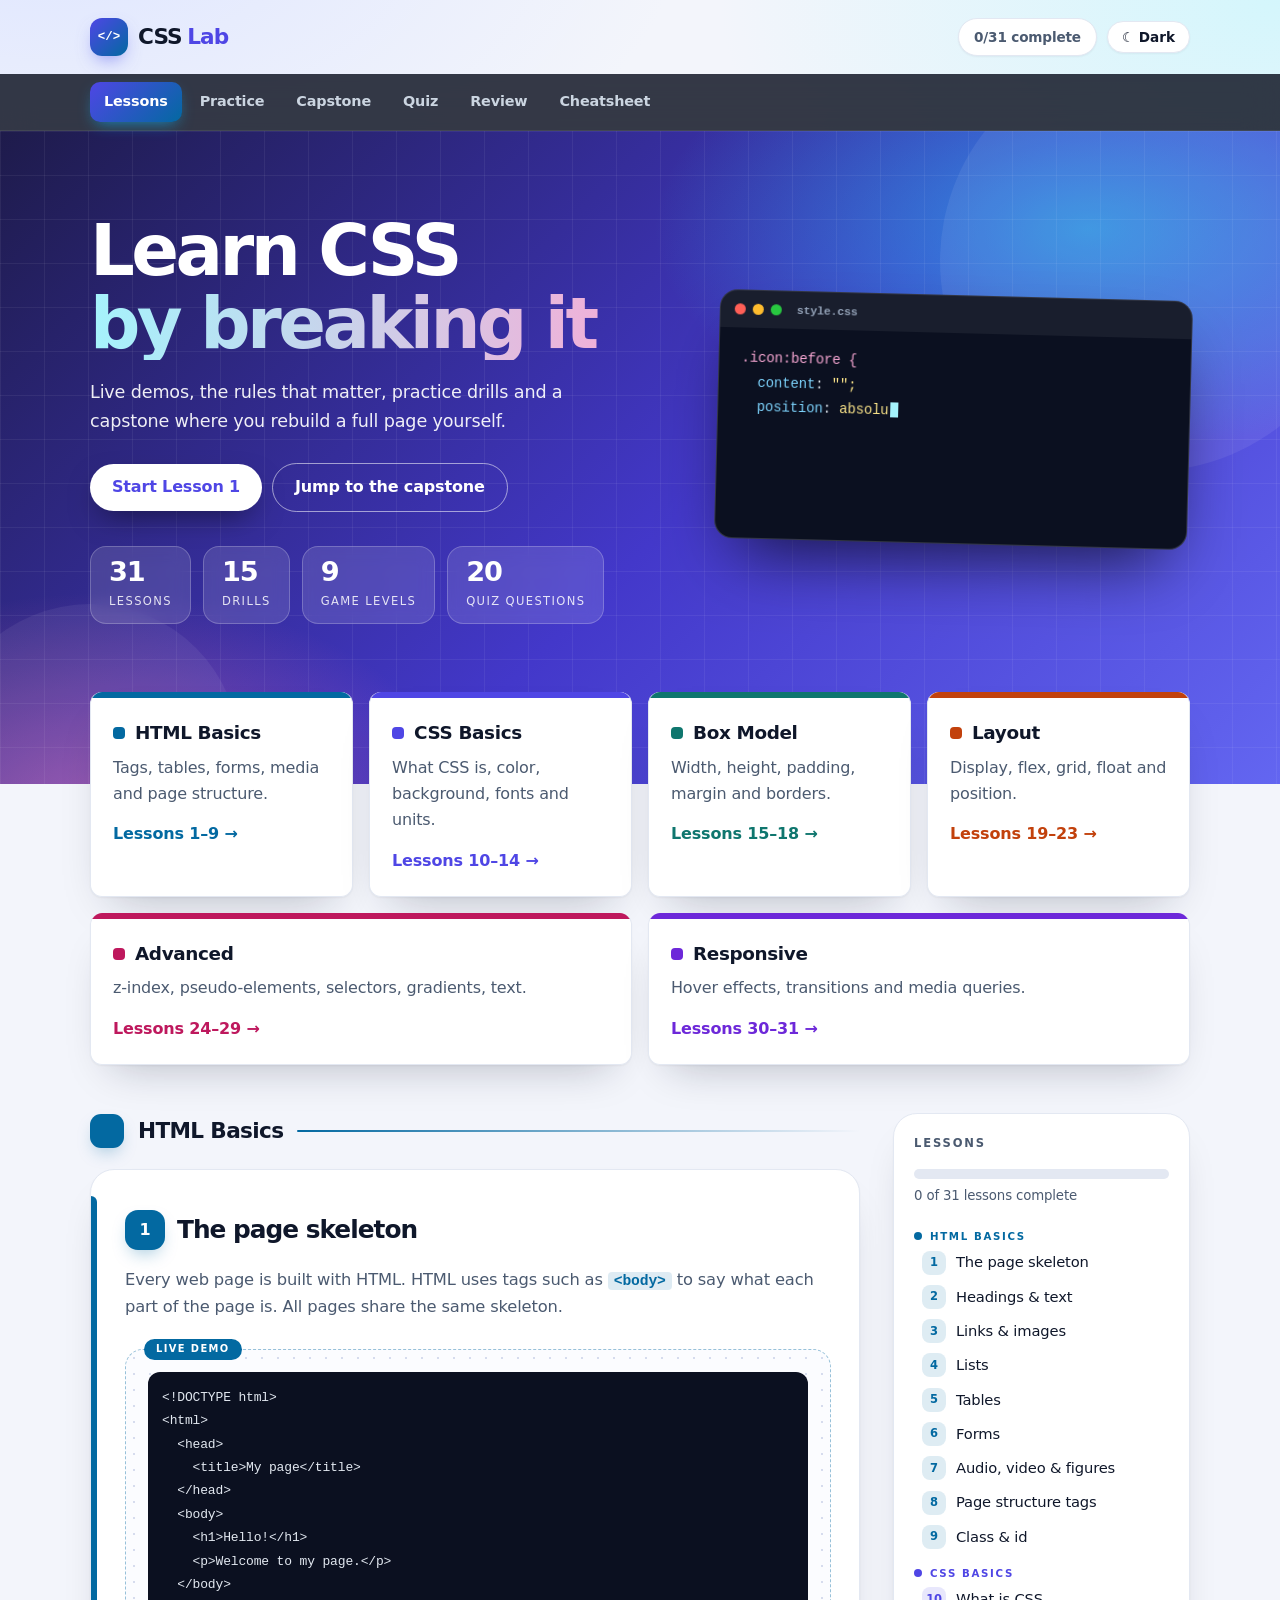
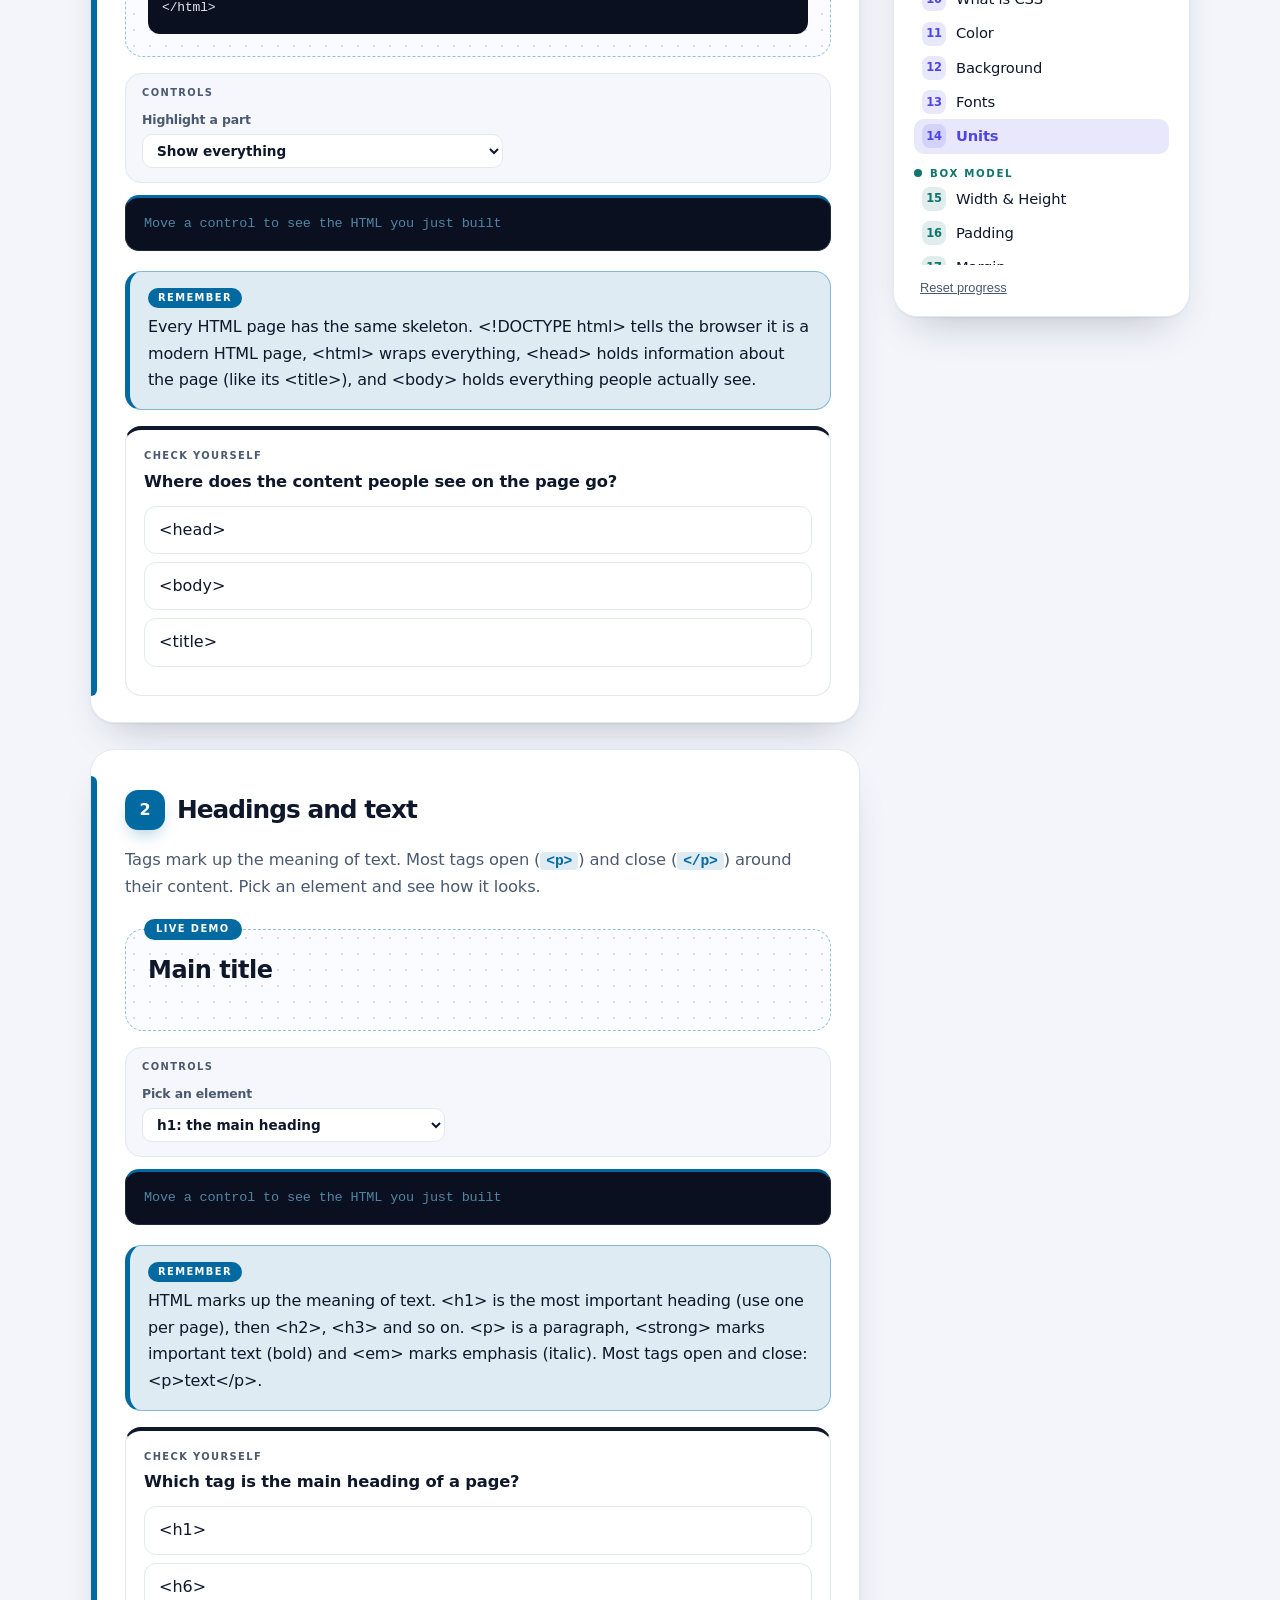
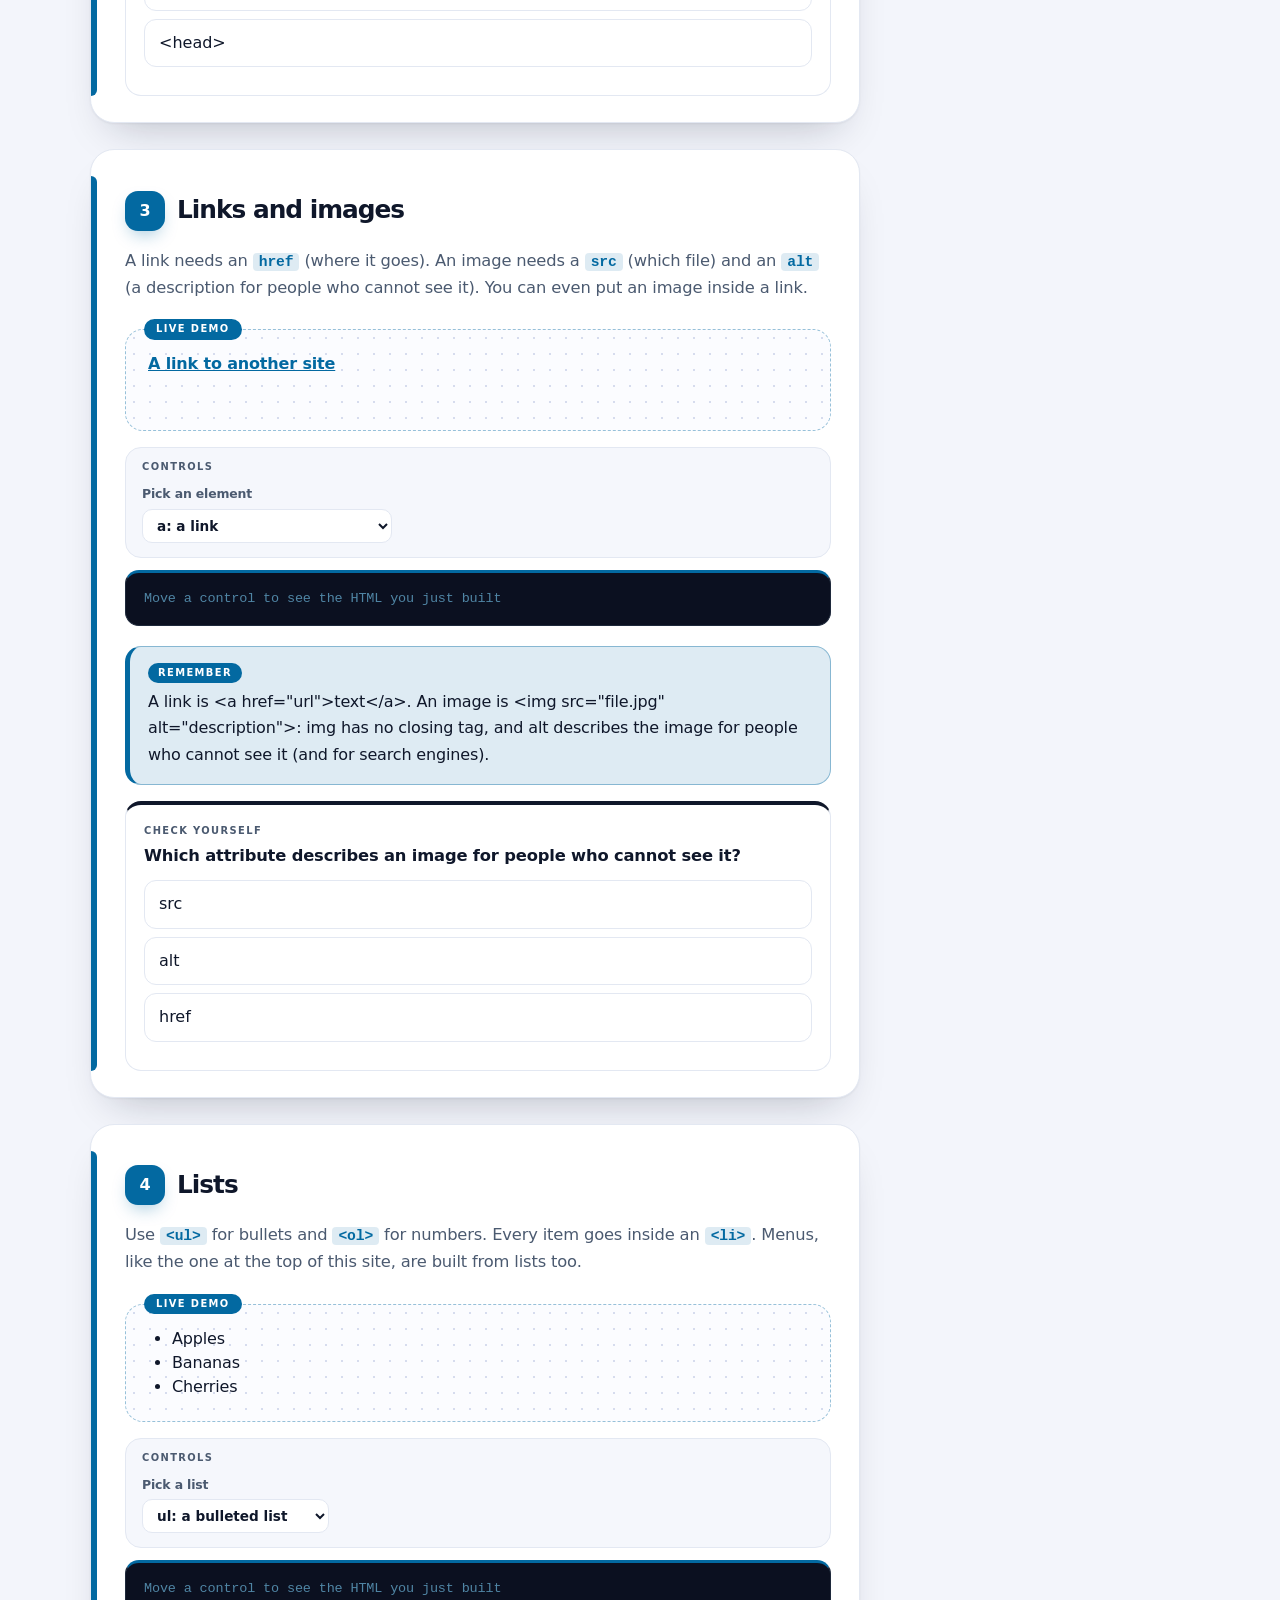
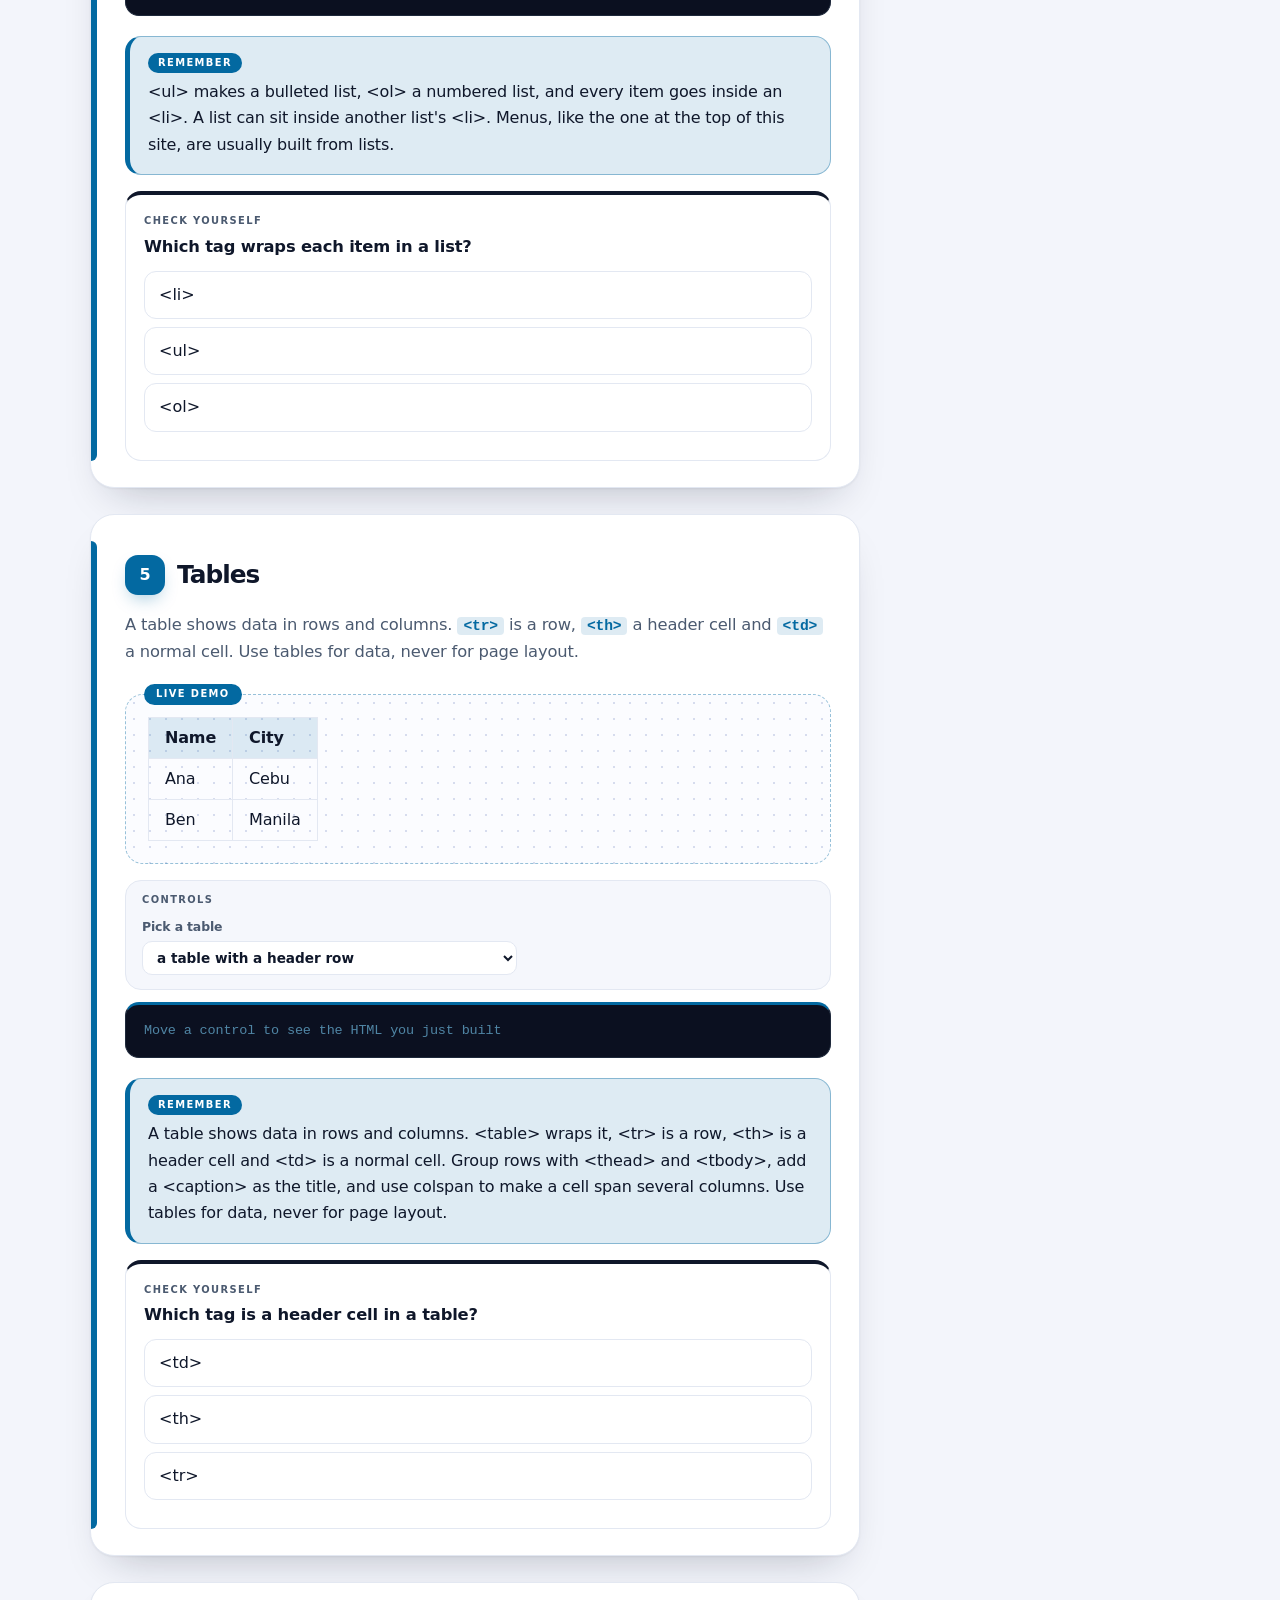
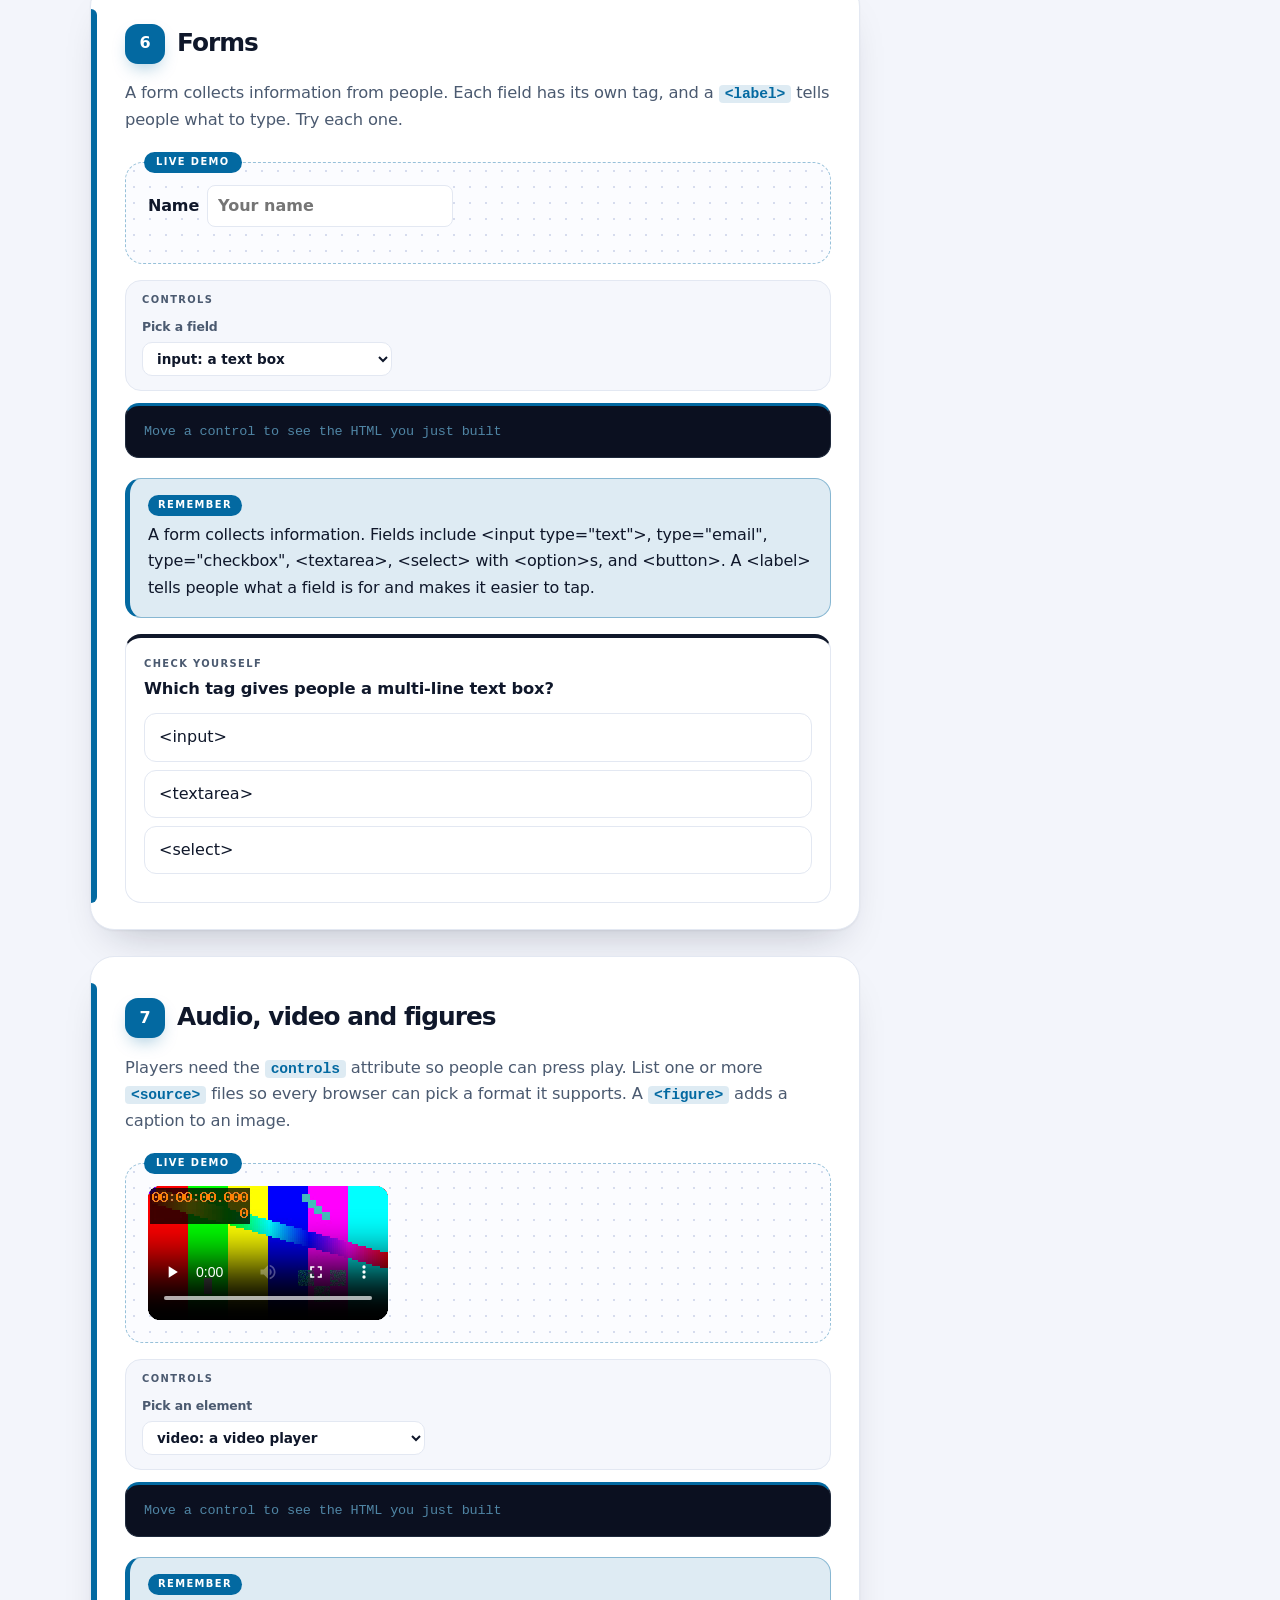
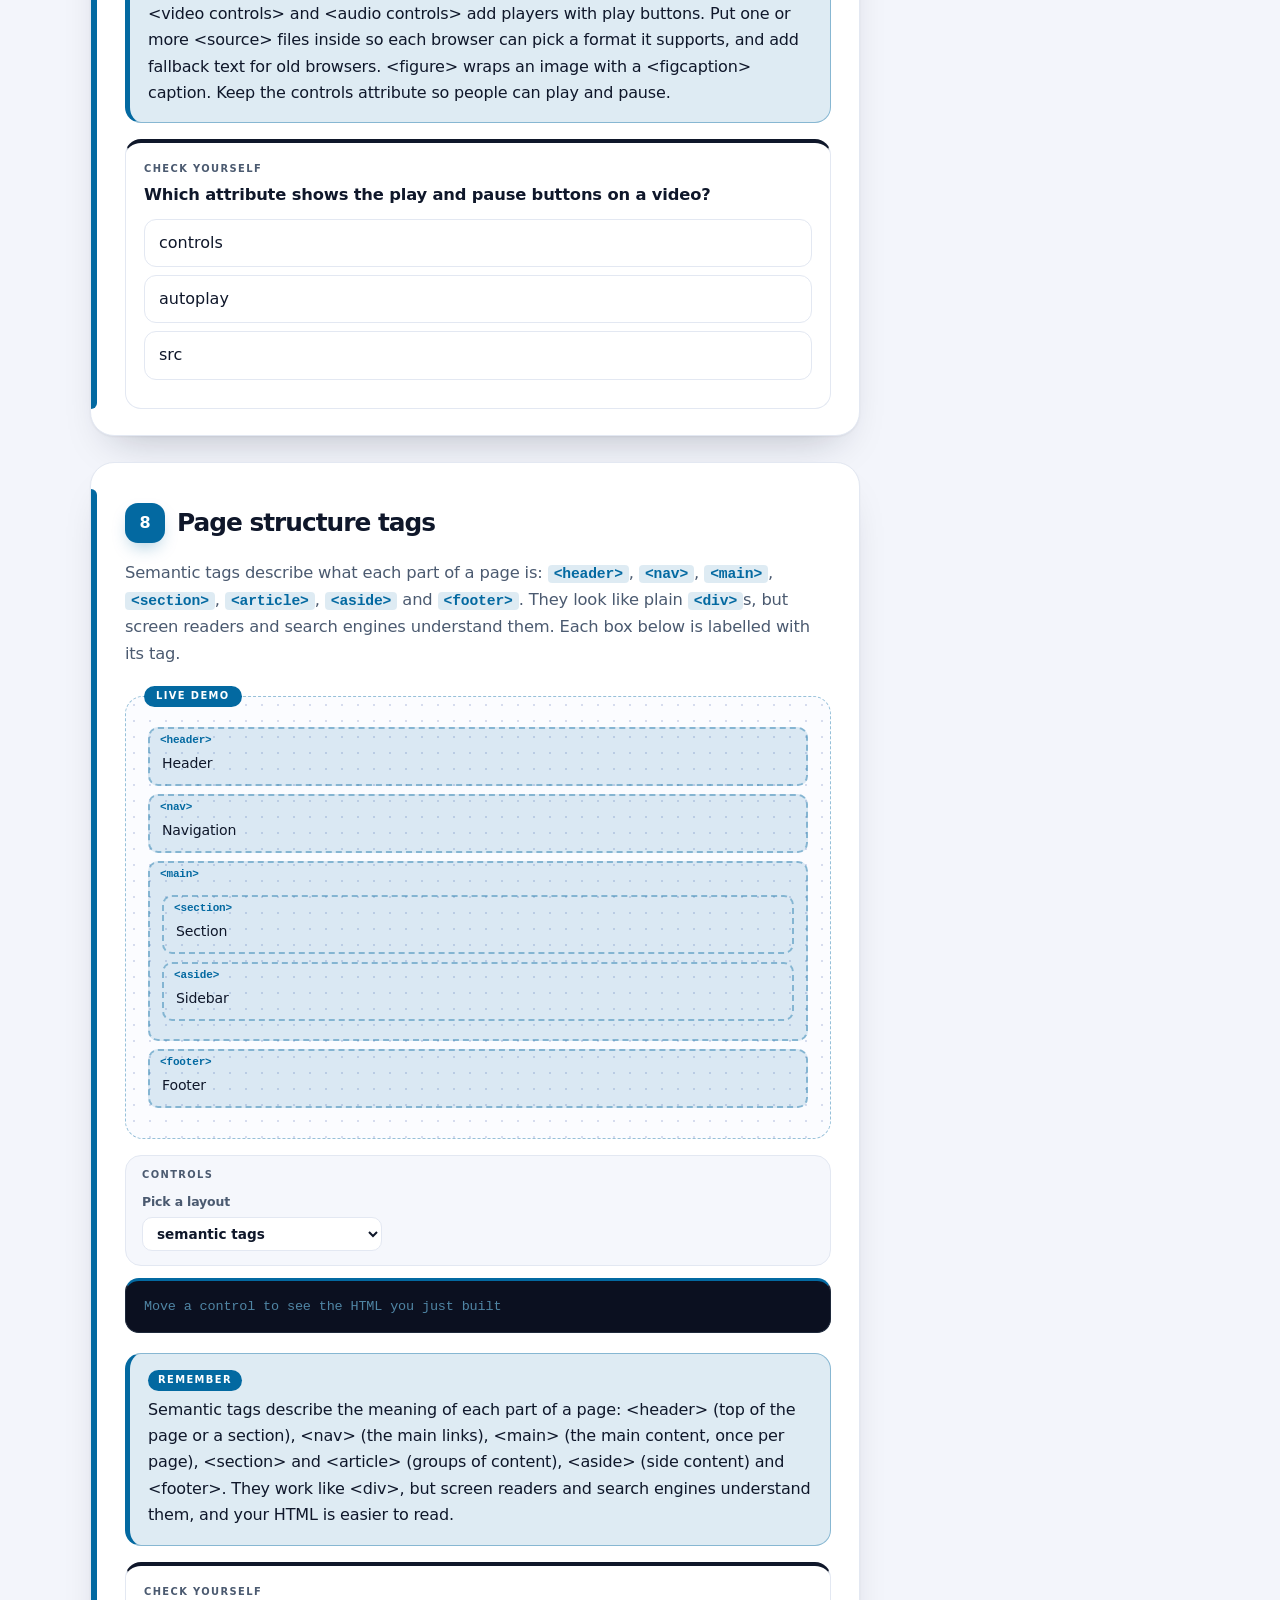
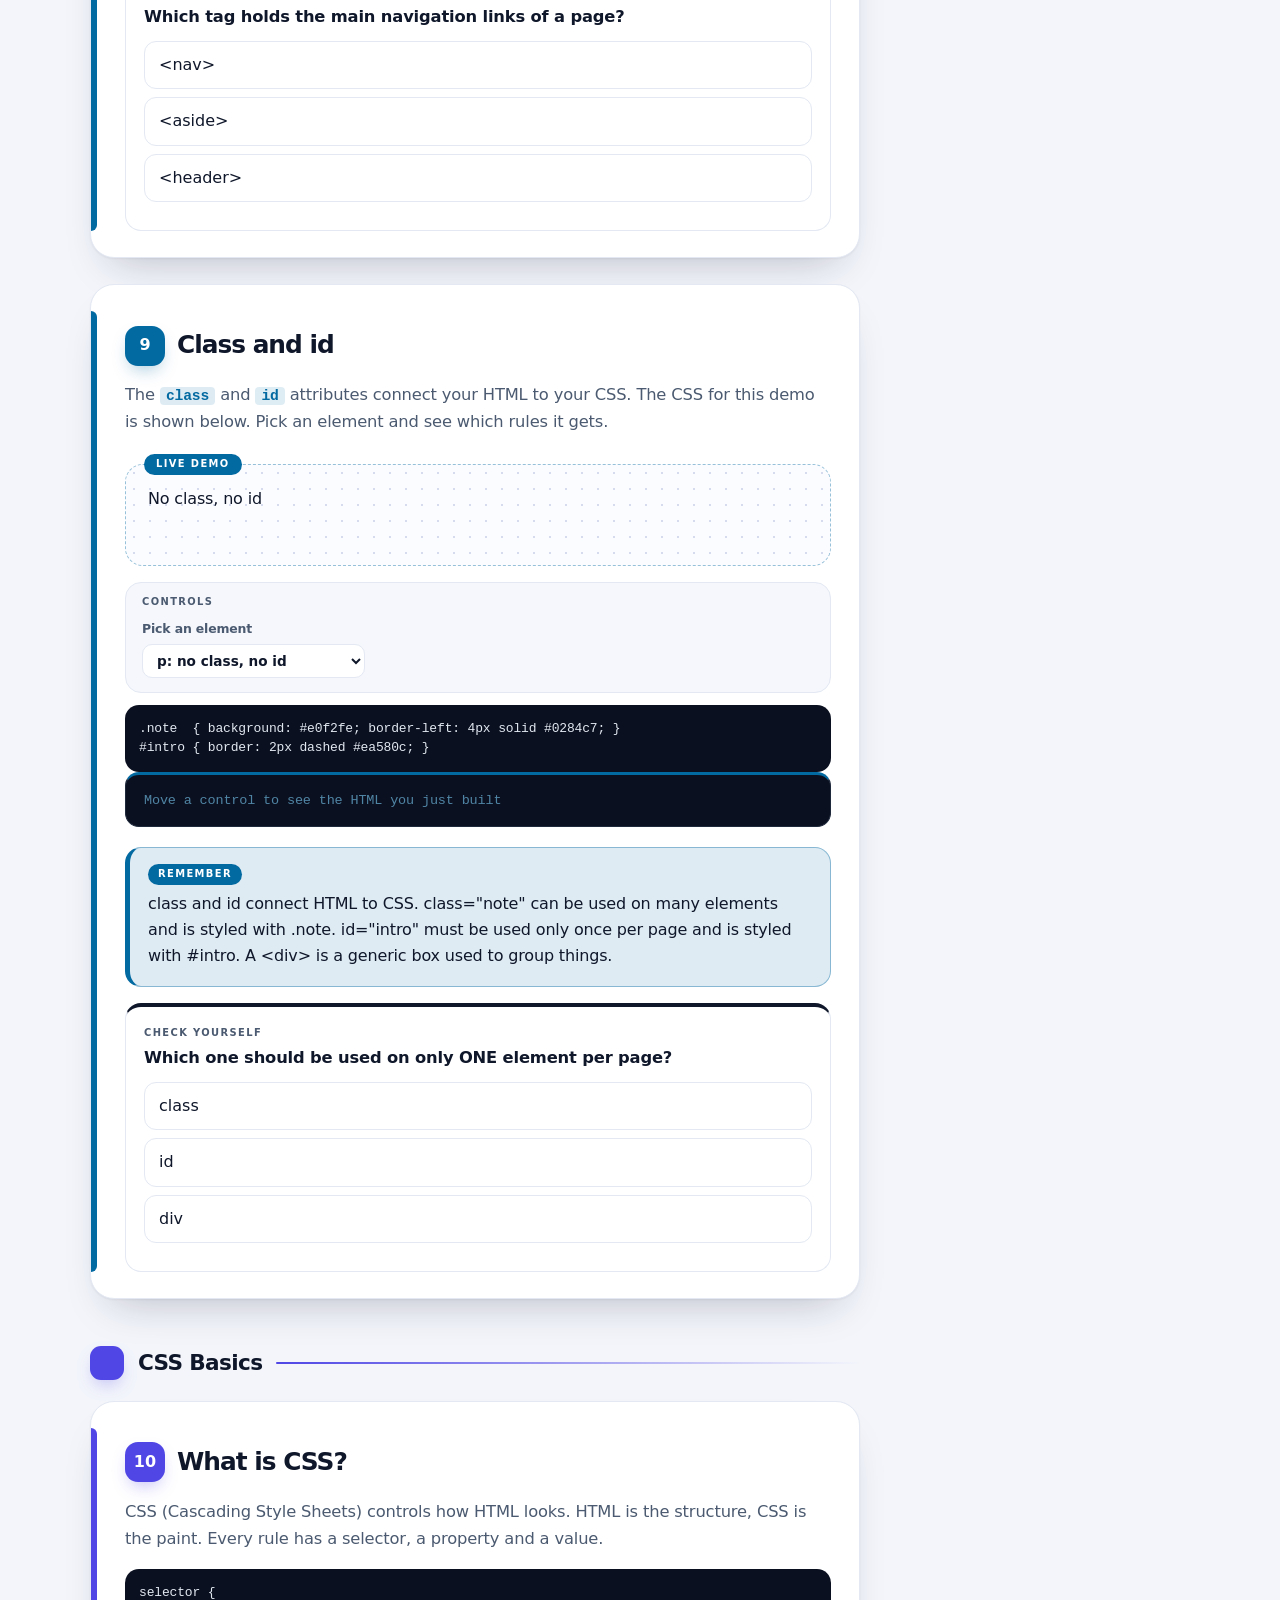
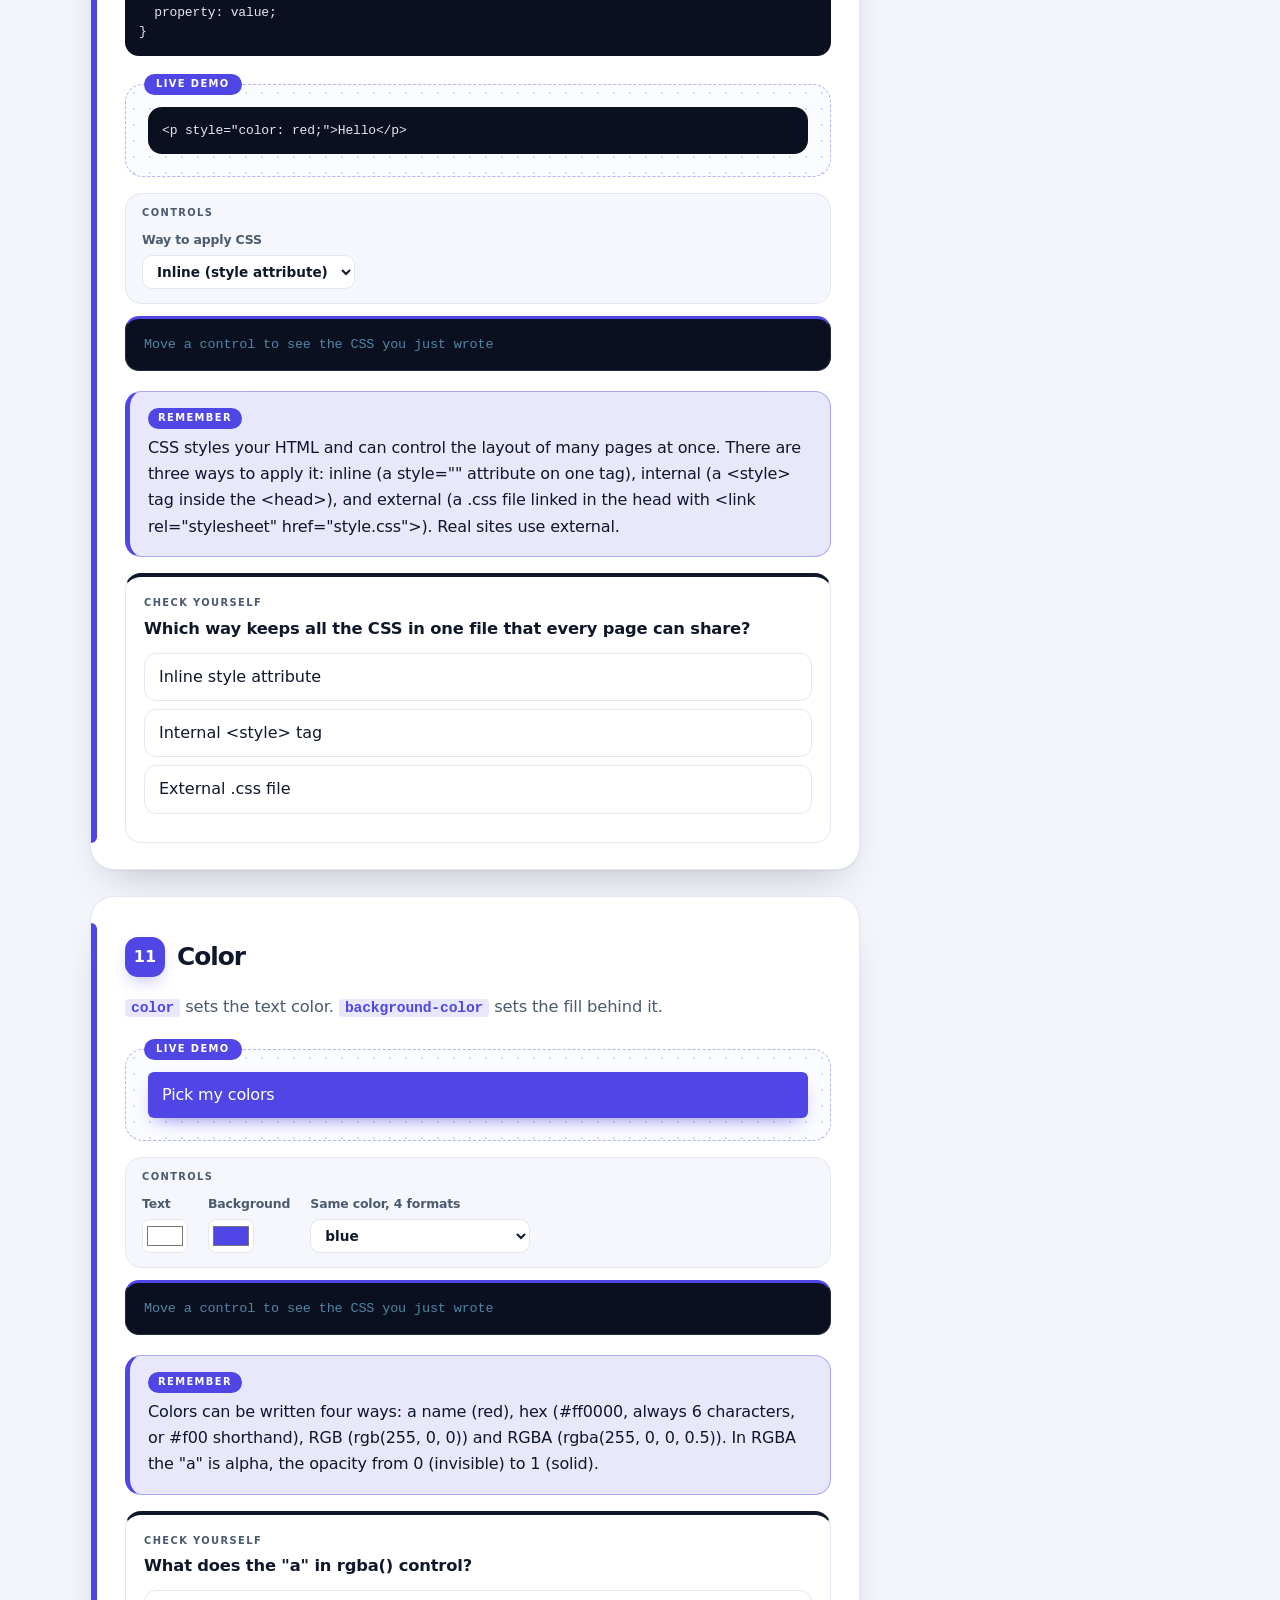
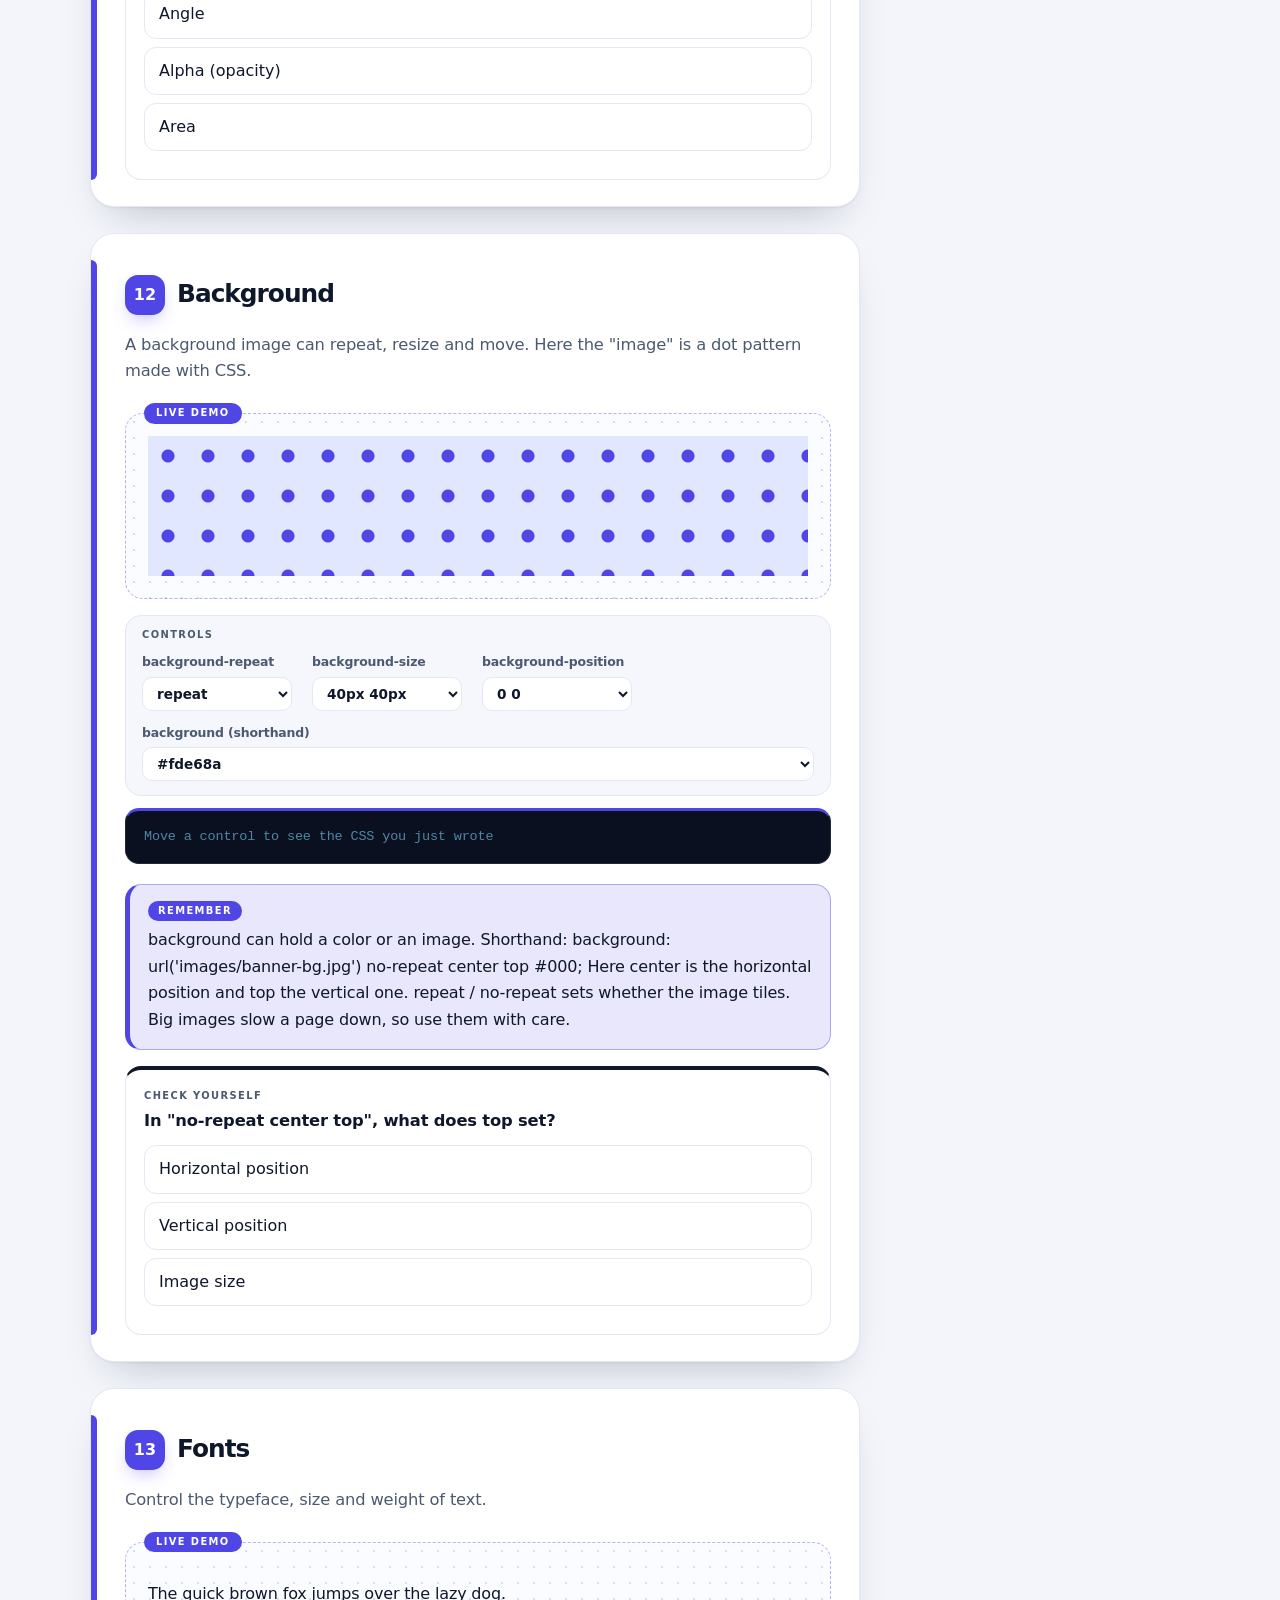
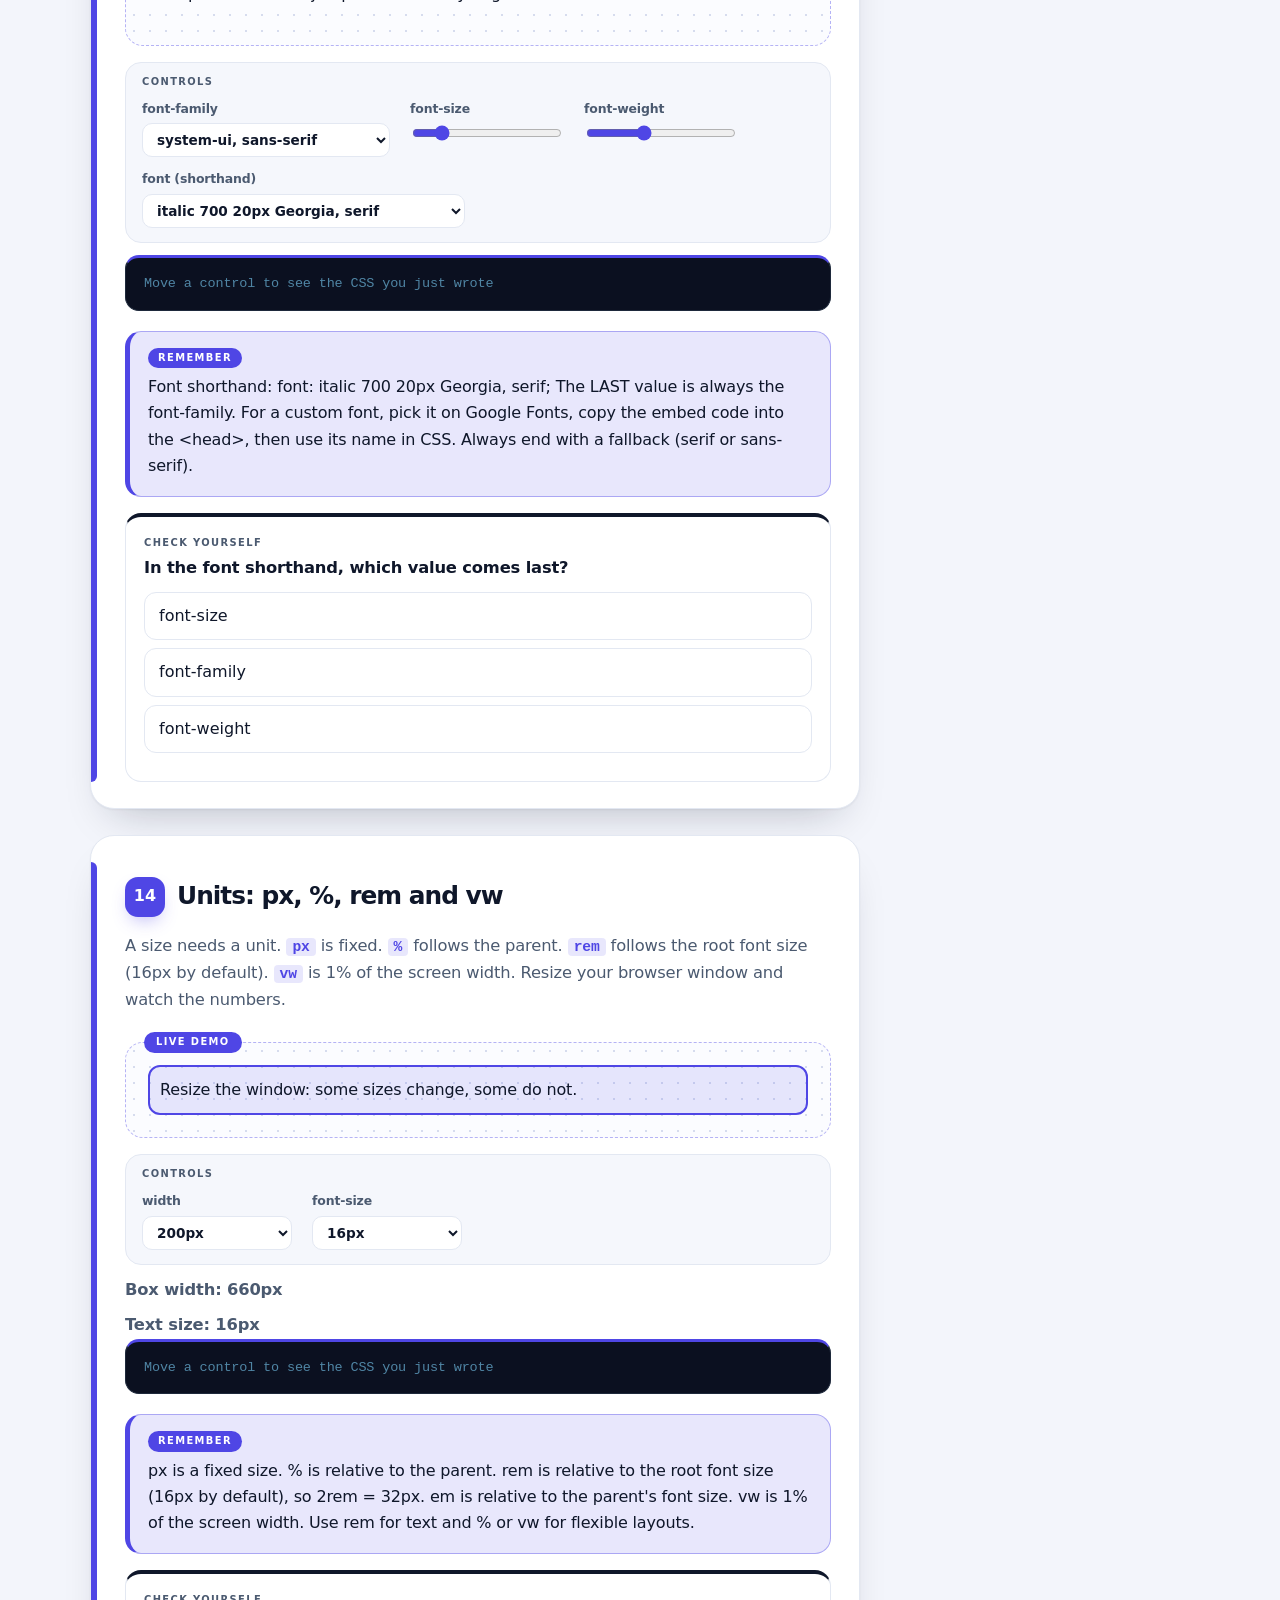
==== commit 135ec066: "updates" ====
--- a/index.html
+++ b/index.html
@@ -20,7 +20,7 @@
   <div class="wrapper">
     <div class="header_con">
       <div class="main_logo"><a href="#top">CSS <span>Lab</span></a></div>
-      <div class="head_info">28 lessons · learn by doing</div>
+      <div class="head_info">31 lessons · learn by doing</div>
     </div>
   </div>
 </header>
@@ -41,7 +41,7 @@
       <h1>Learn CSS <span>by breaking it</span></h1>
       <p>Live demos, the rules that matter, practice drills and a capstone where you rebuild a full page yourself.</p>
       <a href="#l1">Start Lesson 1</a><a class="ghost" href="capstone.html">Jump to the capstone</a>
-      <div class="stats"><div><b>28</b><span>Lessons</span></div><div><b>15</b><span>Drills</span></div><div><b>9</b><span>Game levels</span></div><div><b>16</b><span>Quiz questions</span></div></div>
+      <div class="stats"><div><b>31</b><span>Lessons</span></div><div><b>15</b><span>Drills</span></div><div><b>9</b><span>Game levels</span></div><div><b>20</b><span>Quiz questions</span></div></div>
     </div>
   </div>
 </div>
@@ -50,12 +50,12 @@
 <div id="middle">
   <div class="wrapper">
     <div class="middle_con">
-      <section class="mid_box1"><h2>HTML Basics</h2><p>Tags, headings, links, images, lists and forms.</p><a href="#l18">Lessons 1–6</a></section>
-      <section class="mid_box2"><h2>CSS Basics</h2><p>What CSS is, color, background, fonts and units.</p><a href="#l1">Lessons 7–11</a></section>
-      <section class="mid_box3"><h2>Box Model</h2><p>Width, height, padding, margin and borders.</p><a href="#l4">Lessons 12–15</a></section>
-      <section class="mid_box4"><h2>Layout</h2><p>Display, flex, grid, float and position.</p><a href="#l8">Lessons 16–20</a></section>
-      <section class="mid_box5"><h2>Advanced</h2><p>z-index, pseudo-elements, selectors, gradients, text.</p><a href="#l14">Lessons 21–26</a></section>
-      <section class="mid_box6"><h2>Responsive</h2><p>Hover effects, transitions and media queries.</p><a href="#l27">Lessons 27–28</a></section>
+      <section class="mid_box1"><h2>HTML Basics</h2><p>Tags, tables, forms, media and page structure.</p><a href="#l18">Lessons 1–9</a></section>
+      <section class="mid_box2"><h2>CSS Basics</h2><p>What CSS is, color, background, fonts and units.</p><a href="#l1">Lessons 10–14</a></section>
+      <section class="mid_box3"><h2>Box Model</h2><p>Width, height, padding, margin and borders.</p><a href="#l4">Lessons 15–18</a></section>
+      <section class="mid_box4"><h2>Layout</h2><p>Display, flex, grid, float and position.</p><a href="#l8">Lessons 19–23</a></section>
+      <section class="mid_box5"><h2>Advanced</h2><p>z-index, pseudo-elements, selectors, gradients, text.</p><a href="#l14">Lessons 24–29</a></section>
+      <section class="mid_box6"><h2>Responsive</h2><p>Hover effects, transitions and media queries.</p><a href="#l27">Lessons 30–31</a></section>
     </div>
   </div>
 </div>
@@ -136,6 +136,22 @@
           <pre class="readout"></pre>
         </section>
 
+        <section class="lesson" id="l29">
+          <h3>5. Tables</h3>
+          <p>A table shows data in rows and columns. <code>&lt;tr&gt;</code> is a row, <code>&lt;th&gt;</code> a header cell and <code>&lt;td&gt;</code> a normal cell. Use tables for data, never for page layout.</p>
+          <div class="stage"><div class="htmldemo target"><table><thead><tr><th>Name</th><th>City</th></tr></thead><tbody><tr><td>Ana</td><td>Cebu</td></tr><tr><td>Ben</td><td>Manila</td></tr></tbody></table></div></div>
+          <div class="controls">
+            <label>Pick a table
+              <select data-html data-target=".htmldemo">
+                <option value='<table><thead><tr><th>Name</th><th>City</th></tr></thead><tbody><tr><td>Ana</td><td>Cebu</td></tr><tr><td>Ben</td><td>Manila</td></tr></tbody></table>'>a table with a header row</option>
+                <option value='<table><caption>Students</caption><thead><tr><th>Name</th><th>City</th></tr></thead><tbody><tr><td>Ana</td><td>Cebu</td></tr><tr><td>Ben</td><td>Manila</td></tr></tbody></table>'>add a caption (the table title)</option>
+                <option value='<table><thead><tr><th colspan="2">Team</th></tr></thead><tbody><tr><td>Ana</td><td>Cebu</td></tr><tr><td>Ben</td><td>Manila</td></tr></tbody></table>'>a header cell spanning 2 columns (colspan)</option>
+                <option value='<table><tbody><tr><td>Ana</td><td>Cebu</td></tr><tr><td>Ben</td><td>Manila</td></tr></tbody></table>'>no header row (only td cells)</option>
+              </select></label>
+          </div>
+          <pre class="readout"></pre>
+        </section>
+
         <section class="lesson" id="l22">
           <h3>5. Forms</h3>
           <p>A form collects information from people. Each field has its own tag, and a <code>&lt;label&gt;</code> tells people what to type. Try each one.</p>
@@ -149,6 +165,37 @@
                 <option value='<label>City <select><option>Cebu</option><option>Manila</option><option>Davao</option></select></label>'>select: a dropdown</option>
                 <option value='<textarea rows="3" placeholder="Your message"></textarea>'>textarea: a bigger text box</option>
                 <option value='<button type="button">Send</button>'>button</option>
+              </select></label>
+          </div>
+          <pre class="readout"></pre>
+        </section>
+
+        <section class="lesson" id="l30">
+          <h3>7. Audio, video and figures</h3>
+          <p>Players need the <code>controls</code> attribute so people can press play. List one or more <code>&lt;source&gt;</code> files so every browser can pick a format it supports. A <code>&lt;figure&gt;</code> adds a caption to an image.</p>
+          <div class="stage"><div class="htmldemo target"><video controls width="240"><source src="media/sample.webm" type="video/webm"><source src="media/sample.mp4" type="video/mp4">Your browser does not support video.</video></div></div>
+          <div class="controls">
+            <label>Pick an element
+              <select data-html data-target=".htmldemo">
+                <option value='<video controls width="240"><source src="media/sample.webm" type="video/webm"><source src="media/sample.mp4" type="video/mp4">Your browser does not support video.</video>'>video: a video player</option>
+                <option value='<audio controls><source src="media/sample.wav" type="audio/wav">Your browser does not support audio.</audio>'>audio: a sound player</option>
+                <option value='<figure><img src="favicon.svg" alt="CSS Lab logo" width="80"><figcaption>The CSS Lab logo</figcaption></figure>'>figure: an image with a caption</option>
+              </select></label>
+          </div>
+          <pre class="readout"></pre>
+        </section>
+
+        <section class="lesson" id="l31">
+          <h3>8. Page structure tags</h3>
+          <p>Semantic tags describe what each part of a page is: <code>&lt;header&gt;</code>, <code>&lt;nav&gt;</code>, <code>&lt;main&gt;</code>, <code>&lt;section&gt;</code>, <code>&lt;article&gt;</code>, <code>&lt;aside&gt;</code> and <code>&lt;footer&gt;</code>. They look like plain <code>&lt;div&gt;</code>s, but screen readers and search engines understand them. Each box below is labelled with its tag.</p>
+          <div class="stage"><div class="htmldemo target"><header>Header</header><nav>Navigation</nav><main><section>Section</section><aside>Sidebar</aside></main><footer>Footer</footer></div></div>
+          <div class="controls">
+            <label>Pick a layout
+              <select data-html data-target=".htmldemo">
+                <option value='<header>Header</header><nav>Navigation</nav><main><section>Section</section><aside>Sidebar</aside></main><footer>Footer</footer>'>semantic tags</option>
+                <option value='<div class="header">Header</div><div class="nav">Navigation</div><div class="main"><div class="section">Section</div><div class="aside">Sidebar</div></div><div class="footer">Footer</div>'>only divs (harder to read)</option>
+                <option value='<main><article><h2>Blog post</h2><p>The text of the post.</p></article></main>'>an article inside main</option>
+                <option value='<nav><a href="#">Home</a> <a href="#">About</a> <a href="#">Contact</a></nav>'>nav with links</option>
               </select></label>
           </div>
           <pre class="readout"></pre>
@@ -487,7 +534,7 @@
         <section class="lesson" id="l28">
           <h3>28. Responsive design</h3>
           <p>A responsive page fits every screen. A media query applies rules only on some screen sizes. This demo is a real page inside a frame. Slide the screen width below 600px and watch the layout switch.</p>
-          <div class="stage resstage"><div class="devwrap"><iframe id="resframe" title="Responsive demo page" scrolling="no"></iframe></div></div>
+          <div class="stage resstage"><div class="devwrap"><iframe id="resframe" title="Responsive demo page" scrolling="no" tabindex="-1"></iframe></div></div>
           <div class="controls">
             <label>Screen width (px) <input type="range" id="resW" min="280" max="800" step="10" value="700"></label>
           </div>
@@ -510,7 +557,10 @@
           <li><a href="#l19">Headings &amp; text</a></li>
           <li><a href="#l20">Links &amp; images</a></li>
           <li><a href="#l21">Lists</a></li>
+          <li><a href="#l29">Tables</a></li>
           <li><a href="#l22">Forms</a></li>
+          <li><a href="#l30">Audio, video &amp; figures</a></li>
+          <li><a href="#l31">Page structure tags</a></li>
           <li><a href="#l23">Class &amp; id</a></li>
           <li><a href="#l1">What is CSS</a></li>
           <li><a href="#l2">Color</a></li>
--- a/style.css
+++ b/style.css
@@ -3,7 +3,7 @@
 html{scroll-behavior:smooth}
 body{margin:0;font:16px/1.65 system-ui,-apple-system,"Segoe UI",Roboto,sans-serif;color:var(--ink);background:var(--bg)}
 img{max-width:100%}
-a{color:var(--brand)}
+a{color:var(--link,var(--brand))}
 code{background:#eef0ff;padding:1px 6px;border-radius:4px;font-size:.9em}
 .wrapper{width:min(1100px,92%);margin:0 auto}
 .clearfix::after{content:"";display:table;clear:both}
@@ -42,7 +42,7 @@
 
 /* Main (float + clearfix) */
 #main_area{padding:40px 0}
-main{float:left;width:70%}
+.main_con > main{float:left;width:70%}
 .sidebar{float:right;width:27%;position:sticky;top:64px;background:#fff;border:1px solid var(--line);border-radius:12px;padding:18px}
 .sidebar h3{margin:0 0 8px}
 .sidebar ol{margin:0;padding-left:20px}
@@ -78,8 +78,8 @@
 .posdemo .alt{background:#f59e0b}
 .zdemo{position:relative;height:170px}
 .zbox{position:absolute;width:130px;height:90px;padding:8px;color:#fff;border-radius:8px;font-weight:700}
-.za{left:10px;top:10px;background:#ef4444;z-index:1}
-.zb{left:70px;top:40px;background:#16a34a;position:absolute}
+.za{left:10px;top:10px;background:#dc2626;z-index:1}
+.zb{left:70px;top:40px;background:#15803d;position:absolute}
 .zc{left:130px;top:70px;background:#2563eb;z-index:3}
 .pdemo{font-size:1.2rem}
 [data-mode="on"] .tagged::before{content:"★ ";color:#f59e0b}
@@ -117,7 +117,7 @@
 
 /* Responsive */
 @media (max-width:860px){
-  main,.sidebar{float:none;width:100%}
+  .main_con > main,.sidebar{float:none;width:100%}
   .sidebar{position:static;margin-top:24px}
   .middle_con{flex-direction:column;margin-top:-40px}
   .bnr_info h1{font-size:2rem}
@@ -135,3 +135,9 @@
 [data-mode="icon"] .icon_h::before{content:"";position:absolute;top:0;left:0;right:0;margin:0 auto;width:48px;height:48px;border-radius:50%;background:linear-gradient(135deg,#6366f1,#22d3ee)}
 .txtdemo{width:180px;height:180px;padding:14px;background:#c7d2fe;border:2px solid var(--brand);color:#1e1b4b;line-height:1.4}
 #l17 .stage{overflow-x:auto}
+
+/* Sticky footer: on short pages the footer sits at the bottom of the window; on long pages it follows the content */
+.protect-me > .clearfix{display:flex;flex-direction:column;min-height:100vh;min-height:100dvh}
+.protect-me > .clearfix::before,.protect-me > .clearfix::after{display:none}
+.protect-me > .clearfix > #main_area{flex:1 0 auto}
+.protect-me > .clearfix > header,.protect-me > .clearfix > #nav_area,.protect-me > .clearfix > footer{flex-shrink:0}
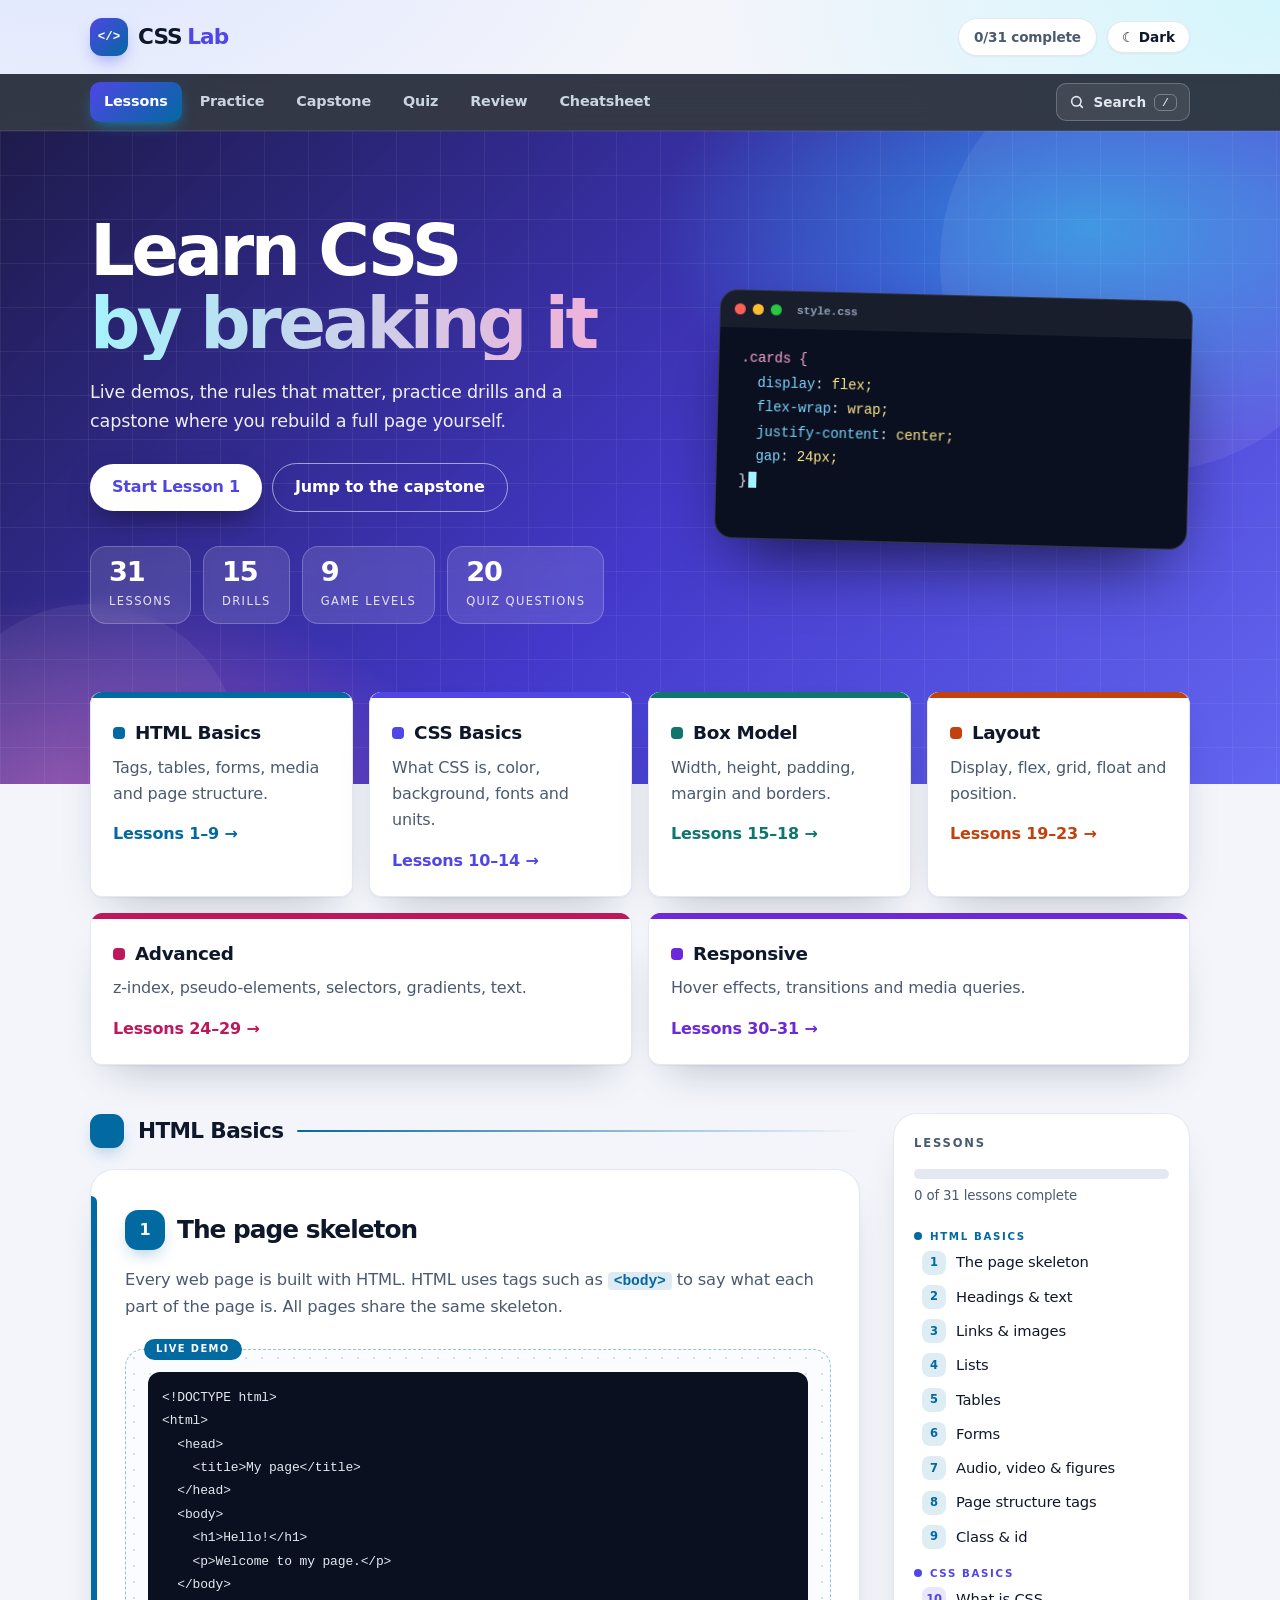
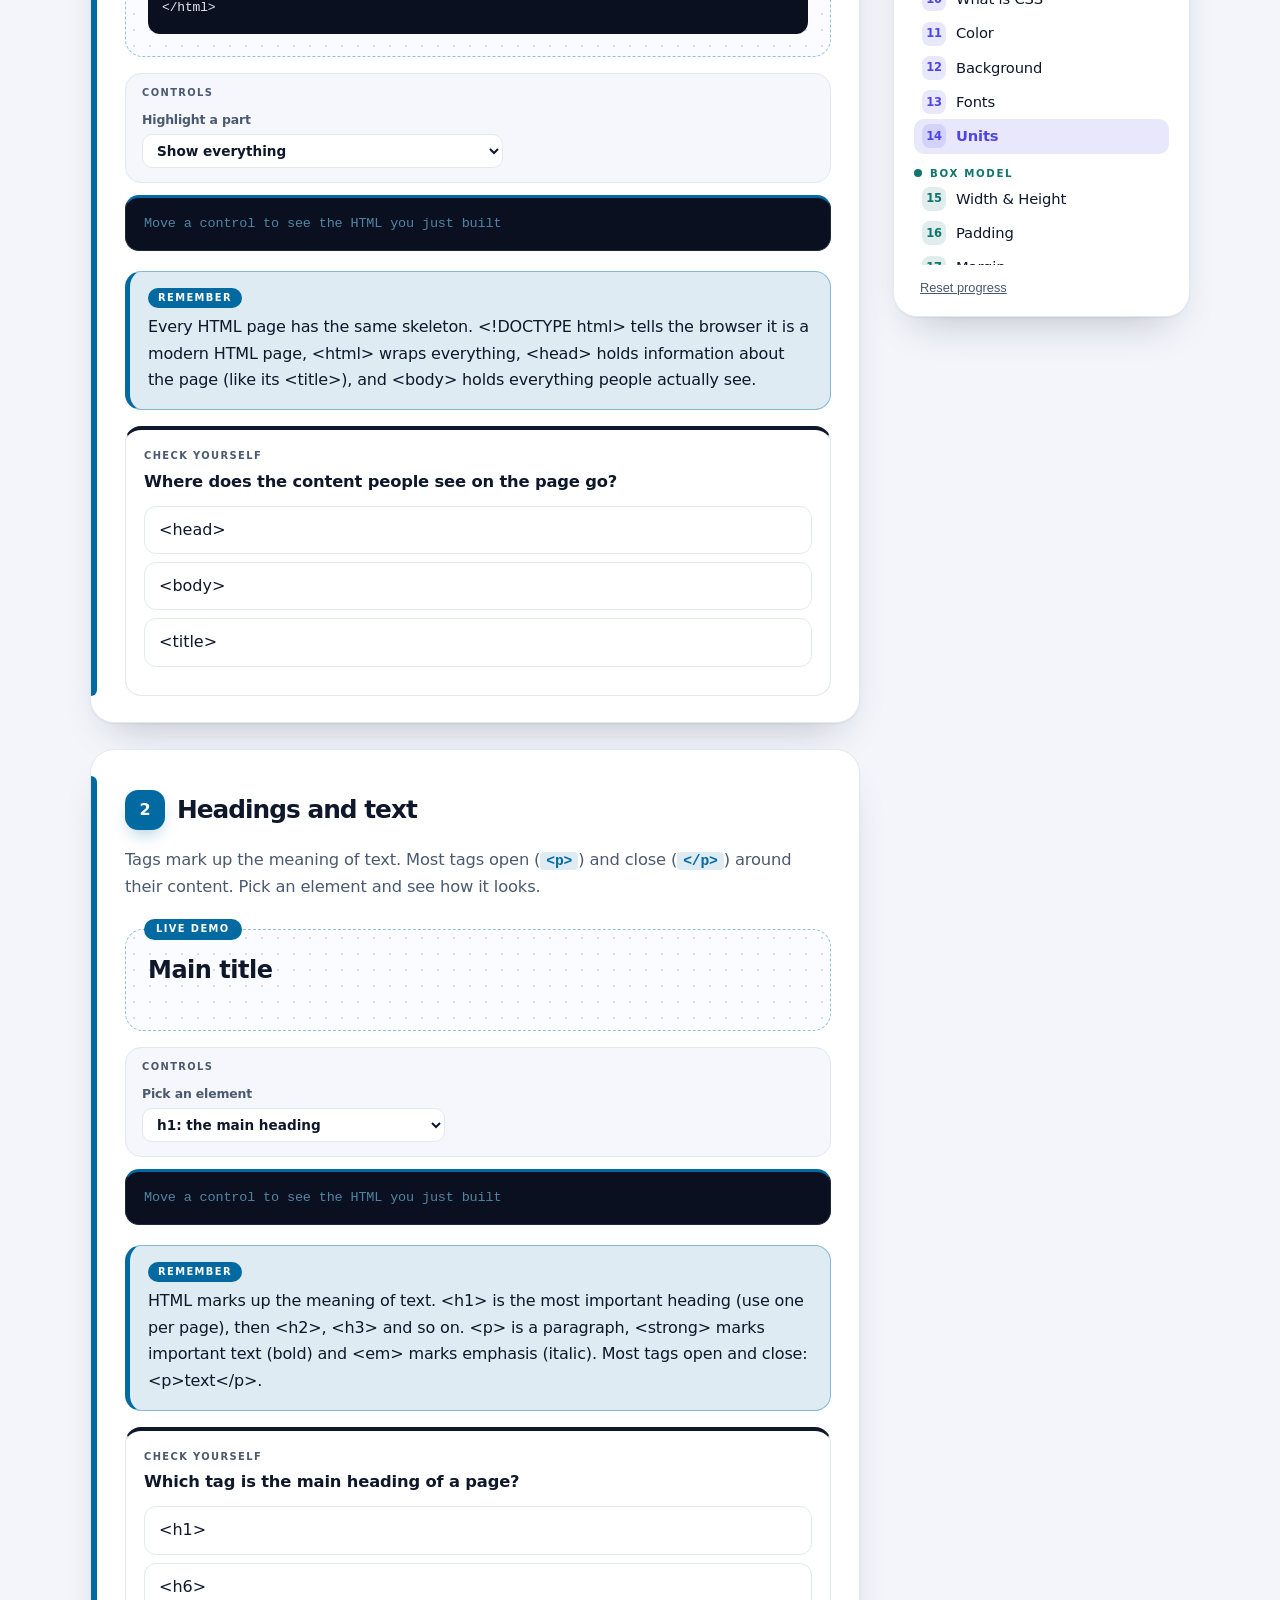
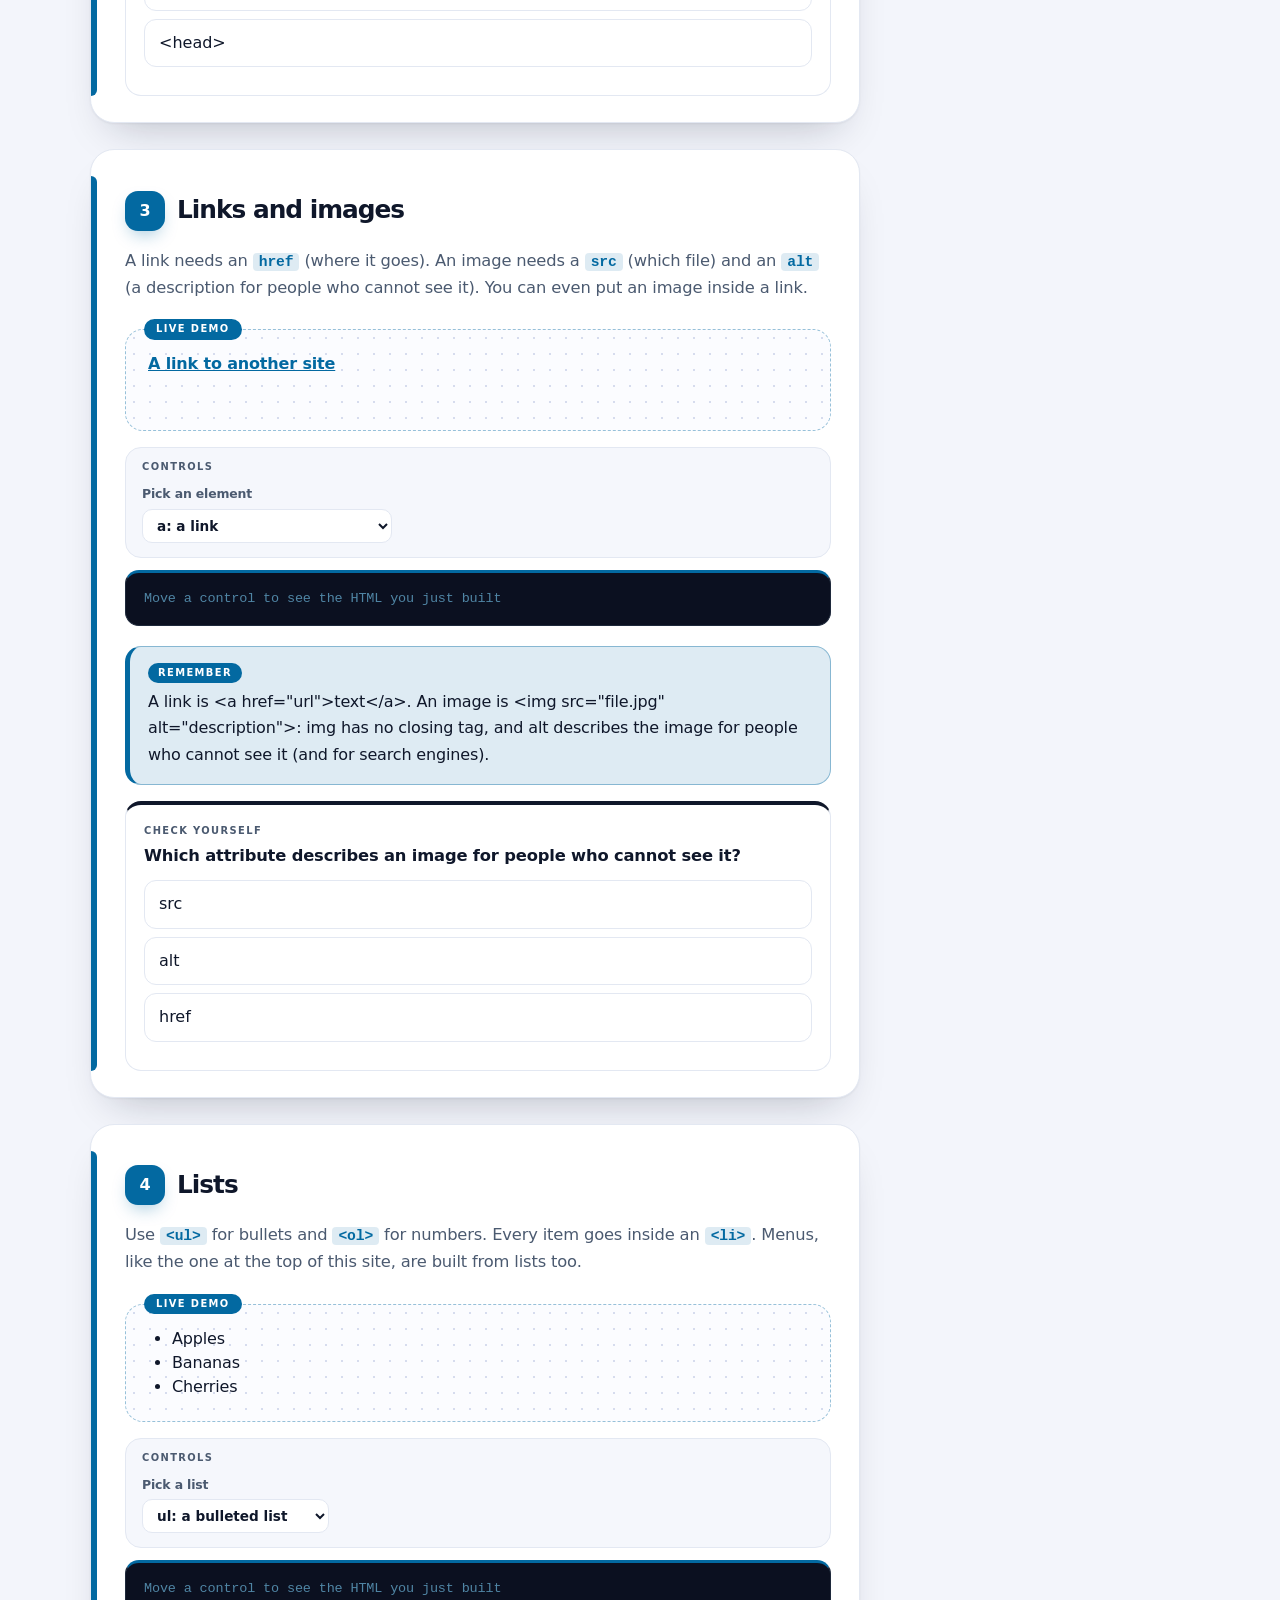
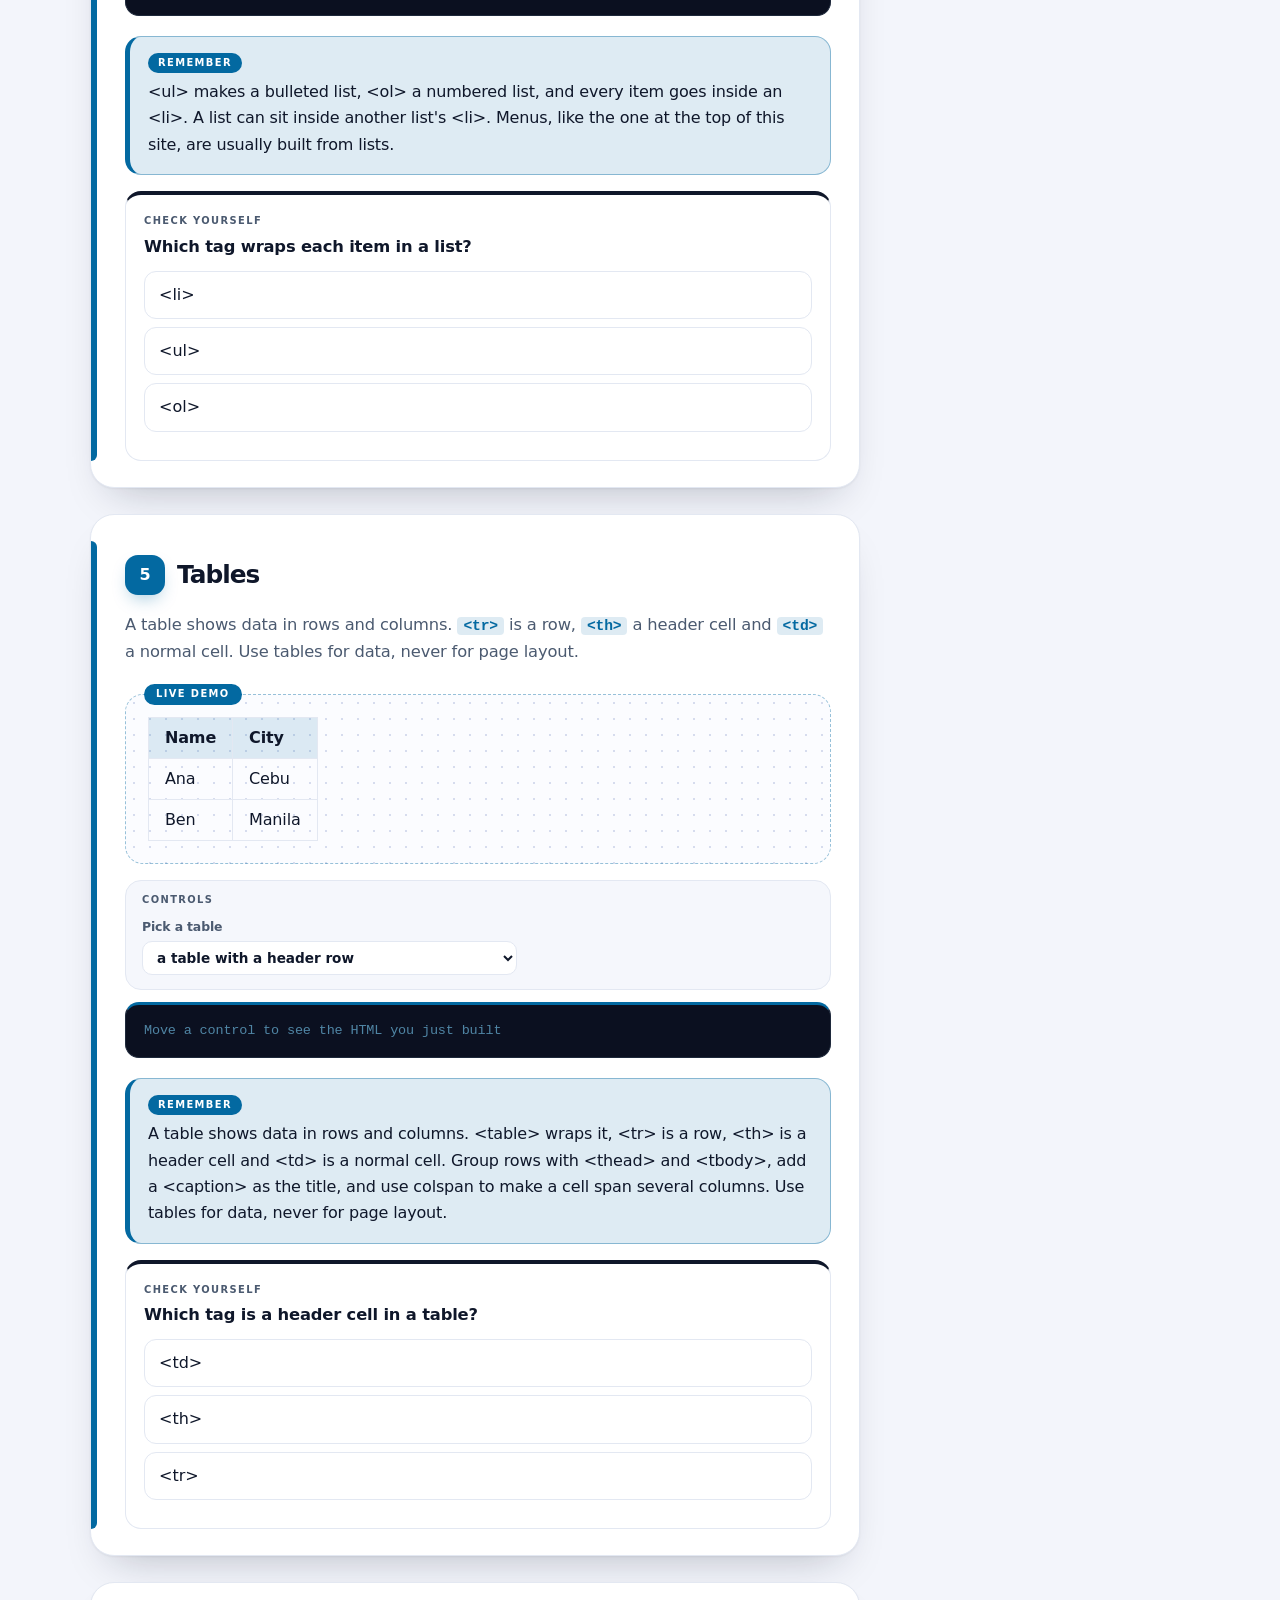
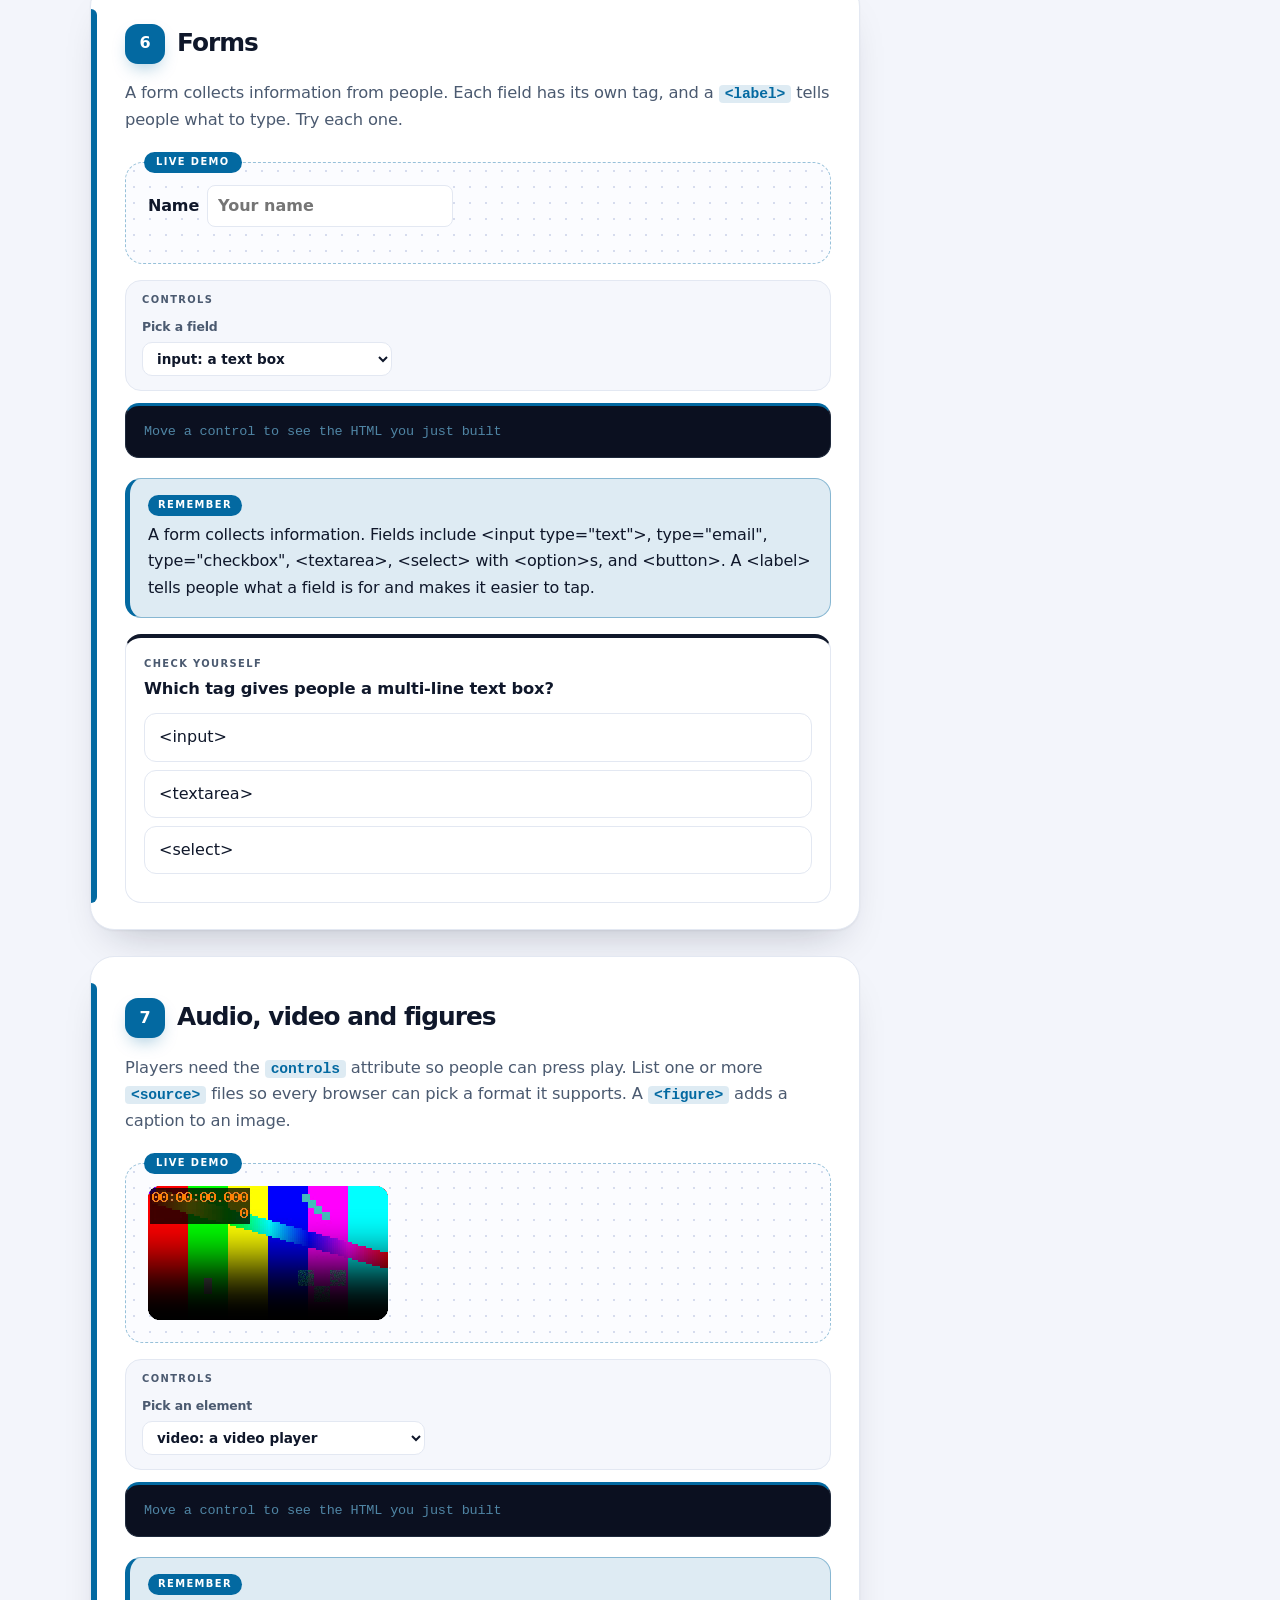
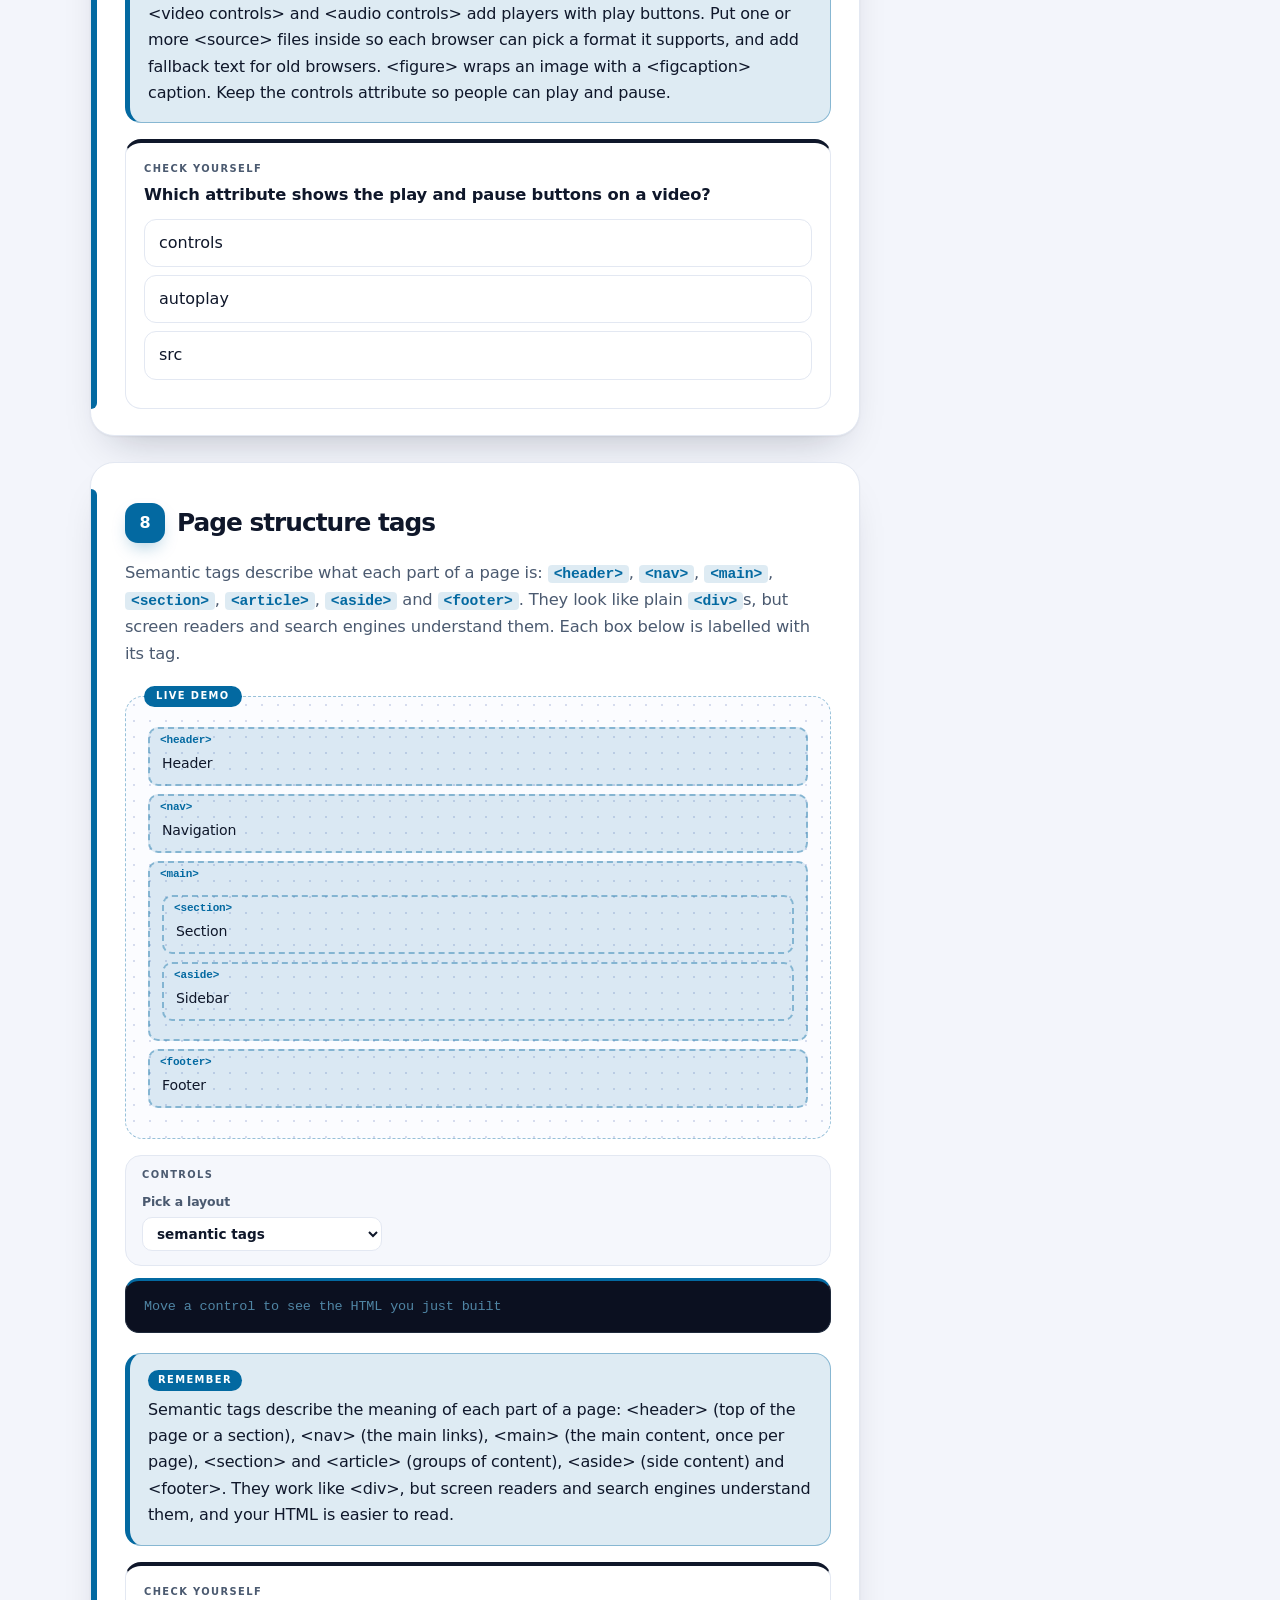
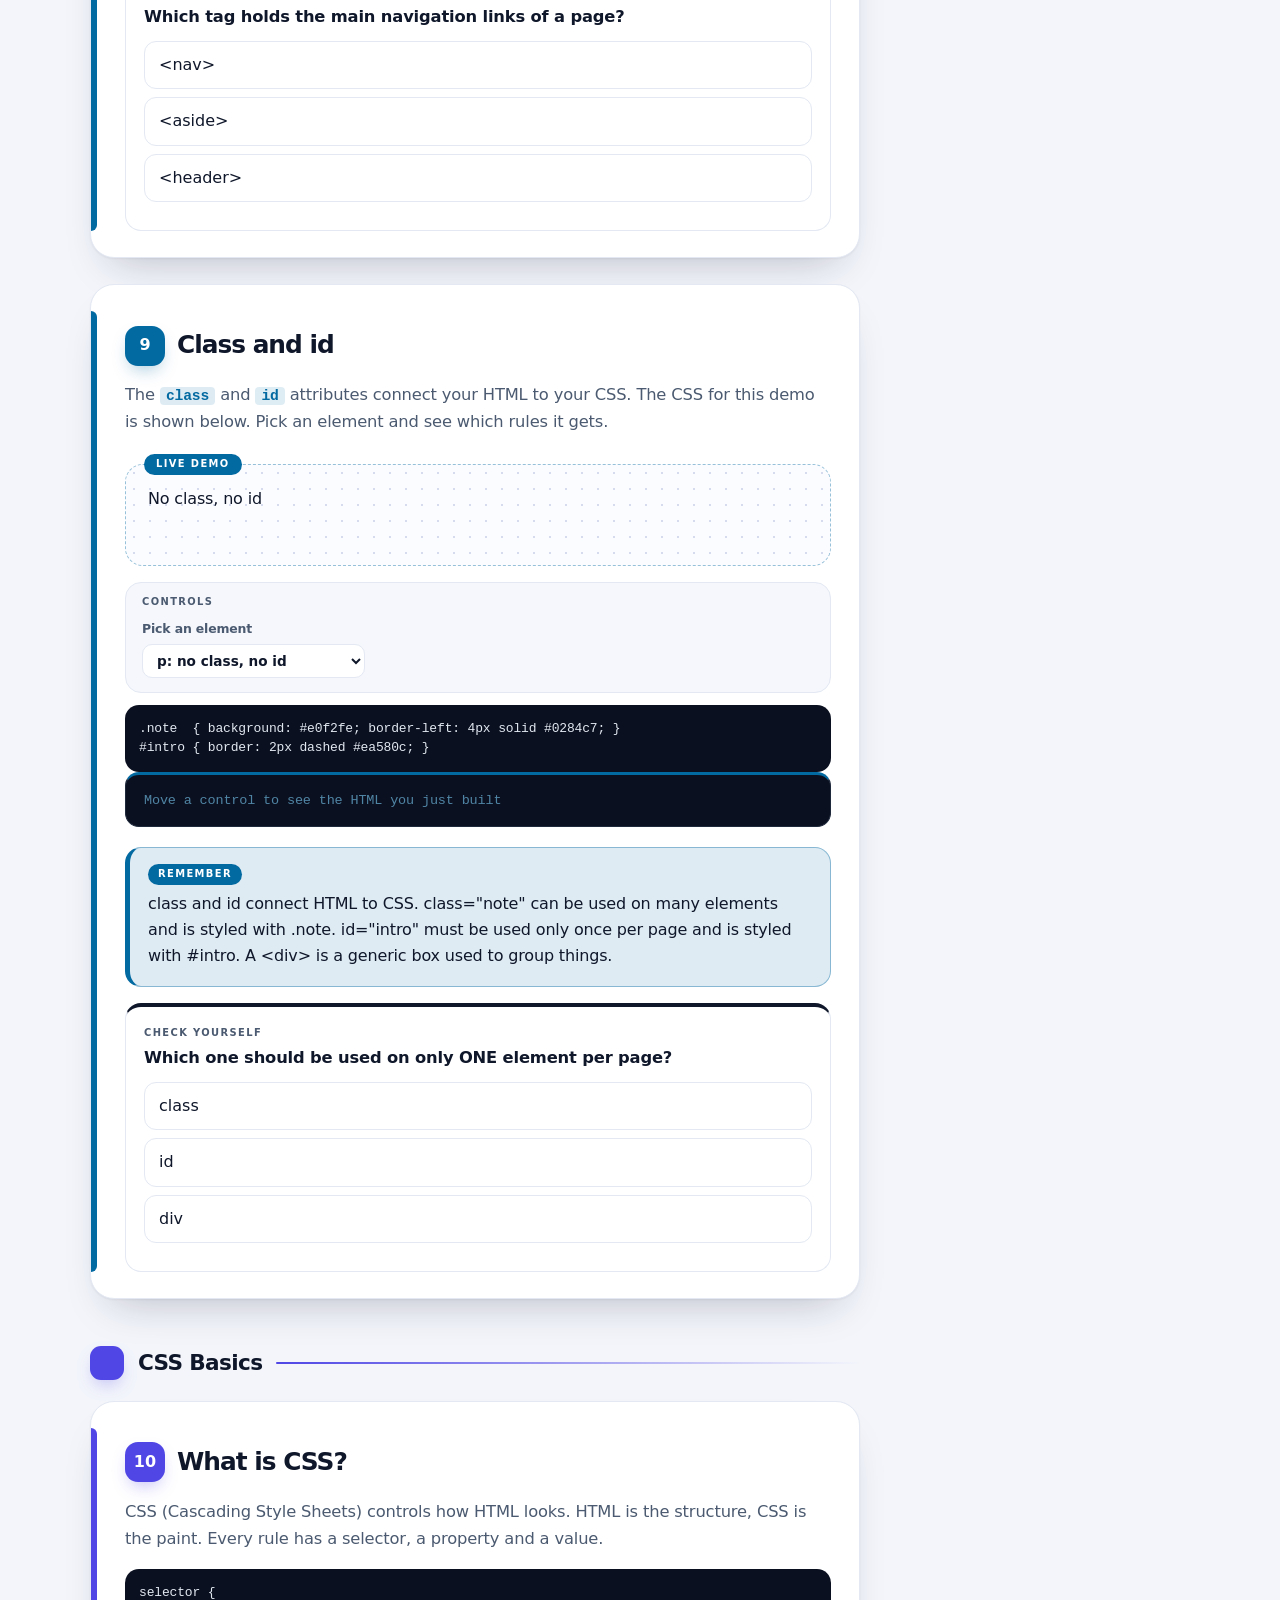
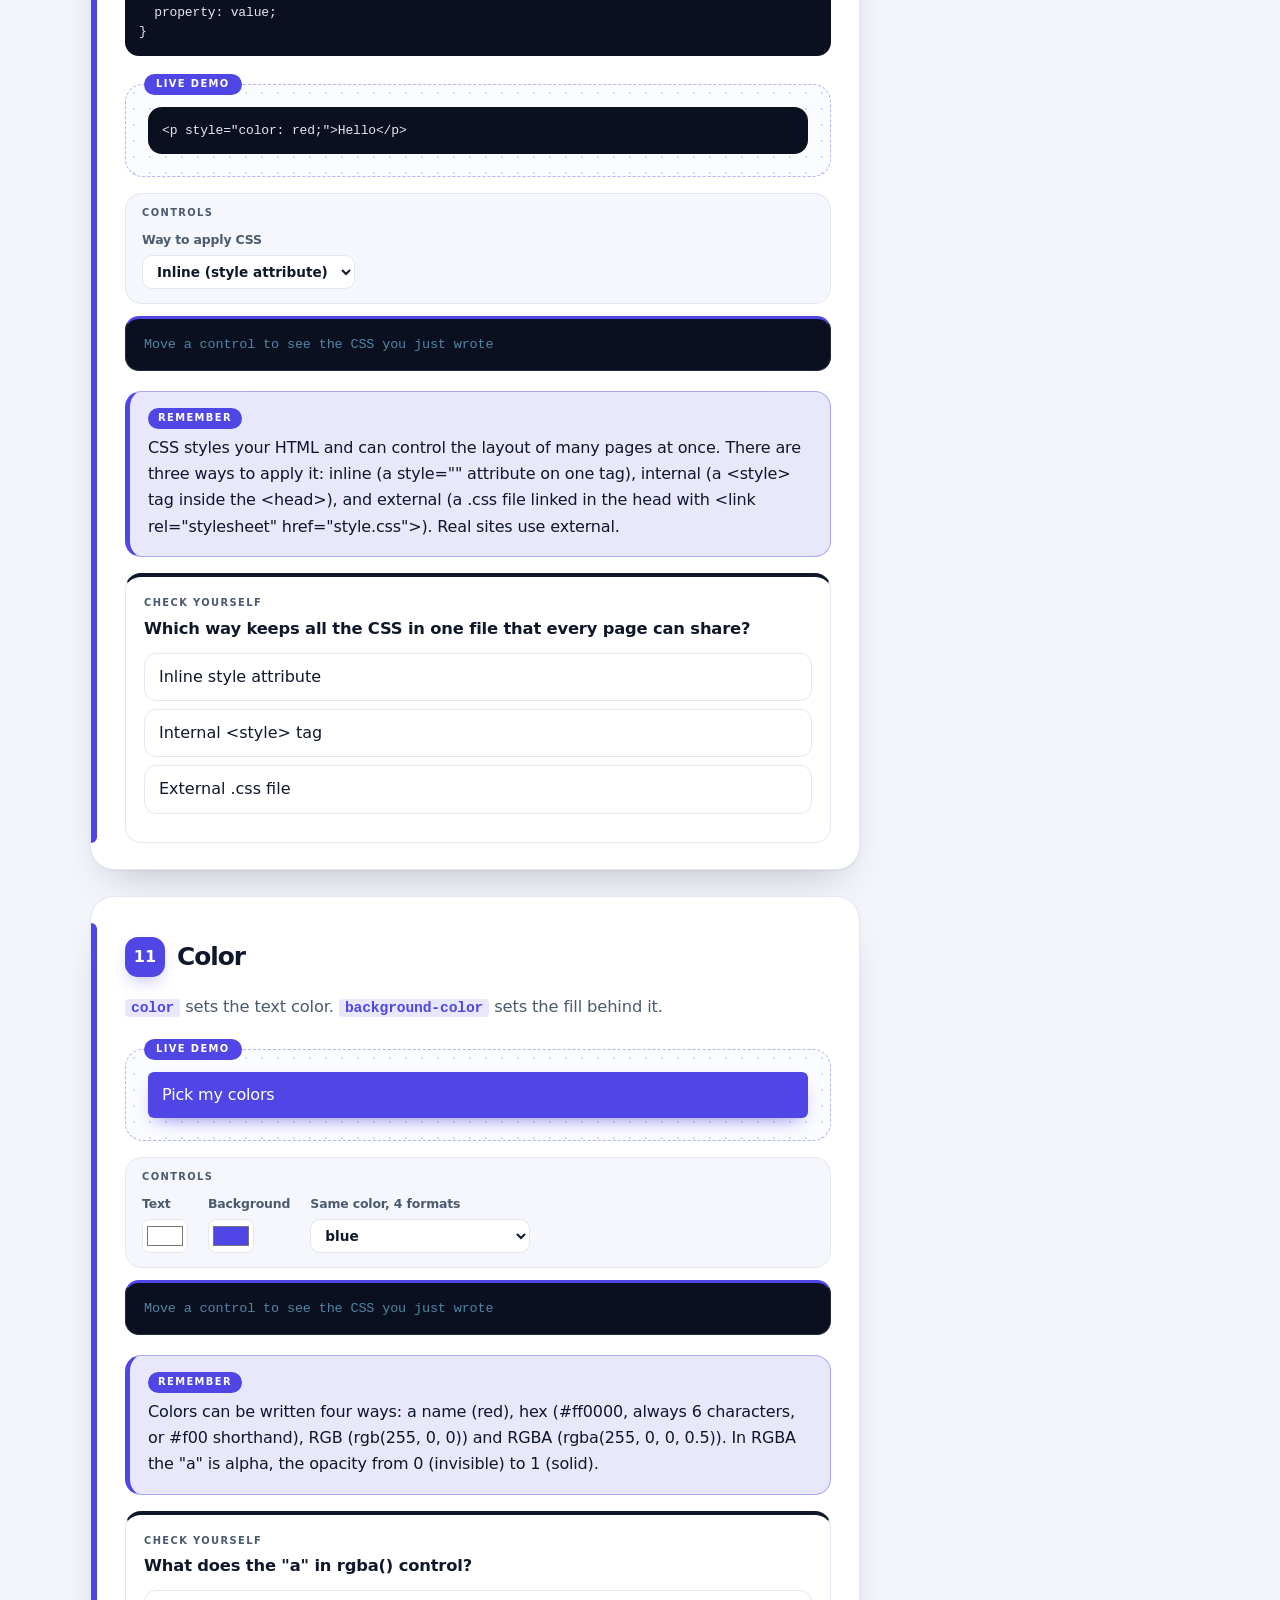
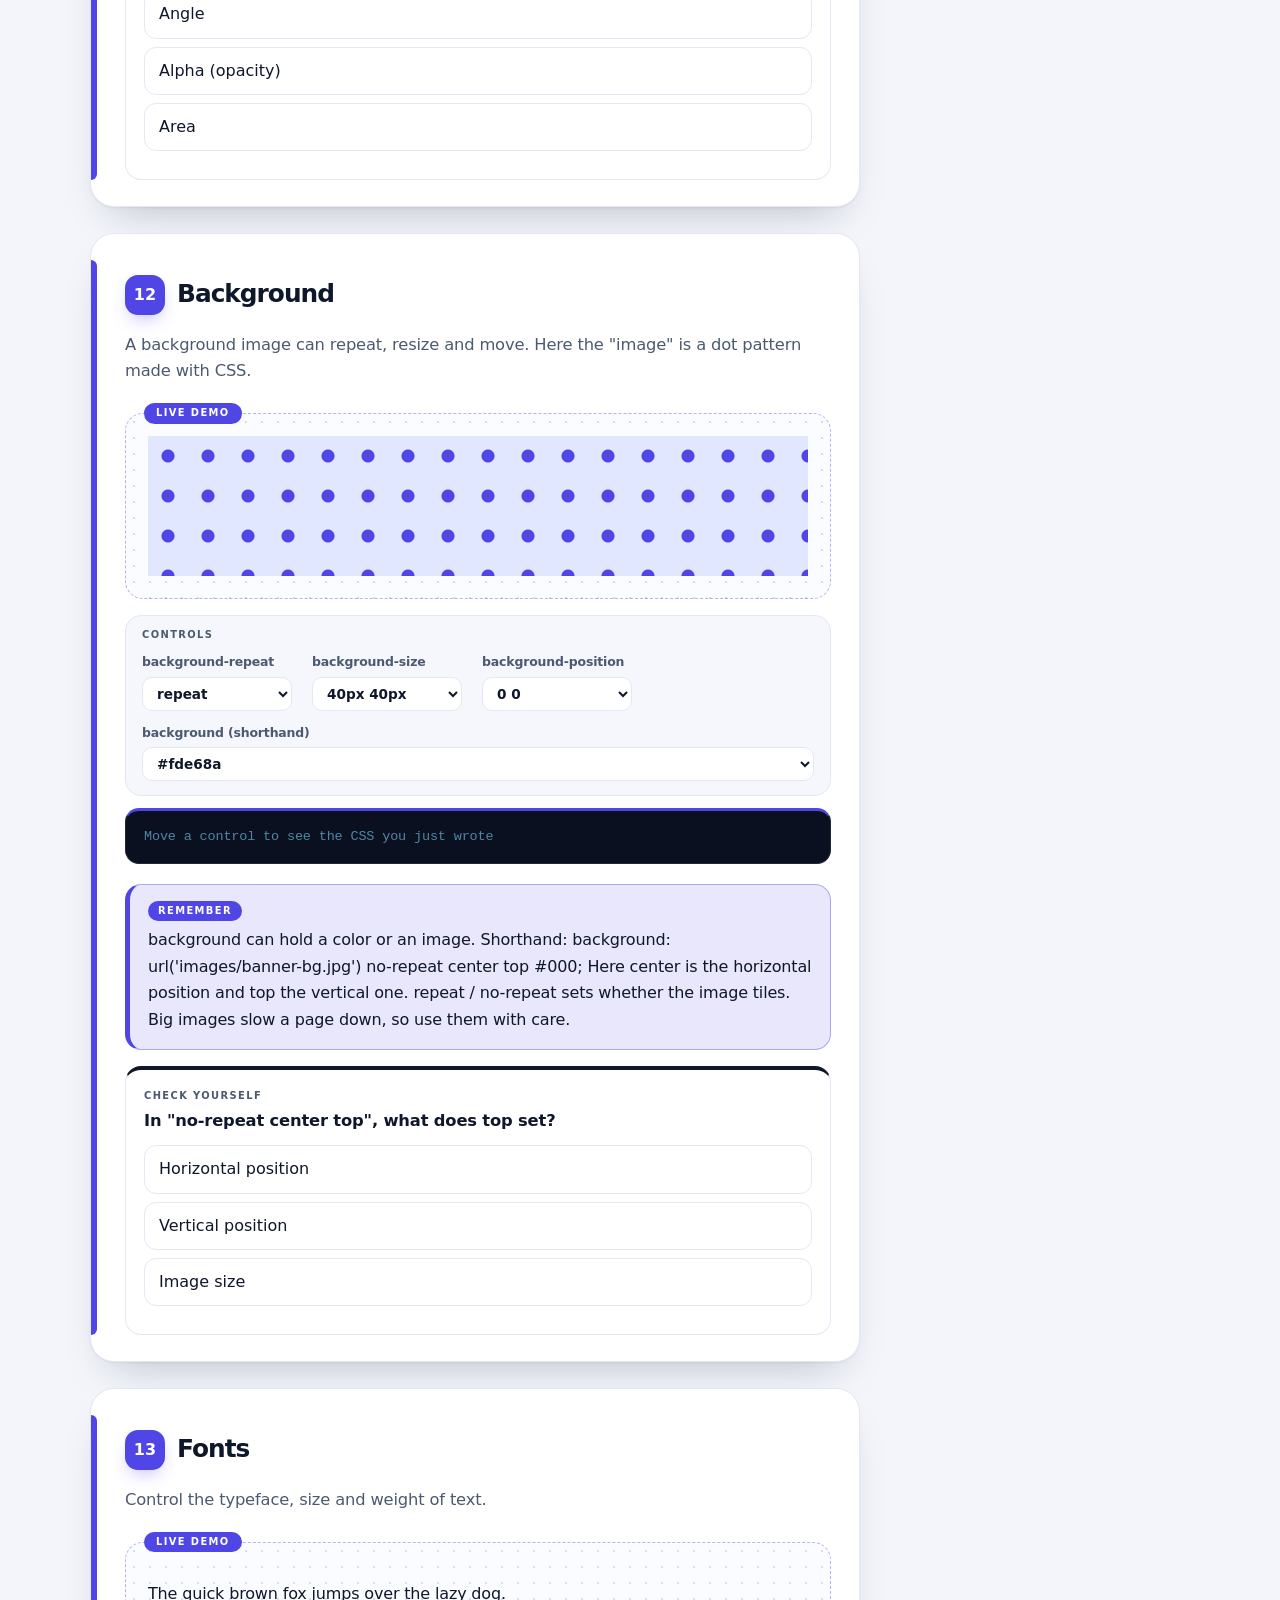
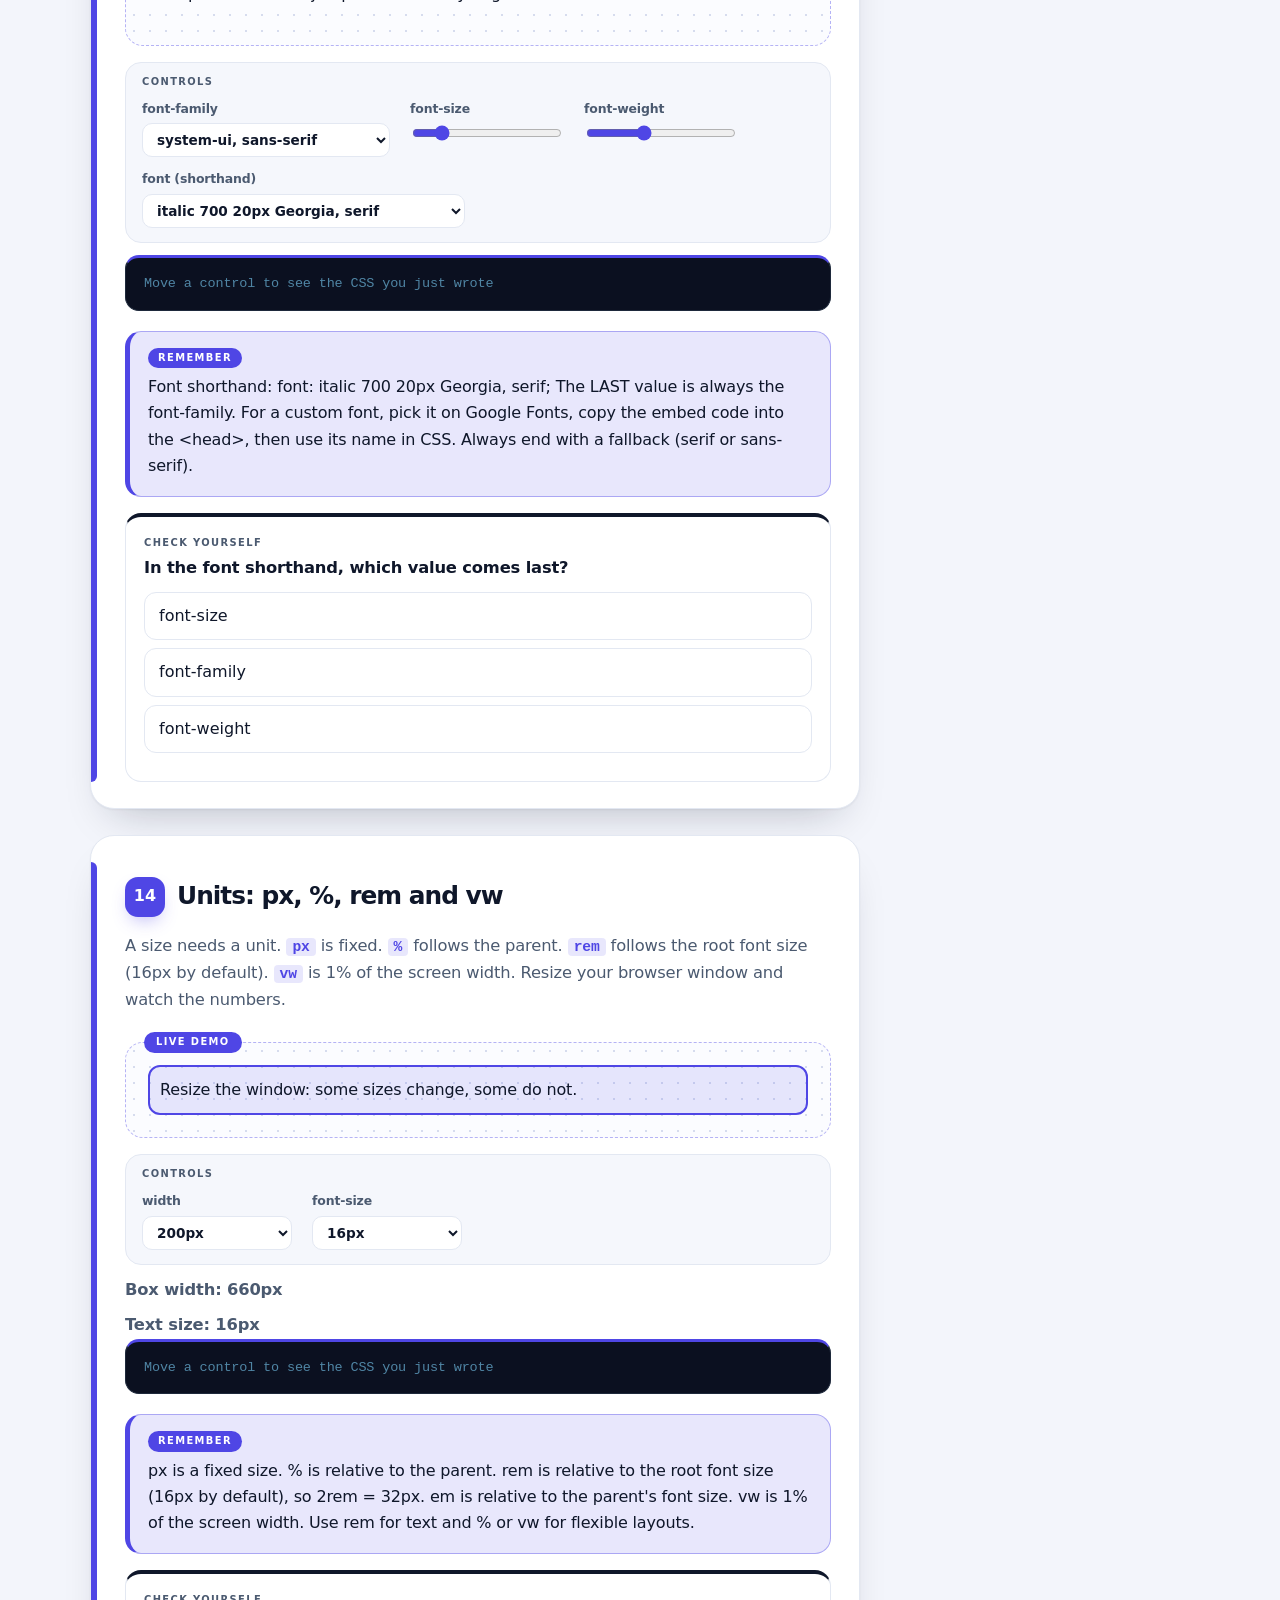
==== commit 4a951c98: "added search" ====
--- a/index.html
+++ b/index.html
@@ -91,7 +91,7 @@
         <section class="lesson" id="l19">
           <h3>2. Headings and text</h3>
           <p>Tags mark up the meaning of text. Most tags open (<code>&lt;p&gt;</code>) and close (<code>&lt;/p&gt;</code>) around their content. Pick an element and see how it looks.</p>
-          <div class="stage"><div class="htmldemo target"><h1>Main title</h1></div></div>
+          <div class="stage"><div class="htmldemo target" inert><h1>Main title</h1></div></div>
           <div class="controls">
             <label>Pick an element
               <select data-html data-target=".htmldemo">
@@ -188,7 +188,7 @@
         <section class="lesson" id="l31">
           <h3>8. Page structure tags</h3>
           <p>Semantic tags describe what each part of a page is: <code>&lt;header&gt;</code>, <code>&lt;nav&gt;</code>, <code>&lt;main&gt;</code>, <code>&lt;section&gt;</code>, <code>&lt;article&gt;</code>, <code>&lt;aside&gt;</code> and <code>&lt;footer&gt;</code>. They look like plain <code>&lt;div&gt;</code>s, but screen readers and search engines understand them. Each box below is labelled with its tag.</p>
-          <div class="stage"><div class="htmldemo target"><header>Header</header><nav>Navigation</nav><main><section>Section</section><aside>Sidebar</aside></main><footer>Footer</footer></div></div>
+          <div class="stage"><div class="htmldemo target" inert><header>Header</header><nav>Navigation</nav><main><section>Section</section><aside>Sidebar</aside></main><footer>Footer</footer></div></div>
           <div class="controls">
             <label>Pick a layout
               <select data-html data-target=".htmldemo">
@@ -621,5 +621,6 @@
 </div><!-- End Protect Me -->
 <script src="script.js"></script>
 <script src="project.js"></script>
+<script src="search.js"></script>
 </body>
 </html>
